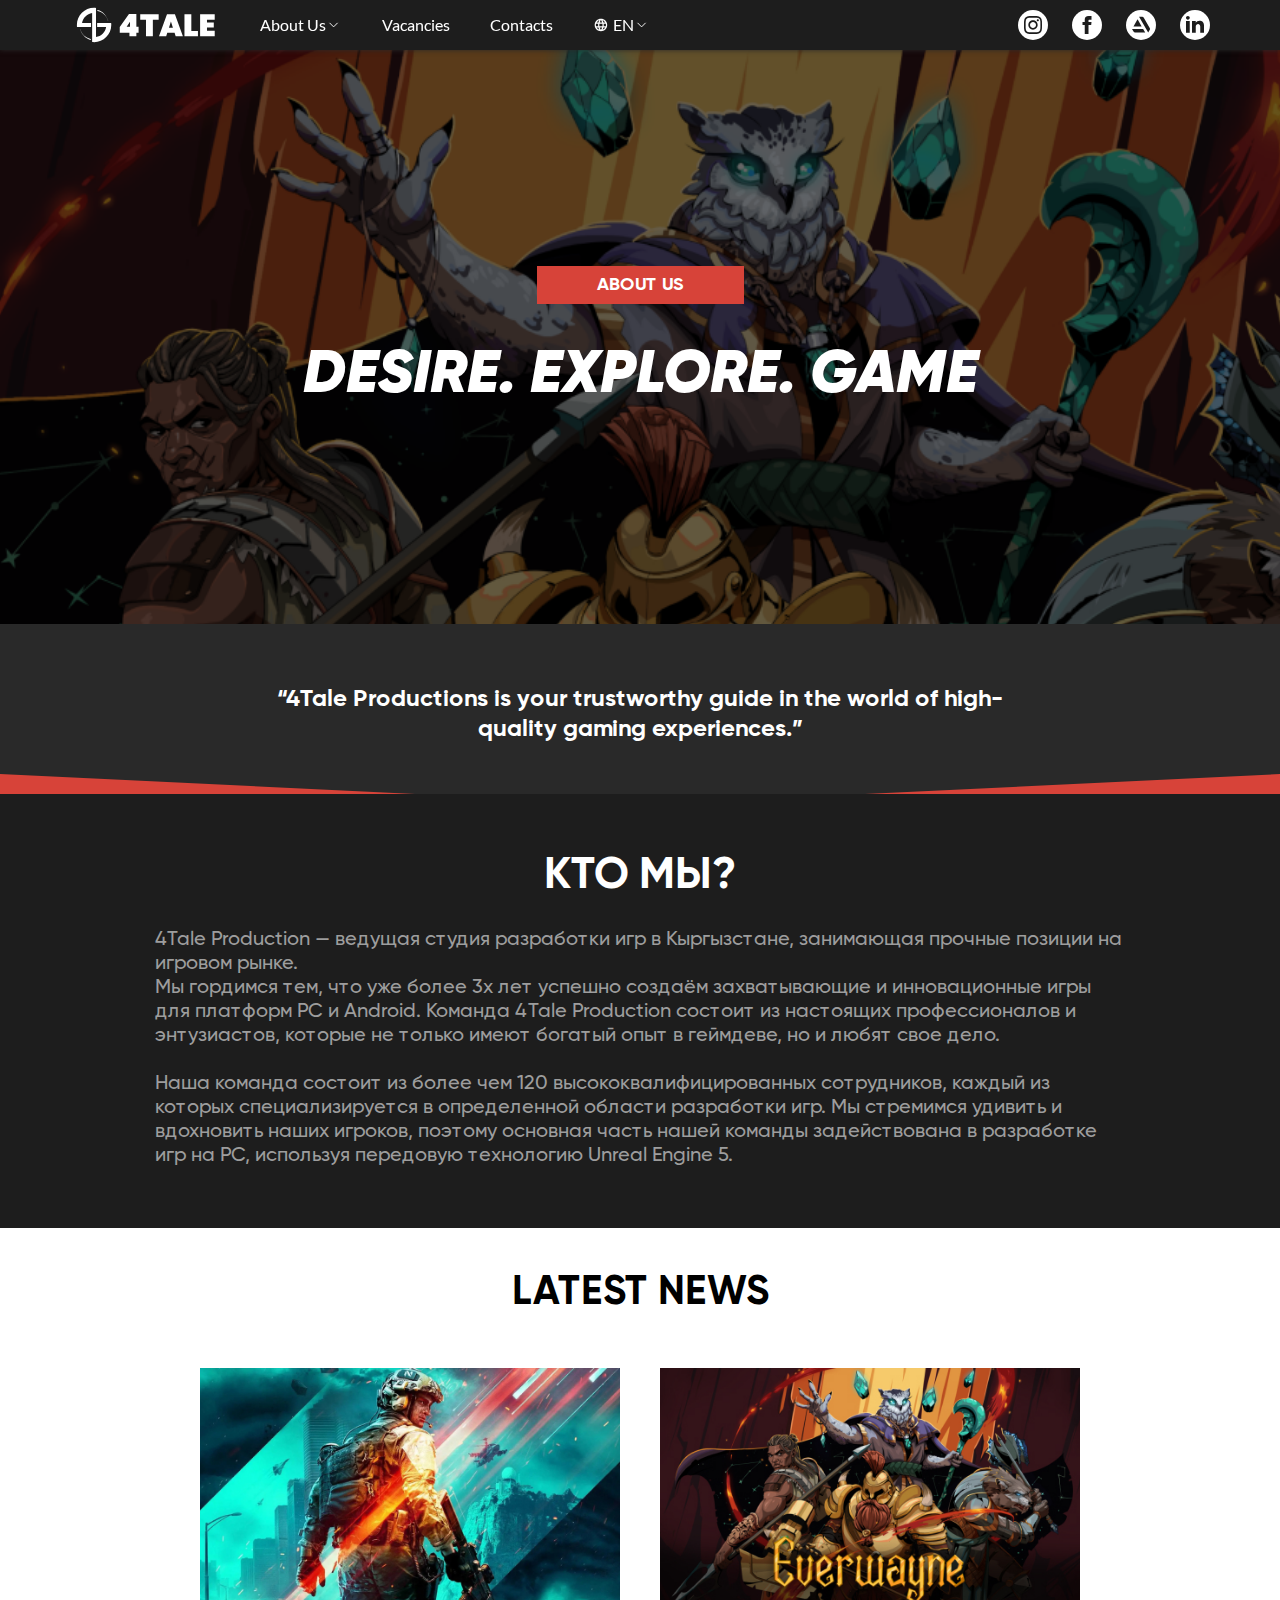
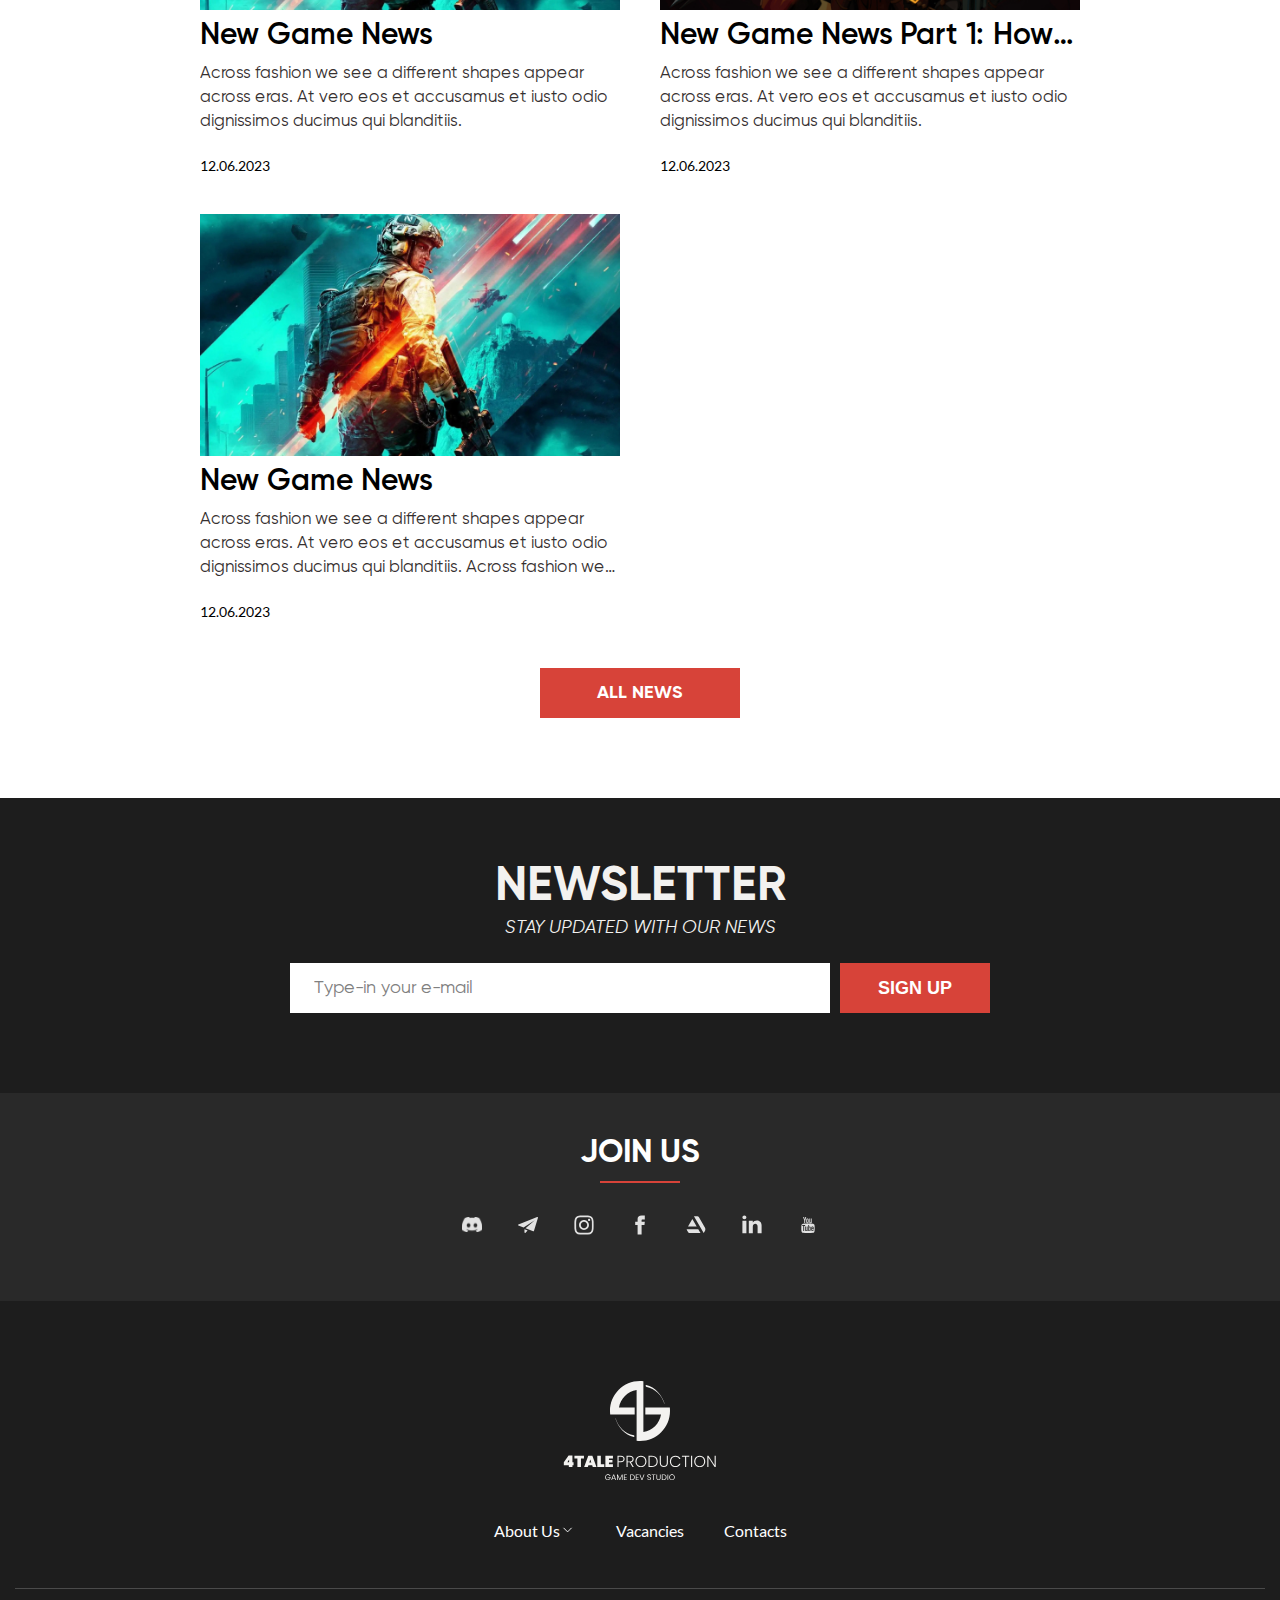
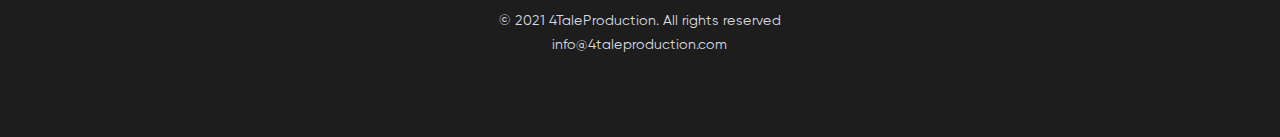
==== about.html @ f0dc91db "pages 3" ====
<!doctype html>
<html lang="en">
<head>
  <meta charset="UTF-8">
  <meta name="viewport"
        content="width=device-width, user-scalable=no, initial-scale=1.0, maximum-scale=1.0, minimum-scale=1.0">
  <meta http-equiv="X-UA-Compatible" content="ie=edge">
  <title>4Tale Production</title>
  <link rel="stylesheet" href="css/style.css">
  <link rel="stylesheet" href="css/media.css">
  <link rel="stylesheet" href="https://cdn.jsdelivr.net/npm/swiper@9/swiper-bundle.min.css"/>
</head>
<body>
<header class="header">
  <div class="header-container container">
    <div class="header-left">
      <a href="#" class="header-logo">
        <img src="media/brand/logo.svg" alt="Logo">
      </a>
      <nav class="header-menu header-menu--desktop">
        <div class="header-menu__item menu-item--dropdown">
          <p class="menu-item--toggle">
            About Us
            <svg width="17" height="16" viewBox="0 0 17 16" stroke="white" xmlns="http://www.w3.org/2000/svg">
              <path d="M4.05273 6L8.05273 10L12.0527 6" stroke-linecap="round" stroke-linejoin="round" fill="none"/>
            </svg>
          </p>
          <div class="menu-item--panel">
            <a href="#" class="menu-item--panel-item">About Us</a>
            <a href="#" class="menu-item--panel-item">Our Culture</a>
            <a href="#" class="menu-item--panel-item">Social Impact</a>
          </div>
        </div>
        <a href="#" class="header-menu__item">Vacancies</a>
        <a href="#" class="header-menu__item">Contacts</a>
        <div class="header-menu__item menu-item--dropdown menu-item--dropdown-lang">
          <p class="menu-item--toggle">
            <svg width="17" height="16" viewBox="0 0 17 16" fill="white" xmlns="http://www.w3.org/2000/svg">
              <path d="M8.42057 14.6663C7.50946 14.6663 6.64835 14.4912 5.83724 14.141C5.02613 13.7908 4.31768 13.313 3.71191 12.7077C3.10657 12.1023 2.6288 11.3941 2.27857 10.583C1.92835 9.7719 1.75346 8.91079 1.75391 7.99967C1.75391 7.07745 1.92902 6.21345 2.27924 5.40767C2.62946 4.6019 3.10724 3.89656 3.71257 3.29167C4.31791 2.6859 5.02591 2.20812 5.83657 1.85834C6.64724 1.50856 7.50857 1.33345 8.42057 1.33301C9.3428 1.33301 10.2068 1.50812 11.0126 1.85834C11.8184 2.20856 12.5237 2.68634 13.1286 3.29167C13.7344 3.89701 14.2121 4.60256 14.5619 5.40834C14.9117 6.21412 15.0868 7.0779 15.0872 7.99967C15.0872 8.91079 14.9121 9.7719 14.5619 10.583C14.2117 11.3941 13.7339 12.1026 13.1286 12.7083C12.5232 13.3137 11.8177 13.7915 11.0119 14.1417C10.2061 14.4919 9.34235 14.6668 8.42057 14.6663ZM8.42057 13.2997C8.70946 12.8997 8.95946 12.483 9.17057 12.0497C9.38168 11.6163 9.55391 11.1552 9.68724 10.6663H7.15391C7.28724 11.1552 7.45946 11.6163 7.67057 12.0497C7.88168 12.483 8.13168 12.8997 8.42057 13.2997ZM6.68724 13.033C6.48724 12.6663 6.31213 12.2857 6.16191 11.891C6.01169 11.4963 5.8868 11.0881 5.78724 10.6663H3.82057C4.1428 11.2219 4.54569 11.7052 5.02924 12.1163C5.5128 12.5275 6.06546 12.833 6.68724 13.033ZM10.1539 13.033C10.7761 12.833 11.329 12.5275 11.8126 12.1163C12.2961 11.7052 12.6988 11.2219 13.0206 10.6663H11.0539C10.9539 11.0886 10.829 11.497 10.6792 11.8917C10.5295 12.2863 10.3544 12.6668 10.1539 13.033ZM3.25391 9.33301H5.52057C5.48724 9.11079 5.46213 8.89123 5.44524 8.67434C5.42835 8.45745 5.42013 8.23256 5.42057 7.99967C5.42057 7.76634 5.42902 7.54145 5.44591 7.32501C5.4628 7.10856 5.48769 6.88901 5.52057 6.66634H3.25391C3.19835 6.88856 3.15657 7.10812 3.12857 7.32501C3.10057 7.5419 3.0868 7.76679 3.08724 7.99967C3.08724 8.23301 3.10124 8.4579 3.12924 8.67434C3.15724 8.89079 3.1988 9.11034 3.25391 9.33301ZM6.85391 9.33301H9.98724C10.0206 9.11079 10.0457 8.89123 10.0626 8.67434C10.0795 8.45745 10.0877 8.23256 10.0872 7.99967C10.0872 7.76634 10.0788 7.54145 10.0619 7.32501C10.045 7.10856 10.0201 6.88901 9.98724 6.66634H6.85391C6.82057 6.88856 6.79546 7.10812 6.77857 7.32501C6.76168 7.5419 6.75346 7.76679 6.75391 7.99967C6.75391 8.23301 6.76235 8.4579 6.77924 8.67434C6.79613 8.89079 6.82102 9.11034 6.85391 9.33301ZM11.3206 9.33301H13.5872C13.6428 9.11079 13.6846 8.89123 13.7126 8.67434C13.7406 8.45745 13.7544 8.23256 13.7539 7.99967C13.7539 7.76634 13.7399 7.54145 13.7119 7.32501C13.6839 7.10856 13.6424 6.88901 13.5872 6.66634H11.3206C11.3539 6.88856 11.379 7.10812 11.3959 7.32501C11.4128 7.5419 11.421 7.76679 11.4206 7.99967C11.4206 8.23301 11.4121 8.4579 11.3952 8.67434C11.3784 8.89079 11.3535 9.11034 11.3206 9.33301ZM11.0539 5.33301H13.0206C12.6984 4.77745 12.2957 4.29412 11.8126 3.88301C11.3295 3.4719 10.7766 3.16634 10.1539 2.96634C10.3539 3.33301 10.529 3.71367 10.6792 4.10834C10.8295 4.50301 10.9544 4.91123 11.0539 5.33301ZM7.15391 5.33301H9.68724C9.55391 4.84412 9.38168 4.38301 9.17057 3.94967C8.95946 3.51634 8.70946 3.09967 8.42057 2.69967C8.13168 3.09967 7.88168 3.51634 7.67057 3.94967C7.45946 4.38301 7.28724 4.84412 7.15391 5.33301ZM3.82057 5.33301H5.78724C5.88724 4.91079 6.01235 4.50234 6.16257 4.10767C6.3128 3.71301 6.48768 3.33256 6.68724 2.96634C6.06502 3.16634 5.51213 3.4719 5.02857 3.88301C4.54502 4.29412 4.14235 4.77745 3.82057 5.33301Z" stroke="none"/>
            </svg>
            EN
            <svg width="17" height="16" viewBox="0 0 17 16" stroke="white" xmlns="http://www.w3.org/2000/svg">
              <path d="M4.05273 6L8.05273 10L12.0527 6" stroke-linecap="round" stroke-linejoin="round" fill="none"/>
            </svg>
          </p>
          <div class="menu-item--panel">
            <a href="#" class="menu-item--panel-item">RU</a>
          </div>
        </div>
      </nav>
    </div>
    <div class="header-socials header-socials--desktop">
      <a href="#" target="_blank" class="header-socials__item">
        <img src="media/icons/icon-instagram.svg" alt="Instagram">
      </a>
      <a href="#" target="_blank" class="header-socials__item">
        <img src="media/icons/icon-facebook.svg" alt="Facebook">
      </a>
      <a href="#" target="_blank" class="header-socials__item">
        <img src="media/icons/icon-artstation.svg" alt="ArtStation">
      </a>
      <a href="#" target="_blank" class="header-socials__item">
        <img src="media/icons/icon-linkedin.svg" alt="Linkedin">
      </a>
    </div>
    <div class="header__burger"><span></span></div>
    <div class="header__wrapper-burger">
      <nav class="header-menu">
        <a href="#" class="header-menu__item header-burger__link">
          Home
          <svg width="13" height="24" viewBox="0 0 13 24" fill="none" xmlns="http://www.w3.org/2000/svg">
            <path d="M1 1L12 12L1 23" stroke="white"></path>
          </svg>
        </a>
        <a href="#" class="header-menu__item header-burger__link">
          About Us
          <svg width="13" height="24" viewBox="0 0 13 24" fill="none" xmlns="http://www.w3.org/2000/svg">
            <path d="M1 1L12 12L1 23" stroke="white"></path>
          </svg>
        </a>
        <a href="#" class="header-menu__item header-burger__link">
          Our Culture
          <svg width="13" height="24" viewBox="0 0 13 24" fill="none" xmlns="http://www.w3.org/2000/svg">
            <path d="M1 1L12 12L1 23" stroke="white"></path>
          </svg>
        </a>
        <a href="#" class="header-menu__item header-burger__link">
          Social Impact
          <svg width="13" height="24" viewBox="0 0 13 24" fill="none" xmlns="http://www.w3.org/2000/svg">
            <path d="M1 1L12 12L1 23" stroke="white"></path>
          </svg>
        </a>
        <!--                <div class="header-menu__item menu-item&#45;&#45;dropdown">-->
        <!--                    <p class="menu-item&#45;&#45;toggle">-->
        <!--                        About Us-->
        <!--                        <svg width="17" height="16" viewBox="0 0 17 16" stroke="white" xmlns="http://www.w3.org/2000/svg">-->
        <!--                            <path d="M4.05273 6L8.05273 10L12.0527 6" stroke-linecap="round" stroke-linejoin="round" fill="none"/>-->
        <!--                        </svg>-->
        <!--                    </p>-->
        <!--                    <div class="menu-item&#45;&#45;panel">-->
        <!--                        <a href="#" class="menu-item&#45;&#45;panel-item">About Us</a>-->
        <!--                        <a href="#" class="menu-item&#45;&#45;panel-item">Our Culture</a>-->
        <!--                        <a href="#" class="menu-item&#45;&#45;panel-item">Social Impact</a>-->
        <!--                    </div>-->
        <!--                </div>-->
        <a href="#" class="header-menu__item header-burger__link">
          Vacancies
          <svg width="13" height="24" viewBox="0 0 13 24" fill="none" xmlns="http://www.w3.org/2000/svg">
            <path d="M1 1L12 12L1 23" stroke="white"></path>
          </svg>
        </a>
        <a href="#" class="header-menu__item header-burger__link">
          Contacts
          <svg width="13" height="24" viewBox="0 0 13 24" fill="none" xmlns="http://www.w3.org/2000/svg">
            <path d="M1 1L12 12L1 23" stroke="white"></path>
          </svg>
        </a>
      </nav>
      <div class="header__wrapper-burger__footer">
        <div class="header__wrapper-burger__language">
          <p>Language</p>
          <!--                    <div class="header__language header__language-mobile">-->
          <!--                        RU-->
          <!--                        <div class="header__language-choose">-->
          <!--                            <a href="#" data-request="onSwitchLocale" data-request-data="locale: 'en'">EN</a>-->
          <!--                        </div>-->
          <!--                        <svg width="24" height="13" viewBox="0 0 24 13" fill="none" xmlns="http://www.w3.org/2000/svg">-->
          <!--                            <path d="M23 1L12 12L1 1" stroke="white"></path>-->
          <!--                        </svg>-->
          <!--                    </div>-->
        </div>
        <img src="media/brand/logo.svg" alt="logo-image">
        <div class="header-socials">
          <a href="#" target="_blank" class="header-socials__item">
            <img src="media/icons/icon-instagram.svg" alt="Instagram">
          </a>
          <a href="#" target="_blank" class="header-socials__item">
            <img src="media/icons/icon-facebook.svg" alt="Facebook">
          </a>
          <a href="#" target="_blank" class="header-socials__item">
            <img src="media/icons/icon-artstation.svg" alt="ArtStation">
          </a>
          <a href="#" target="_blank" class="header-socials__item">
            <img src="media/icons/icon-linkedin.svg" alt="Linkedin">
          </a>
        </div>
        <a class="header__wrapper-burger__footer-mail" href="mailto:info@4taleproduction.com">info@4taleproduction.com</a>
        <p class="header__wrapper-burger__footer-rights">© 2021 4TaleProduction. Все права защищены</p>
      </div>
    </div>
  </div>
</header>

<section class="page-hero" style="background-image: url('media/test/page-hero1.png')">
  <div class="page-hero-container container">
    <h1 class="page-hero__banner">About us</h1>
    <h2 class="page-hero__title">Desire. Explore. Game</h2>
  </div>
</section>
<section class="page-quote">
  <div class="page-quote-container container">
    <p class="page-quote__text">“4Tale Productions is your trustworthy guide in the world of high-quality gaming experiences.”</p>
  </div>
  <img src="media/icons/page-quote-bg.svg" alt="Bg" class="page-quote__bg">
  <img src="media/icons/page-quote-bg.svg" alt="Bg" class="page-quote__bg page-quote__bg--two">
</section>
<section class="page-info">
  <div class="page-info-container container">
    <h3 class="page-info__title">Кто мы?</h3>
    <p class="page-info__text">
      4Tale Production — ведущая студия разработки игр в Кыргызстане, занимающая прочные позиции на игровом рынке.
      <br>
      Мы гордимся тем, что уже более 3х лет успешно создаём захватывающие и инновационные игры для платформ PC и Android. Команда 4Tale Production состоит из настоящих профессионалов и энтузиастов, которые не только имеют богатый опыт в геймдеве, но и любят свое дело.
      <br><br>
      Наша команда состоит из более чем 120 высококвалифицированных сотрудников, каждый из которых специализируется в определенной области разработки игр. Мы стремимся удивить и вдохновить наших игроков, поэтому основная часть нашей команды задействована в разработке игр на PC, используя передовую технологию Unreal Engine 5.
    </p>
  </div>
</section>

<section class="news section">
  <div class="news-container container">
    <h2 class="section-title news-title">Latest news</h2>
    <div class="news-grid">
      <a href="#" class="news-card">
        <div class="news-card__image">
          <img src="media/test/warcos-preview.jpg" alt="Preview">
        </div>
        <h6 class="news-card__title">New Game News</h6>
        <p class="news-card__text">Across fashion we see a different shapes appear across eras. At vero eos et accusamus et iusto odio dignissimos ducimus qui blanditiis.</p>
        <p class="news-card__date">12.06.2023</p>
      </a>
      <a href="#" class="news-card">
        <div class="news-card__image">
          <img src="media/test/everwayne-preview.jpg" alt="Preview">
        </div>
        <h6 class="news-card__title">New Game News Part 1: How to build a game? How to find good candidates?</h6>
        <p class="news-card__text">Across fashion we see a different shapes appear across eras. At vero eos et accusamus et iusto odio dignissimos ducimus qui blanditiis.</p>
        <p class="news-card__date">12.06.2023</p>
      </a>
      <a href="#" class="news-card">
        <div class="news-card__image">
          <img src="media/test/warcos-preview.jpg" alt="Preview">
        </div>
        <h6 class="news-card__title">New Game News</h6>
        <p class="news-card__text">Across fashion we see a different shapes appear across eras. At vero eos et accusamus et iusto odio dignissimos ducimus qui blanditiis. Across fashion we see a different shapes appear across eras. At vero eos et accusamus et iusto odio dignissimos ducimus qui blanditiis.</p>
        <p class="news-card__date">12.06.2023</p>
      </a>
    </div>
    <a href="#" class="news__btn-view btn">All News</a>
  </div>
</section>
<section class="newsletter">
  <div class="newsletter-container container">
    <div class="newsletter-top">
      <h2 class="newsletter-title">Newsletter</h2>
      <h4 class="newsletter-subtitle">Stay updated with our news</h4>
    </div>
    <form action="#" class="newsletter-form">
      <input type="email" placeholder="Type-in your e-mail" required class="newsletter-form__input">
      <button type="submit" class="btn newsletter-form__btn">Sign Up</button>
    </form>
  </div>
</section>
<section class="socials">
  <div class="socials-container container">
    <h2 class="socials-title">Join Us</h2>
    <div class="socials-grid">
      <a href="#" target="_blank" class="socials-item">
        <img src="media/icons/icon-socials-discord.svg" alt="Discord">
      </a>
      <a href="#" target="_blank" class="socials-item">
        <img src="media/icons/icon-socials-tg.svg" alt="Telegram">
      </a>
      <a href="#" target="_blank" class="socials-item">
        <img src="media/icons/icon-socials-insta.svg" alt="Instagram">
      </a>
      <a href="#" target="_blank" class="socials-item">
        <img src="media/icons/icon-socials-fb.svg" alt="Facebook">
      </a>
      <a href="#" target="_blank" class="socials-item">
        <img src="media/icons/icon-socials-art.svg" alt="ArtStation">
      </a>
      <a href="#" target="_blank" class="socials-item">
        <img src="media/icons/icon-socials-linkedin.svg" alt="Linkedin">
      </a>
      <a href="#" target="_blank" class="socials-item">
        <img src="media/icons/icon-socials-yt.svg" alt="Youtube">
      </a>
    </div>
  </div>
</section>
<footer class="footer">
  <div class="footer-container container">
    <a href="#" class="footer-logo">
      <img src="media/brand/logo-footer.svg" alt="4Tale Production">
    </a>
    <div class="footer-menu">
      <div class="footer-menu__item footer-menu__item--dropdown menu-item--dropdown">
        <p class="menu-item--toggle">
          About Us
          <svg width="17" height="16" viewBox="0 0 17 16" stroke="white" xmlns="http://www.w3.org/2000/svg">
            <path d="M4.05273 6L8.05273 10L12.0527 6" stroke-linecap="round" stroke-linejoin="round" fill="none"/>
          </svg>
        </p>
        <div class="menu-item--panel">
          <a href="#" class="menu-item--panel-item">About Us</a>
          <a href="#" class="menu-item--panel-item">Our Culture</a>
          <a href="#" class="menu-item--panel-item">Social Impact</a>
        </div>
      </div>
      <a href="#" class="footer-menu__item">Vacancies</a>
      <a href="#" class="footer-menu__item">Contacts</a>
    </div>
    <div class="footer-bottom">
      <p class="footer-bottom__text">© 2021 4TaleProduction. All rights reserved</p>
      <a href="mailto:info@4taleproduction.com" class="footer-bottom__text">info@4taleproduction.com</a>
    </div>
  </div>
</footer>

<script src="https://cdn.jsdelivr.net/npm/swiper@9/swiper-bundle.min.js"></script>
<script src="https://cdnjs.cloudflare.com/ajax/libs/jquery/2.1.3/jquery.min.js"></script>
<script src="js/script.js"></script>
</body>
</html>
---- css/style.css ----
@font-face {
    font-family: 'Lato';
    src: url('../fonts/lato/Lato-Regular.woff2') format('woff2'),
    url('../fonts/lato/Lato-Regular.woff') format('woff'),
    url('../fonts/lato/Lato-Regular.ttf') format('truetype');
    font-weight: normal;
    font-style: normal;
    font-display: swap;
}
@font-face {
    font-family: 'Gilroy';
    src: url('../fonts/gilroy/Gilroy-Light.woff2') format('woff2'),
    url('../fonts/gilroy/Gilroy-Light.woff') format('woff'),
    url('../fonts/gilroy/Gilroy-Light.ttf') format('truetype');
    font-weight: 300;
    font-style: normal;
    font-display: swap;
}
@font-face {
    font-family: 'Gilroy';
    src: url('../fonts/gilroy/Gilroy-Regular.woff2') format('woff2'),
    url('../fonts/gilroy/Gilroy-Regular.woff') format('woff'),
    url('../fonts/gilroy/Gilroy-Regular.ttf') format('truetype');
    font-weight: 400;
    font-style: normal;
    font-display: swap;
}
@font-face {
    font-family: 'Gilroy';
    src: url('../fonts/gilroy/Gilroy-RegularItalic.woff2') format('woff2'),
    url('../fonts/gilroy/Gilroy-RegularItalic.woff') format('woff'),
    url('../fonts/gilroy/Gilroy-RegularItalic.ttf') format('truetype');
    font-weight: 400;
    font-style: italic;
    font-display: swap;
}
@font-face {
    font-family: 'Gilroy';
    src: url('../fonts/gilroy/Gilroy-Medium.woff2') format('woff2'),
    url('../fonts/gilroy/Gilroy-Medium.woff') format('woff'),
    url('../fonts/gilroy/Gilroy-Medium.ttf') format('truetype');
    font-weight: 500;
    font-style: normal;
    font-display: swap;
}
@font-face {
    font-family: 'Gilroy';
    src: url('../fonts/gilroy/Gilroy-Semibold.woff2') format('woff2'),
    url('../fonts/gilroy/Gilroy-Semibold.woff') format('woff'),
    url('../fonts/gilroy/Gilroy-Semibold.ttf') format('truetype');
    font-weight: 600;
    font-style: normal;
    font-display: swap;
}
@font-face {
    font-family: 'Gilroy';
    src: url('../fonts/gilroy/Gilroy-Bold.woff2') format('woff2'),
    url('../fonts/gilroy/Gilroy-Bold.woff') format('woff'),
    url('../fonts/gilroy/Gilroy-Bold.ttf') format('truetype');
    font-weight: 700;
    font-style: normal;
    font-display: swap;
}
@font-face {
    font-family: 'Gilroy';
    src: url('../fonts/gilroy/Gilroy-ExtraBold.woff2') format('woff2'),
    url('../fonts/gilroy/Gilroy-ExtraBold.woff') format('woff'),
    url('../fonts/gilroy/Gilroy-ExtraBold.ttf') format('truetype');
    font-weight: 800;
    font-style: normal;
    font-display: swap;
}
@font-face {
    font-family: 'Gilroy';
    src: url('../fonts/gilroy/Gilroy-Black.woff2') format('woff2'),
    url('../fonts/gilroy/Gilroy-Black.woff') format('woff'),
    url('../fonts/gilroy/Gilroy-Black.ttf') format('truetype');
    font-weight: 900;
    font-style: normal;
    font-display: swap;
}
@font-face {
    font-family: 'Gilroy';
    src: url('../fonts/gilroy/Gilroy-BlackItalic.woff2') format('woff2'),
    url('../fonts/gilroy/Gilroy-BlackItalic.woff') format('woff'),
    url('../fonts/gilroy/Gilroy-BlackItalic.ttf') format('truetype');
    font-weight: 900;
    font-style: italic;
    font-display: swap;
}

* {
    margin: 0;
    padding: 0;
    box-sizing: border-box;
}
body {
    font-family: "Gilroy", sans-serif;
    background: #1D1D1D;
}
html {
    --second-font: "Lato", sans-serif;
    --color-gold: #FFA800;
    --color-red: #D74339;
    --color-red-darker: #AA2B22;
    --color-dark-grey: #363030;
}

::-webkit-scrollbar {
    width: 10px;
}
::-webkit-scrollbar-thumb {
    background: var(--color-gold);
    border-radius: 15px;
}
input {
    font-family: inherit;
}
input::-webkit-outer-spin-button,
input::-webkit-inner-spin-button {
    -webkit-appearance: none;
    margin: 0;
}
input[type=number] {
    -moz-appearance: textfield;
}

a {
    text-decoration: none;
    transition: color .3s;
}
a:hover {
    color: var(--color-gold) !important;
    text-decoration: none;
}
pre {
    color: inherit;
    font-family: inherit;
    white-space: normal;
    font-size: inherit;
}

.container {
    margin: 0 auto;
    padding: 0 15px;
}
@media (min-width: 576px) {
    .container, .container-sm {
        max-width: 100%;
    }
}
@media (min-width: 768px) {
    .container, .container-md, .container-sm {
        max-width: 750px;
    }
}
@media (min-width: 992px) {
    .container, .container-lg, .container-md, .container-sm {
        max-width: 990px;
    }
}
@media (min-width: 1200px) {
    .container, .container-lg, .container-md, .container-sm, .container-xl {
        max-width: 1170px;
    }
}
@media (min-width: 1400px) {
    .container, .container-lg, .container-md, .container-sm, .container-xl {
        max-width: 1806px;
    }
}
.swiper-slide {
    height: auto !important;
}
.section {
    padding: 40px 0 80px;
}
.section-title {
    color: #FFF;
    text-align: center;
    font-size: 48px;
    font-weight: 700;
    line-height: normal;
    text-transform: uppercase;
    margin-bottom: 64px;
}

.btn {
    color: #FFF;
    font-size: 20px;
    font-weight: 700;
    line-height: 28px;
    text-transform: uppercase;
    background: var(--color-red);
    transition: background .3s;
    display: flex;
    align-items: center;
    justify-content: center;
    width: 240px;
    height: 64px;
    margin: 48px auto 0;
    border: none;
    cursor: pointer;
}
.btn:hover {
    background: var(--color-red-darker);
    color: #FFF!important;
}

.menu-item--dropdown {
    position: relative;
}
.menu-item--dropdown svg {
    width: 16px;
    height: 16px;
}
.menu-item--dropdown-lang {

}
.menu-item--dropdown-lang svg:first-of-type {
    margin-right: 4px;
}
.menu-item--dropdown-lang .menu-item--panel {
    padding: 12px 20px 12px;
    left: 0;
}
.menu-item--toggle {
    -webkit-user-select: none;
    -webkit-touch-callout: none;
    -moz-user-select: none;
    -ms-user-select: none;
    user-select: none;
    cursor: pointer;
    transition: color .3s;
    display: flex;
    align-items: center;
}
.menu-item--toggle:hover {
    color: var(--color-gold);
}
.menu-item--toggle svg {
    transition: stroke .3s, fill .3s;
}
.menu-item--toggle:hover svg {
    stroke: var(--color-gold);
    fill: var(--color-gold);
}
.menu-item--panel {
    position: absolute;
    display: none;
    flex-direction: column;
    align-items: flex-start;
    padding: 12px 55px 12px 12px;
    background: #1D1D1D;
    z-index: 5;
    border-radius: 4px;
    top: 54px;
    left: -12px;
    box-shadow:  0 0 5px #282828;
}
.menu-item--panel-item {
    color: #FFF;
    font-family:var(--second-font);
    line-height: normal;
    white-space: nowrap;
}
.menu-item--panel-item:not(:last-child) {
    margin-bottom: 8px;
}
.menu-item--dropdown--active .menu-item--toggle svg {
    transform: rotate(180deg);
}
.menu-item--dropdown--active .menu-item--panel {
    display: flex;
}


.header {
    position: fixed;
    top: 0;
    left: 0;
    width: 100%;
    z-index: 10;
    background: #1D1D1D;
    box-shadow:  0 0 5px #282828;
}
.header-container {
    display: flex;
    align-items: center;
    justify-content: space-between;
    flex-wrap: wrap;
    min-height: 72px;
}
.header-left {
    display: flex;
    align-items: center;
}
.header-logo {
    margin-right: 37px;
    display: flex;
    align-items: center;
}
.header-logo img {
    max-width: 178px;
}
.header-menu {
    display: flex;
    align-items: center;
}
.header-menu__item {
    color: #FFF;
    font-family: var(--second-font);
}
.header-menu__item--active {
    color: var(--color-gold);
}
.header-menu__item:not(:last-child) {
    margin-right: 92px;
}
.header-socials {
    display: flex;
    align-items: center;
}
.header-socials__item {
    width: 32px;
    height: 32px;
    transition: opacity .3s;
}
.header-socials__item img {
    width: 100%;
    height: 100%;
}
.header-socials__item:not(:last-of-type) {
    margin-right: 24px;
}
.header-socials__item:hover {
    opacity: .8;
}
.header__wrapper-burger {
    display: none;
}
.header__burger {
    display: none;
}


.hero {
    padding-top: 72px;
    min-height: calc(100vh - 72px);
}
.hero-container {
    max-width: 100%;
    padding: 0;
}
.hero-slider__slide {
    position: relative;
    max-height: calc(100vh - 72px);
    min-height: calc(100vh - 72px);
}
.hero-slider__slide-img {
    width: 100%;
    height: 100%;
    object-fit: cover;
    object-position: top;
}
.hero-slider__slide-content {
    position: absolute;
    bottom: -1px;
    left: 0;
    width: 100%;
    z-index: 1;
    display: flex;
    flex-direction: column;
    justify-content: flex-end;
}
.hero-slider__slide-info {
    margin-top: auto;
    display: flex;
    flex-direction: column;
    align-items: center;
    width: 100%;
    background: linear-gradient(0deg, #050505 0%, rgba(3, 3, 3, 0.76) 44.33%, rgba(0, 0, 0, 0.00) 100%);
    padding: 62px 20px 30px;
}
.hero-slider__slide-title {

    max-width: 674px;
    width: 100%;
    display: flex;
    align-items: center;
    justify-content: space-between;
}
.hero-slider__slide-title__link {
    font-size: 48px;
    font-style: italic;
    font-weight: 900;
    line-height: 107%;
    padding: 0 15px;
    text-transform: uppercase;
    text-align: center;
    background-image: linear-gradient(90deg, var(--color-gold) 50%, white 50%);
    background-position:100%;
    background-size:200% 100%;
    background-clip:text;
    -webkit-background-clip:text;
    color: transparent!important;
    transition: background-position .3s ease-out, transform .4s ease-out;
}
.hero-slider__slide-title__link:hover {
    background-position:0;
    color: transparent!important;
    transform: scale(1.1);
}
.hero-slider__slide-more {
    color: #FFF;
    font-size: 16px;
    font-weight: 700;
    line-height: 28px;
    text-transform: lowercase;
    display: flex;
    align-items: center;
    margin: 22px 0 6px;
}
.hero-slider__slide-more__arrow {
    width: 15px;
    height: 20px;
}
.hero-slider__slide-more__arrow--right {
    transform: scale(-1, 1);
}
.hero-slider__slide-more__text {
    margin: 0 14px;
}
.hero-slider__slide-desc {
    color: #FFF;
    text-align: center;
    font-size: 20px;
    font-weight: 400;
    line-height: 144%;
    max-width: 494px;
    -webkit-line-clamp: 2;
    -webkit-box-orient: vertical;
    display: inline-block;
    display: -webkit-box;
    overflow: hidden;
    text-overflow: ellipsis;
}
.hero-swiper-button {
    background: none;
    border: none;
    cursor: pointer;
    width: 40px;
    height: 40px;
    z-index: 1;
    position: relative;
}
.hero-swiper-button svg {
    transition: stroke .3s, fill .3s;
}
.hero-swiper-button:hover svg {
    stroke: var(--color-gold);
    fill: var(--color-gold);
}
.hero-swiper-button-next {
    transform: scale(-1, 1);
}
.hero-swiper-button--mobile {
    display: none;
}


.games-grid {
    display: grid;
    grid-template-columns: repeat(auto-fit, minmax(484px, max-content));
    justify-content: center;
    grid-gap: 56px;
}
.games-card {
    max-width: 484px;
    color: #FFF;
}
.games-card__image {
    width: 100%;
    height: 280px;
}
.games-card__image img {
    width: 100%;
    height: 100%;
    object-fit: cover;
}
.games-card__title {
    font-size: 30px;
    font-weight: 600;
    line-height: 120%;
    margin-top: 16px;
    -webkit-line-clamp: 2;
    -webkit-box-orient: vertical;
    display: inline-block;
    display: -webkit-box;
    overflow: hidden;
    text-overflow: ellipsis;
}


.news {
    background: #ffffff;
}
.news-title {
    color: #000000;
}
.news-grid {
    max-width: 1920px;
    margin: 0 auto;
    display: grid;
    grid-template-columns: repeat(auto-fit, minmax(420px, max-content));
    justify-content: center;
    grid-gap: 90px;
}
.news-card {
    max-width: 420px;
    color: #000000;
}
.news-card__image {
    width: 100%;
    height: 242px;
}
.news-card__image img {
    width: 100%;
    height: 100%;
    object-fit: cover;
}
.news-card__title {
    font-size: 30px;
    font-weight: 600;
    line-height: 120%;
    margin: 8px 0;
    -webkit-line-clamp: 1;
    -webkit-box-orient: vertical;
    display: inline-block;
    display: -webkit-box;
    overflow: hidden;
    text-overflow: ellipsis;
}
.news-card__text {
    color: var(--color-dark-grey);
    font-size: 17px;
    line-height: 24px;
    -webkit-line-clamp: 3;
    -webkit-box-orient: vertical;
    display: inline-block;
    display: -webkit-box;
    overflow: hidden;
    text-overflow: ellipsis;
}
.news-card__date {
    color: #000000;
    font-size: 14px;
    font-family: var(--second-font);
    line-height: 114%;
    margin-top: 24px;
}


.newsletter {
    padding: 80px 0 127px;
}
.newsletter-top {
    display: flex;
    flex-direction: column;
}
.newsletter-title {
    color: #F3F2F0;
    text-align: center;
    font-size: 64px;
    font-weight: 700;
    line-height: normal;
    text-transform: uppercase;
}
.newsletter-subtitle {
    color: #F3F2F0;
    text-align: center;
    font-size: 24px;
    font-style: italic;
    font-weight: 400;
    line-height: normal;
    text-transform: uppercase;
}
.newsletter-form {
    max-width: 1050px;
    display: flex;
    align-items: center;
    gap: 10px;
    margin: 24px auto 0;
}
.newsletter-form__input {
    width: 100%;
    height: 64px;
    padding: 18px 24px;
    color: #808080;
    font-size: 24px;
    font-weight: 400;
    line-height: normal;
    border: none;
    background: white;
    outline: none;
    flex: 1;
}
.newsletter-form__input::placeholder {
    color: #808080;
}
.newsletter-form__btn {
    margin: 0;
}


.socials {
    background: #292929;
    padding: 40px 0;
}
.socials-title {
    color: #FFF;
    text-align: center;
    font-size: 32px;
    font-weight: 700;
    line-height: normal;
    text-transform: uppercase;
    position: relative;
}
.socials-title:after {
    content: '';
    width: 80px;
    height: 2px;
    background: var(--color-red);
    position: absolute;
    bottom: -10px;
    left: 0;
    right: 0;
    margin: auto;
}
.socials-grid {
    display: grid;
    grid-template-columns: repeat(auto-fit, minmax(32px, max-content));
    justify-content: center;
    grid-gap: 24px;
    padding: 20px 0;
    margin-top: 16px;
}
.socials-item {
    width: 32px;
    height: 32px;
    transition: opacity .3s;
}
.socials-item:hover {
    opacity: .7;
}


.footer {
    padding: 80px 0;
}
.footer-container {
    max-width: 1620px;
    display: flex;
    flex-direction: column;
    align-items: center;
}
.footer-menu {
    display: flex;
    margin: 32px 0 48px;
}
.footer-menu__item {
    color: #FFF;
    font-family: var(--second-font);
    line-height: normal;
}
.footer-menu__item:not(:last-child) {
    margin-right: 92px;
}
.footer-menu__item--dropdown .menu-item--panel {
    top: 30px;
}
.footer-bottom {
    text-align: center;
    padding-top: 20px;
    border-top: 1px solid rgba(255, 255, 255, 0.2);
    width: 100%;
}
.footer-bottom__text {
    color: #D9DBE1;
    font-size: 14px;
    line-height: 24px;
}


.page-hero {
    padding-top: 72px;
    min-height: 624px;
    display: flex;
    align-items: center;
    background-attachment: fixed;
    background-position: center;
    background-repeat: no-repeat;
    background-size: cover;
}
.page-hero-container {
    position: relative;
    z-index: 1;
    display: flex;
    flex-direction: column;
    align-items: center;
    text-align: center;
}
.page-hero__banner {
    color:  #FFF;
    font-size: 24px;
    font-weight: 700;
    line-height: 28px;
    text-transform: uppercase;
    padding: 8px 120px;
    background: var(--color-red);
    margin-bottom: 73px;
}
.page-hero__title {
    color: #FFF;
    font-size: 96px;
    font-style: italic;
    font-weight: 900;
    line-height: 107%;
    text-transform: uppercase;
}


.page-quote {
    padding: 90px 0 50px;
    background: #292929;
    position: relative;
}
.page-quote__text {
    color: #FFF;
    text-align: center;
    font-size: 32px;
    font-weight: 700;
    line-height: normal;
    max-width: 1090px;
    margin: 0 auto;
}
.page-quote__bg {
    position: absolute;
    bottom: 0;
    left: 0;
}
.page-quote__bg--two {
    left: auto;
    right: 0;
    transform: scale(-1, 1);
}


.page-info {
    padding: 80px 0;
}
.page-info-container {
    max-width: 1200px;
}
.page-info__title {
    color: #FFF;
    font-size: 64px;
    font-weight: 700;
    line-height: 64px;
    text-transform: uppercase;
    text-align: center;
    margin-bottom: 40px;
}
.page-info__subtitle {
    color: #C2C2C2;
    font-size: 40px;
    font-style: italic;
    font-weight: 600;
    line-height: normal;
}
.page-info__text {
    color: #9D9D9D;
    font-size: 24px;
    font-weight: 500;
}
.page-info__text span {
    color: #ffffff;
    font-weight: 700;
}
---- css/media.css ----
@media (max-width: 1700px) {
    .btn {
        width: 200px;
        height: 50px;
        font-size: 18px;
    }

    .section-title {
        font-size: 40px;
        margin-bottom: 50px;
    }

    .menu-item--panel {
        top: 42px;
    }

    .header-container {
        min-height: 50px;
    }
    .header-logo img {
        max-height: 48px;
    }
    .header-menu__item:not(:last-child) {
        margin-right: 40px;
    }
    .header-socials__item {
        width: 30px;
        height: 30px;
    }

    .hero {
        padding-top: 50px;
        min-height: calc(100vh - 50px);
    }
    .hero-slider__slide {
        max-height: calc(100vh - 50px);
        min-height: calc(100vh - 50px);
    }

    .games-grid {
        grid-template-columns: repeat(auto-fit, minmax(420px, max-content));
        grid-gap: 40px;
    }
    .games-card {
        max-width: 420px;
    }

    .news-grid {
        grid-template-columns: repeat(auto-fit, minmax(420px, max-content));
        grid-gap: 40px;
    }
    .news-card {
        max-width: 420px;
    }

    .newsletter {
        padding: 60px 0 80px;
    }
    .newsletter-title {
        font-size: 48px;
    }
    .newsletter-subtitle {
        font-size: 18px;
    }
    .newsletter-form {
        max-width: 700px;
    }
    .newsletter-form__input {
        height: 50px;
        font-size: 18px;
    }
    .newsletter-form__btn {
        width: 150px!important;
    }

    .footer-menu__item:not(:last-child) {
        margin-right: 40px;
    }

    .page-hero {
        padding-top: 50px;
    }
    .page-hero__banner {
        padding: 5px 60px;
        margin-bottom: 40px;
        font-size: 18px;
    }
    .page-hero__title {
        font-size: 60px;
    }

    .page-quote {
        padding: 60px 0 50px;
    }
    .page-quote__text {
        font-size: 24px;
        max-width: 800px;
    }

    .page-info {
        padding: 60px 0;
    }
    .page-info-container {
        max-width: 1000px;
    }
    .page-info__title {
        font-size: 44px;
        line-height: 44px;
        margin-bottom: 30px;
    }
    .page-info__text {
        font-size: 20px;
    }
}

@media (max-width: 992px) {
    .header-menu--desktop {
        display: none;
    }
    .header-socials--desktop {
        display: none;
    }
    .header__wrapper-burger {
        display: flex;
        flex-direction: column;
        justify-content: space-between;
        position: fixed;
        top: 0;
        right: -100%;
        width: 100%;
        background: #1D1D1D;
        z-index: 5;
        padding: 80px 40px 40px;
        transition: all 0.5s;
        overflow: auto;
        min-height: 100vh;
        max-height: 100vh;
    }
    .header__wrapper-burger .header-menu {
        display: flex;
        flex-direction: column;
        align-items: flex-start;
    }
    .header__wrapper-burger .header-menu__item {
        padding: 0 30px;
        font-size: 36px;
        display: flex;
        justify-content: space-between;
        align-items: center;
        width: 100%;
        margin: 0 0 40px;
        line-height: 1;
    }
    .header__wrapper-burger .header-socials {
        margin: 18px 0 32px;
        justify-content: center;
    }
    .header__wrapper-burger .header-socials__item {
        width: 35px;
        height: 35px;
    }
    .header__wrapper-burger .header__wrapper-burger__footer {
        text-align: center;
    }
    .header__wrapper-burger .header__wrapper-burger__footer-rights {
        margin-top: 8px;
    }
    .header__wrapper-burger .header__wrapper-burger__footer-mail, .header__wrapper-burger .header__wrapper-burger__footer-rights {
        font-size: 14px;
        line-height: 17px;
        color: #FFFFFF;
        opacity: 0.8;
    }
    .header__wrapper-burger .header__wrapper-burger__footer .header__wrapper-burger__language {
        display: flex;
        justify-content: space-between;
        padding: 0 30px;
        margin-bottom: 70px;
    }
    .header__wrapper-burger .header__wrapper-burger__footer .header__wrapper-burger__language p {
        color: #ffffff;
        font-weight: 600;
        font-size: 36px;
        line-height: 1;
    }
    .header__wrapper-burger .header__wrapper-burger__footer .header__wrapper-burger__language .header__language {
        margin: 0;
        font-size: 36px;
        line-height: 1;
    }
    .header__wrapper-burger .header__wrapper-burger__footer .header__wrapper-burger__language .header__language .header__language-choose {
        width: 85px;
        height: auto;
        top: 50px;
        text-align: left;
    }
    .header__wrapper-burger .header__wrapper-burger__footer .header__wrapper-burger__language .header__language svg {
        margin-left: 8px;
    }
    .header__burger {
        display: block;
        width: 30px;
        height: 22px;
        z-index: 6;
        position: relative;
    }
    .header__burger span {
        position: absolute;
        background-color: #ffffff;
        border-radius: 1px;
        left: 0;
        width: 100%;
        height: 2px;
        top: 10px;
        transition: all 0.7s;
    }
    .header__burger:after, .header .header__burger:before {
        content: "";
        background-color: #ffffff;
        border-radius: 1px;
        position: absolute;
        width: 100%;
        height: 2px;
        left: 0;
        transition: all 0.3s;
    }
    .header__burger:before {
        top: 0;
    }
    .header__burger:after {
        bottom: 0;
    }
    body.burger .header__wrapper-burger {
        right: 0;
    }
    body.burger .header__burger:before {
        transform: rotate(45deg);
        top: 8px;
        background-color: white;
    }
    body.burger .header__burger:after {
        transform: rotate(-45deg);
        bottom: 12px;
        background-color: white;
    }
    body.burger .header__burger span {
        transform: scale(0);
    }

    .hero {
        min-height: 70vh;
    }
    .hero-slider__slide {
        max-height: 70vh;
        min-height: 70vh;
    }

    .games-grid {
        grid-template-columns: repeat(auto-fit, minmax(330px, max-content));
    }
    .games-card {
        max-width: 330px;
    }
    .games-card__title {
        font-size: 26px;
    }

    .news-grid {
        grid-template-columns: repeat(auto-fit, minmax(330px, max-content));
        grid-gap: 40px;
    }
    .news-card {
        max-width: 330px;
    }
    .news-card__title {
        font-size: 26px;
    }

    .newsletter {
        padding: 40px 0 60px;
    }

    .footer {
        padding: 50px 0;
    }
    .footer-menu {
        flex-wrap: wrap;
        justify-content: center;
        margin: 26px 0 40px;
        gap: 20px 40px;
    }
    .footer-menu__item {
        margin: 0!important;
    }

    .page-quote__bg {
        max-width: 30vw;
    }
}

@media (max-width: 767px) {
    .btn {
        font-size: 16px;
        width: 180px;
        height: 40px;
    }

    .section-title {
        font-size: 30px;
        margin-bottom: 40px;
    }

    .hero {
        min-height: 500px;
        position: relative;
    }
    .hero-slider__slide {
        max-height: 500px;
        min-height: 500px;
    }
    .hero-slider__slide-title__link {
        font-size: 38px;
        max-width: 500px;
    }
    .hero-slider__slide-more {
        margin: 16px 0 6px;
    }
    .hero-slider__slide-desc {
        font-size: 18px;
    }
    .hero-slider__slide-title {
        justify-content: center;
    }
    .hero-slider .hero-swiper-button {
        display: none;
    }
    .hero-swiper-button--mobile {
        display: block;
        position: absolute;
        left: 5px;
        top: 0;
        bottom: 0;
        margin: auto;
    }
    .hero-swiper-button-next {
        left: auto;
        right: 5px;
    }

    .games-grid {
        grid-template-columns: auto;
    }
    .games-card {
        max-width: 100%;
    }
    .games-card__title {
        font-size: 22px;
    }

    .news-grid {
        grid-template-columns: auto;
    }
    .news-card {
        max-width: 100%;
    }
    .news-card__title {
        font-size: 22px;
    }
    .news-card__text {
        font-size: 16px;
    }
    .news-card__date {
        margin-top: 16px;
    }

    .newsletter-form__input {
        height: 40px;
        font-size: 16px;
        padding: 10px;
    }
    .newsletter-title {
        font-size: 44px;
    }
    .newsletter-subtitle {
        font-size: 16px;
    }

    .page-hero {
        min-height: 500px;
    }
    .page-hero__banner {
        padding: 5px 40px;
        margin-bottom: 30px;
        font-size: 16px;
    }
    .page-hero__title {
        font-size: 38px;
    }
    .page-quote {
        padding: 40px 0;
    }
    .page-quote__text {
        font-size: 20px;
        font-weight: 500;
        padding: 0 10px;
    }
    .page-info {
        padding: 50px 0;
    }
    .page-info__title {
        font-size: 38px;
        line-height: 38px;
    }
    .page-info__text {
        font-size: 18px;
    }
}

@media (max-width: 500px) {
    .section {
        padding: 40px 0 60px;
    }

    .header__wrapper-burger {
        padding: 80px 0 40px;
    }
    .header__wrapper-burger .header-menu__item {
        font-size: 26px;
        margin-bottom: 26px;
    }
    .header__wrapper-burger .header__wrapper-burger__footer .header__wrapper-burger__language p {
        font-size: 26px;
    }

    .newsletter-form {
        flex-direction: column;
    }
    .newsletter-form__input {
        max-width: 300px;
    }
    .socials-grid {
        grid-gap: 20px;
    }


}
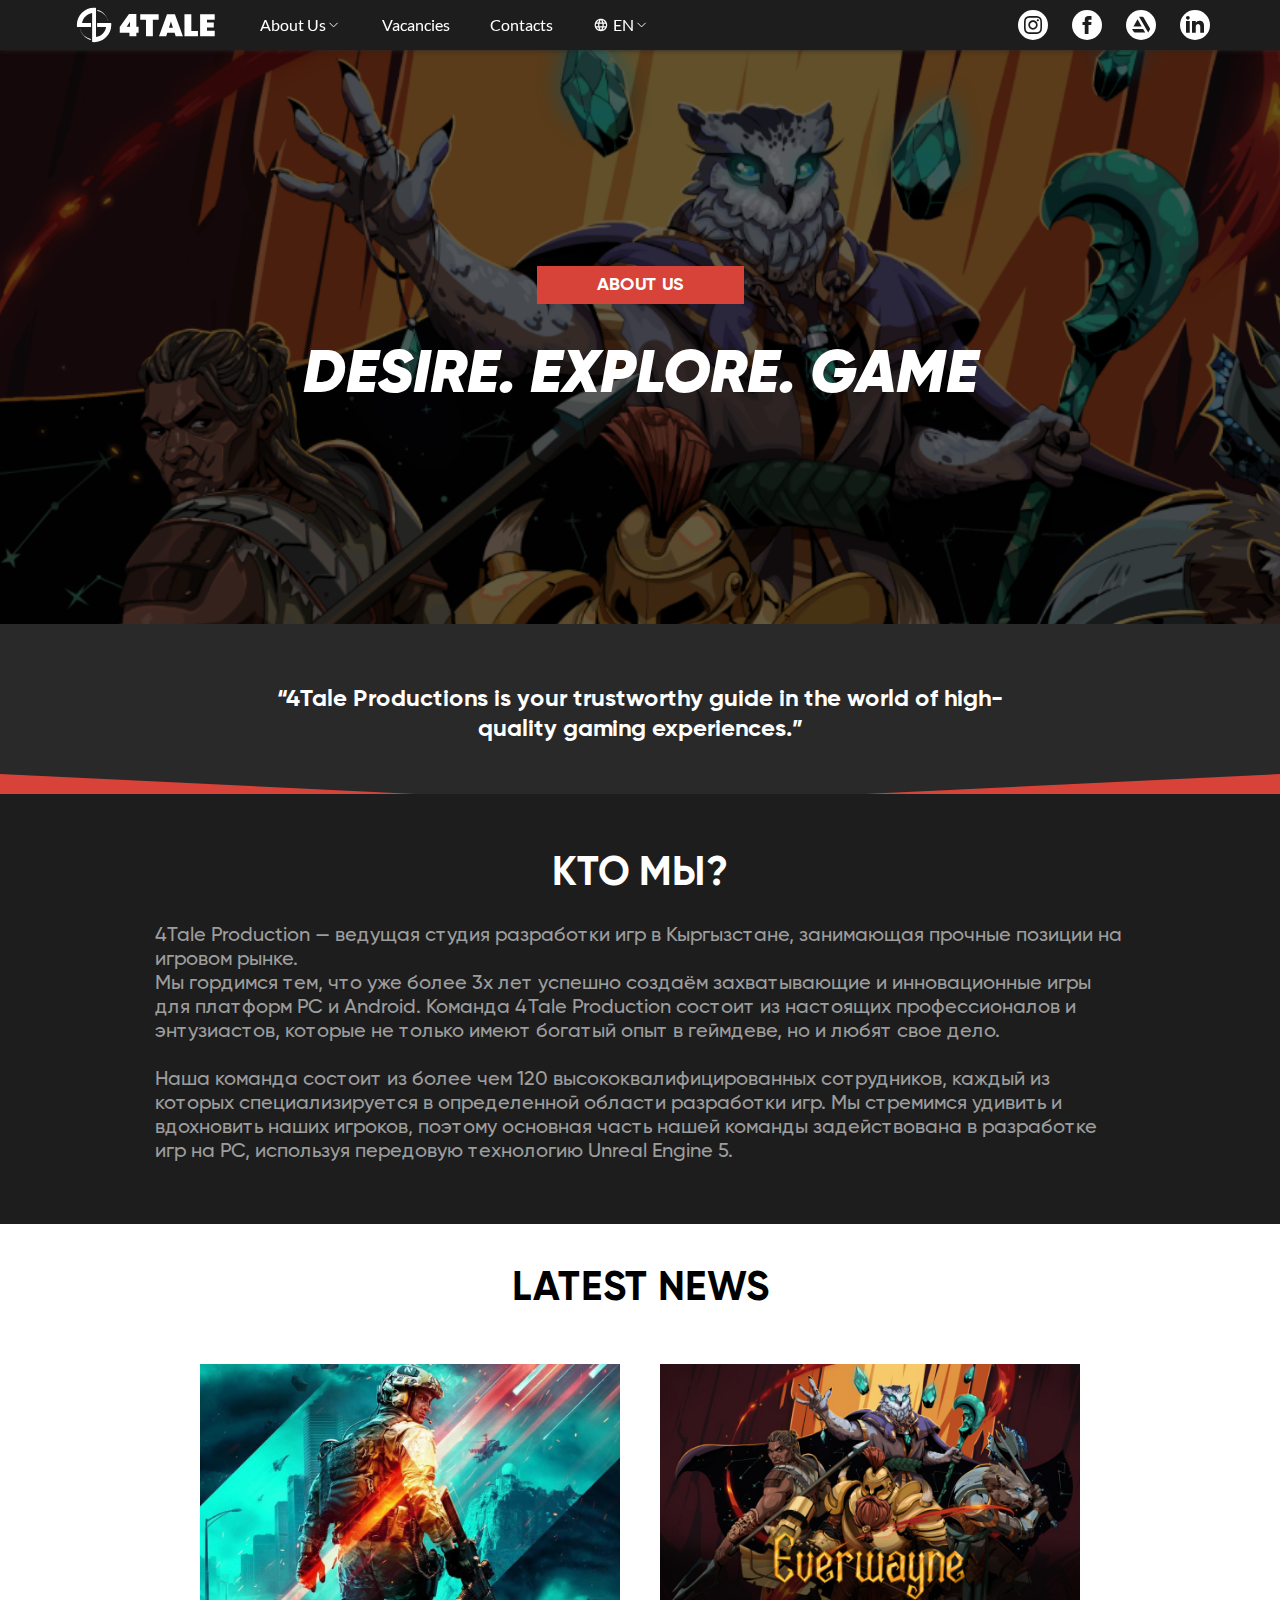
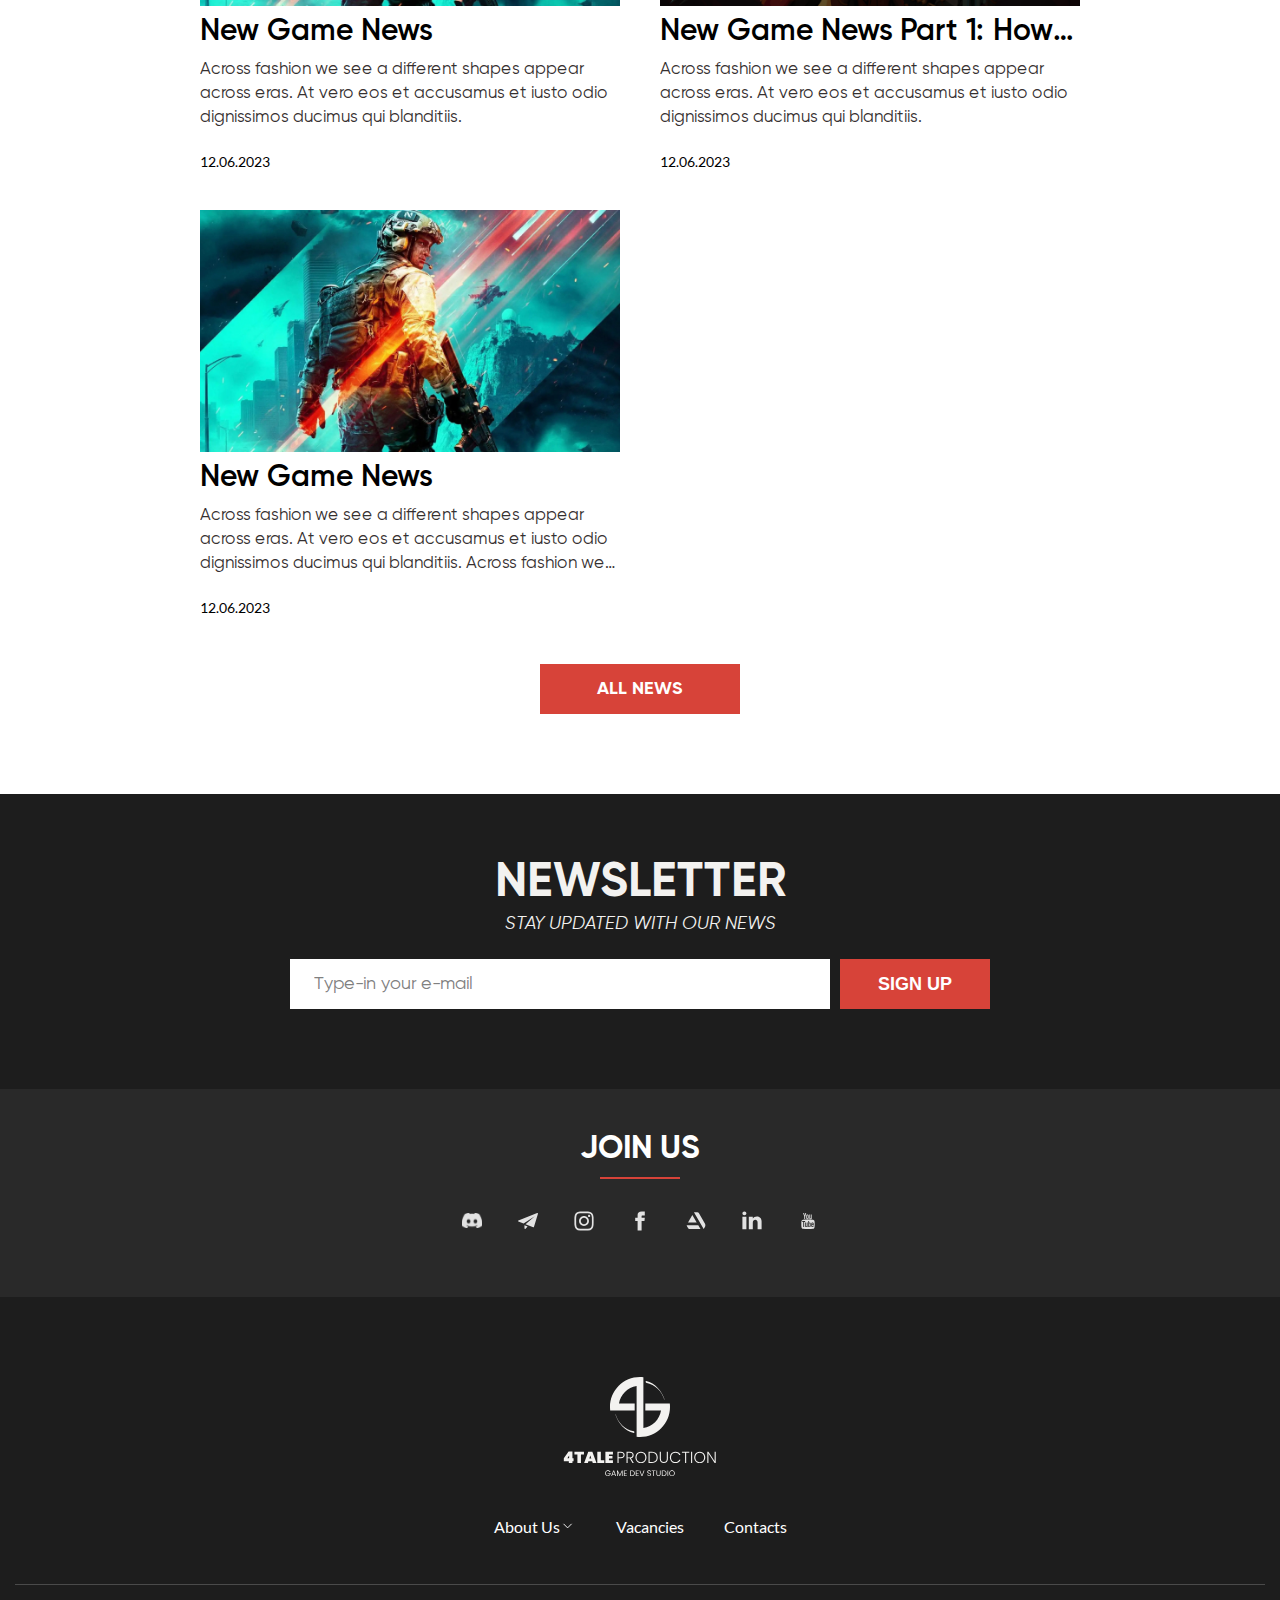
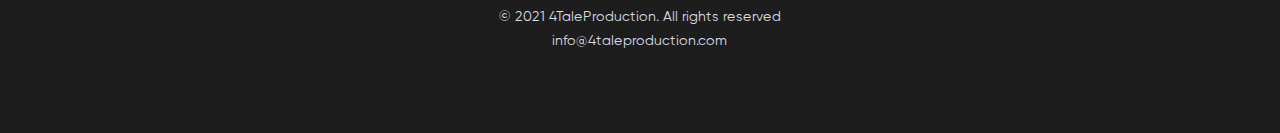
==== commit c722caee: "vacancies page" ====
--- a/about.html
+++ b/about.html
@@ -166,7 +166,9 @@
 </section>
 <section class="page-info">
   <div class="page-info-container container">
-    <h3 class="page-info__title">Кто мы?</h3>
+    <div class="page-info__top">
+      <h3 class="page-info__title">Кто мы?</h3>
+    </div>
     <p class="page-info__text">
       4Tale Production — ведущая студия разработки игр в Кыргызстане, занимающая прочные позиции на игровом рынке.
       <br>
--- a/css/style.css
+++ b/css/style.css
@@ -54,6 +54,15 @@
 }
 @font-face {
     font-family: 'Gilroy';
+    src: url('../fonts/gilroy/Gilroy-SemiBoldItalic.woff2') format('woff2'),
+    url('../fonts/gilroy/Gilroy-SemiBoldItalic.woff') format('woff'),
+    url('../fonts/gilroy/Gilroy-SemiBoldItalic.ttf') format('truetype');
+    font-weight: 600;
+    font-style: italic;
+    font-display: swap;
+}
+@font-face {
+    font-family: 'Gilroy';
     src: url('../fonts/gilroy/Gilroy-Bold.woff2') format('woff2'),
     url('../fonts/gilroy/Gilroy-Bold.woff') format('woff'),
     url('../fonts/gilroy/Gilroy-Bold.ttf') format('truetype');
@@ -94,16 +103,18 @@
     padding: 0;
     box-sizing: border-box;
 }
-body {
-    font-family: "Gilroy", sans-serif;
-    background: #1D1D1D;
-}
 html {
+    --first-font: "Gilroy", sans-serif;
     --second-font: "Lato", sans-serif;
     --color-gold: #FFA800;
     --color-red: #D74339;
     --color-red-darker: #AA2B22;
-    --color-dark-grey: #363030;
+    --color-dark: #1D1D1D;
+    --color-dark-grey: #292929;
+}
+body {
+    font-family: var(--first-font);
+    background: var(--color-dark);
 }
 
 ::-webkit-scrollbar {
@@ -251,7 +262,7 @@
     flex-direction: column;
     align-items: flex-start;
     padding: 12px 55px 12px 12px;
-    background: #1D1D1D;
+    background: var(--color-dark);
     z-index: 5;
     border-radius: 4px;
     top: 54px;
@@ -281,7 +292,7 @@
     left: 0;
     width: 100%;
     z-index: 10;
-    background: #1D1D1D;
+    background: var(--color-dark);
     box-shadow:  0 0 5px #282828;
 }
 .header-container {
@@ -542,7 +553,7 @@
     text-overflow: ellipsis;
 }
 .news-card__text {
-    color: var(--color-dark-grey);
+    color: #363030;
     font-size: 17px;
     line-height: 24px;
     -webkit-line-clamp: 3;
@@ -614,7 +625,7 @@
 
 
 .socials {
-    background: #292929;
+    background: var(--color-dark-grey);
     padding: 40px 0;
 }
 .socials-title {
@@ -702,6 +713,19 @@
     background-repeat: no-repeat;
     background-size: cover;
 }
+.page-hero--vacancies__bg {
+    position: absolute;
+    bottom: 0;
+    left: 0;
+}
+.page-hero--vacancies__bg-right {
+    left: auto;
+    right: 0;
+    transform: scale(-1, 1);
+}
+.page-hero--vacancies {
+    position: relative;
+}
 .page-hero-container {
     position: relative;
     z-index: 1;
@@ -732,7 +756,7 @@
 
 .page-quote {
     padding: 90px 0 50px;
-    background: #292929;
+    background: var(--color-dark-grey);
     position: relative;
 }
 .page-quote__text {
@@ -762,6 +786,9 @@
 .page-info-container {
     max-width: 1200px;
 }
+.page-info__top {
+    margin-bottom: 40px;
+}
 .page-info__title {
     color: #FFF;
     font-size: 64px;
@@ -769,7 +796,6 @@
     line-height: 64px;
     text-transform: uppercase;
     text-align: center;
-    margin-bottom: 40px;
 }
 .page-info__subtitle {
     color: #C2C2C2;
@@ -777,6 +803,11 @@
     font-style: italic;
     font-weight: 600;
     line-height: normal;
+    text-align: center;
+    margin-top: 16px;
+}
+.page-info__subtitle span {
+    color: var(--color-red);
 }
 .page-info__text {
     color: #9D9D9D;
@@ -786,4 +817,88 @@
 .page-info__text span {
     color: #ffffff;
     font-weight: 700;
-}+}
+
+
+.vacancies-top {
+    padding: 40px 0;
+}
+.vacancies-title {
+    color: #F3F2F0;
+    text-align: center;
+    font-size: 64px;
+    font-weight: 700;
+    text-transform: uppercase;
+}
+.vacancies-subtitle {
+    color: #F3F2F0;
+    text-align: center;
+    font-size: 24px;
+    font-weight: 600;
+    text-transform: uppercase;
+}
+.vacancies-subtitle span {
+    margin-left: 10px;
+}
+.vacancies-bg {
+    background: var(--color-dark-grey);
+}
+.vacancies-list {
+    max-width: 1440px;
+    margin: 0 auto;
+    padding: 8px 0 48px;
+    display: flex;
+    flex-direction: column;
+    gap: 8px;
+}
+.vacancies-item {
+    display: flex;
+    align-items: center;
+    gap: 49px;
+    padding: 29px 40px;
+    background: var(--color-dark);
+    min-height: 100px;
+}
+.vacancies-item--header {
+    background: none;
+    min-height: initial;
+    gap: 49px;
+    padding: 20px 40px;
+}
+.vacancies-item--header__text {
+    color: rgba(255, 255, 255, 0.60);
+    font-size: 20px;
+    font-weight: 500;
+    text-transform: uppercase;
+}
+.vacancies-item--link {
+    transition: background .3s;
+}
+.vacancies-item--link:hover {
+    background: #111111;
+}
+.vacancies-item > *:nth-child(1) {
+    max-width: 320px;
+    width: 100%;
+}
+.vacancies-item > *:nth-child(2), .vacancies-item > *:nth-child(3) {
+    max-width: 200px;
+    width: 100%;
+}
+.vacancies-item > *:nth-child(4) {
+    max-width: 100%;
+    width: 100%;
+}
+.vacancies-item__text {
+    color: #FFF;
+    font-size: 20px;
+    font-weight: 700;
+}
+.vacancies-item__text span {
+    display: none;
+}
+.vacancies-item__desc {
+    color: #FFF;
+    font-size: 18px;
+    font-weight: 500;
+}
--- a/css/media.css
+++ b/css/media.css
@@ -103,13 +103,56 @@
     .page-info-container {
         max-width: 1000px;
     }
+    .page-info__top {
+        margin-bottom: 30px;
+    }
     .page-info__title {
-        font-size: 44px;
-        line-height: 44px;
-        margin-bottom: 30px;
+        font-size: 40px;
+        line-height: 40px;
+    }
+    .page-info__subtitle {
+        font-size: 24px;
     }
     .page-info__text {
         font-size: 20px;
+    }
+
+    .vacancies-title {
+        font-size: 44px;
+    }
+    .vacancies-subtitle {
+        font-size: 18px;
+    }
+    .vacancies-subtitle span {
+        margin-left: 5px;
+    }
+    .vacancies-list {
+        max-width: 1200px;
+    }
+    .vacancies-item {
+        gap: 30px;
+        padding: 20px 30px;
+    }
+    .vacancies-item--header {
+        gap: 30px;
+        padding: 15px 30px;
+    }
+    .vacancies-item--header__text {
+        font-size: 18px;
+    }
+    .vacancies-item > *:nth-child(1) {
+        max-width: 280px;
+    }
+    .vacancies-item > *:nth-child(2), .vacancies-item > *:nth-child(3) {
+        max-width: 180px;
+    }
+    .vacancies-item__text {
+        font-size: 18px;
+        font-weight: 500;
+    }
+    .vacancies-item__desc {
+        font-size: 16px;
+        font-weight: 400;
     }
 }
 
@@ -296,6 +339,34 @@
     .page-quote__bg {
         max-width: 30vw;
     }
+    .page-hero--vacancies__bg {
+        max-width: 30vw;
+    }
+
+    .vacancies-item {
+        gap: 20px;
+        padding: 20px;
+    }
+    .vacancies-item--header {
+        gap: 20px;
+        padding: 15px 20px;
+    }
+    .vacancies-item--header__text {
+        font-size: 16px;
+    }
+    .vacancies-item > *:nth-child(1) {
+        max-width: 180px;
+    }
+    .vacancies-item > *:nth-child(2), .vacancies-item > *:nth-child(3) {
+        max-width: 120px;
+    }
+    .vacancies-item__text {
+        font-size: 16px;
+        font-weight: 400;
+    }
+    .vacancies-item__desc {
+        font-size: 16px;
+    }
 }
 
 @media (max-width: 767px) {
@@ -411,8 +482,61 @@
         font-size: 38px;
         line-height: 38px;
     }
+    .page-info__subtitle {
+        font-size: 22px;
+        margin-top: 10px;
+    }
     .page-info__text {
         font-size: 18px;
+    }
+
+    .vacancies-title {
+        font-size: 42px;
+    }
+    .vacancies-subtitle {
+        font-size: 18px;
+    }
+
+    .vacancies-list {
+        gap: 20px;
+        padding: 20px 0 40px;
+    }
+    .vacancies-item {
+        gap: 0;
+        padding: 25px;
+        flex-direction: column;
+        align-items: flex-start;
+    }
+    .vacancies-item--header {
+        display: none;
+    }
+    .vacancies-item > *:nth-child(1) {
+        max-width: 100%;
+        font-weight: 600;
+        font-size: 18px;
+    }
+    .vacancies-item > *:nth-child(2) {
+        max-width: 100%;
+        margin: 10px 0 5px;
+    }
+    .vacancies-item > *:nth-child(3) {
+        max-width: 100%;
+    }
+    .vacancies-item > *:nth-child(4) {
+        margin-top: 20px;
+        border-top: 2px solid #C4C4C4;
+        padding-top: 15px;
+    }
+    .vacancies-item__text {
+        font-size: 16px;
+        font-weight: 400;
+    }
+    .vacancies-item__text span {
+        display: inline-block;
+        font-weight: 500;
+    }
+    .vacancies-item__desc {
+        font-size: 16px;
     }
 }
 
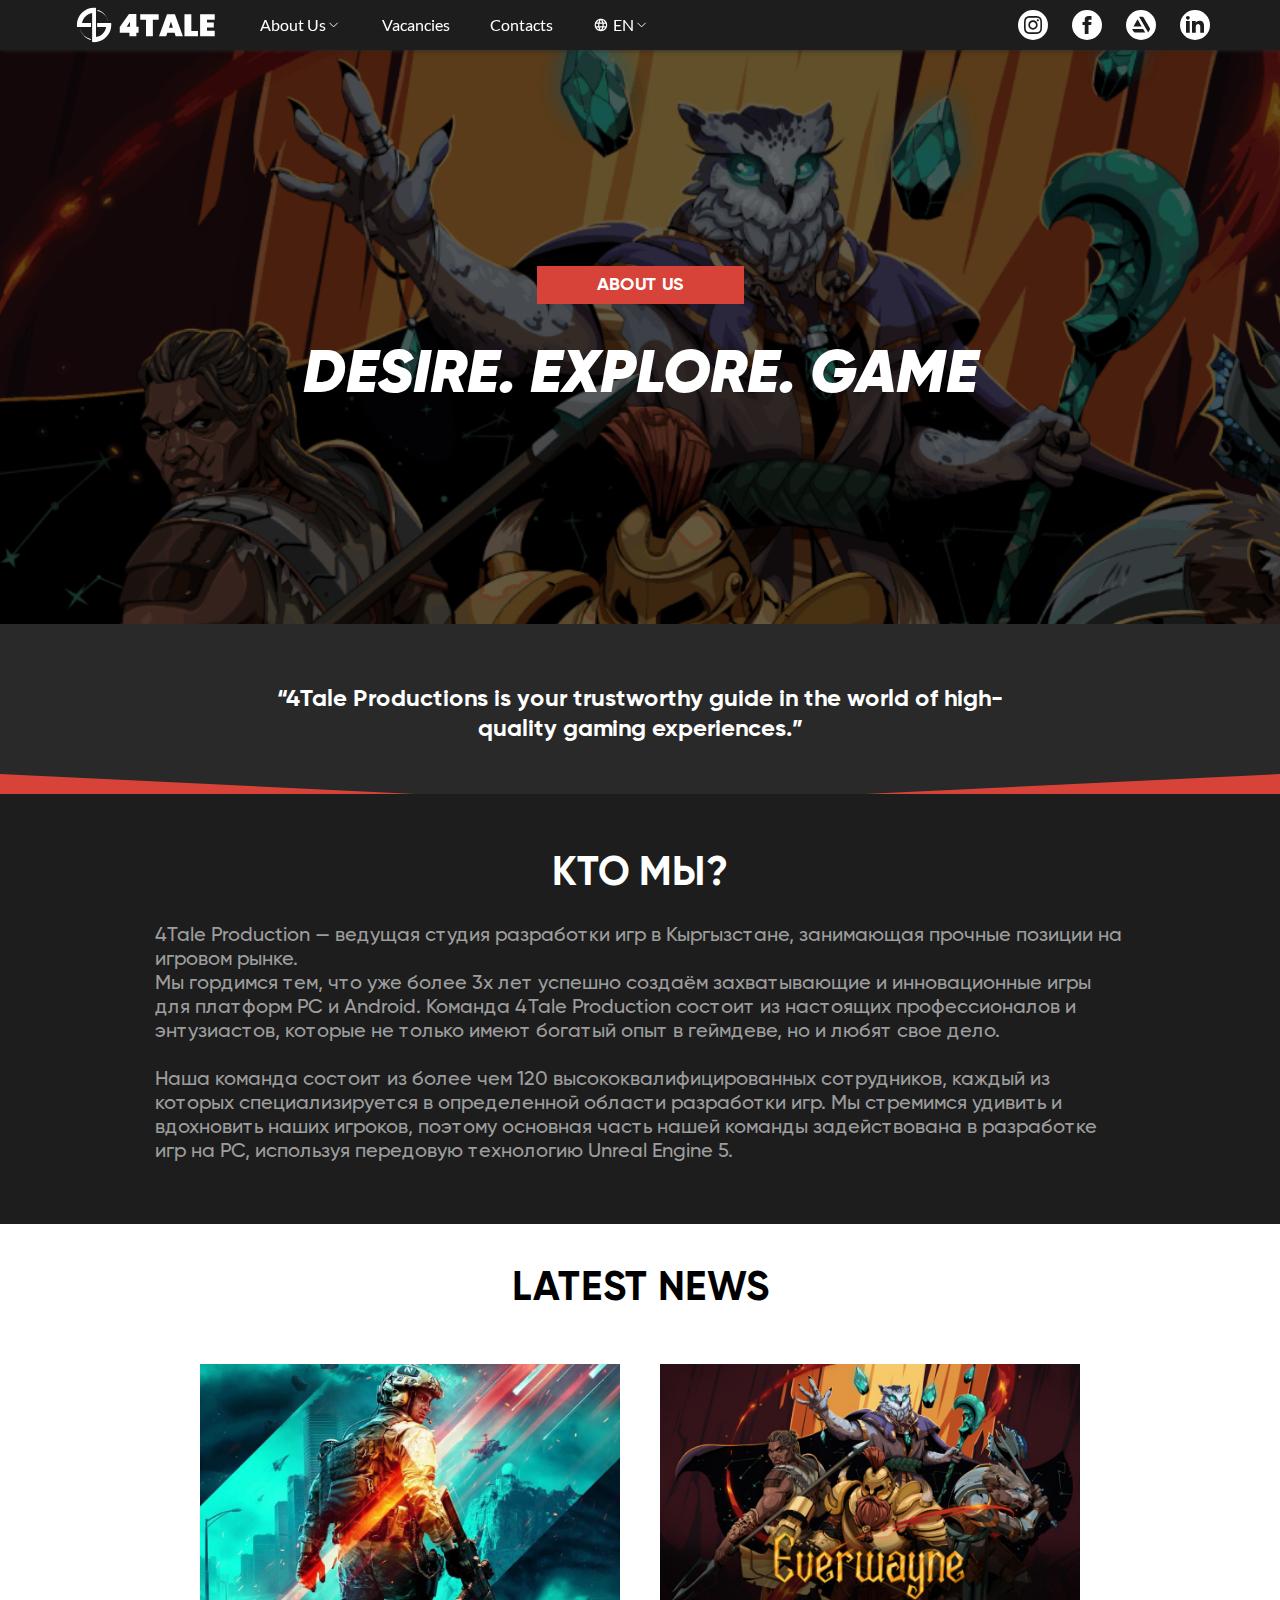
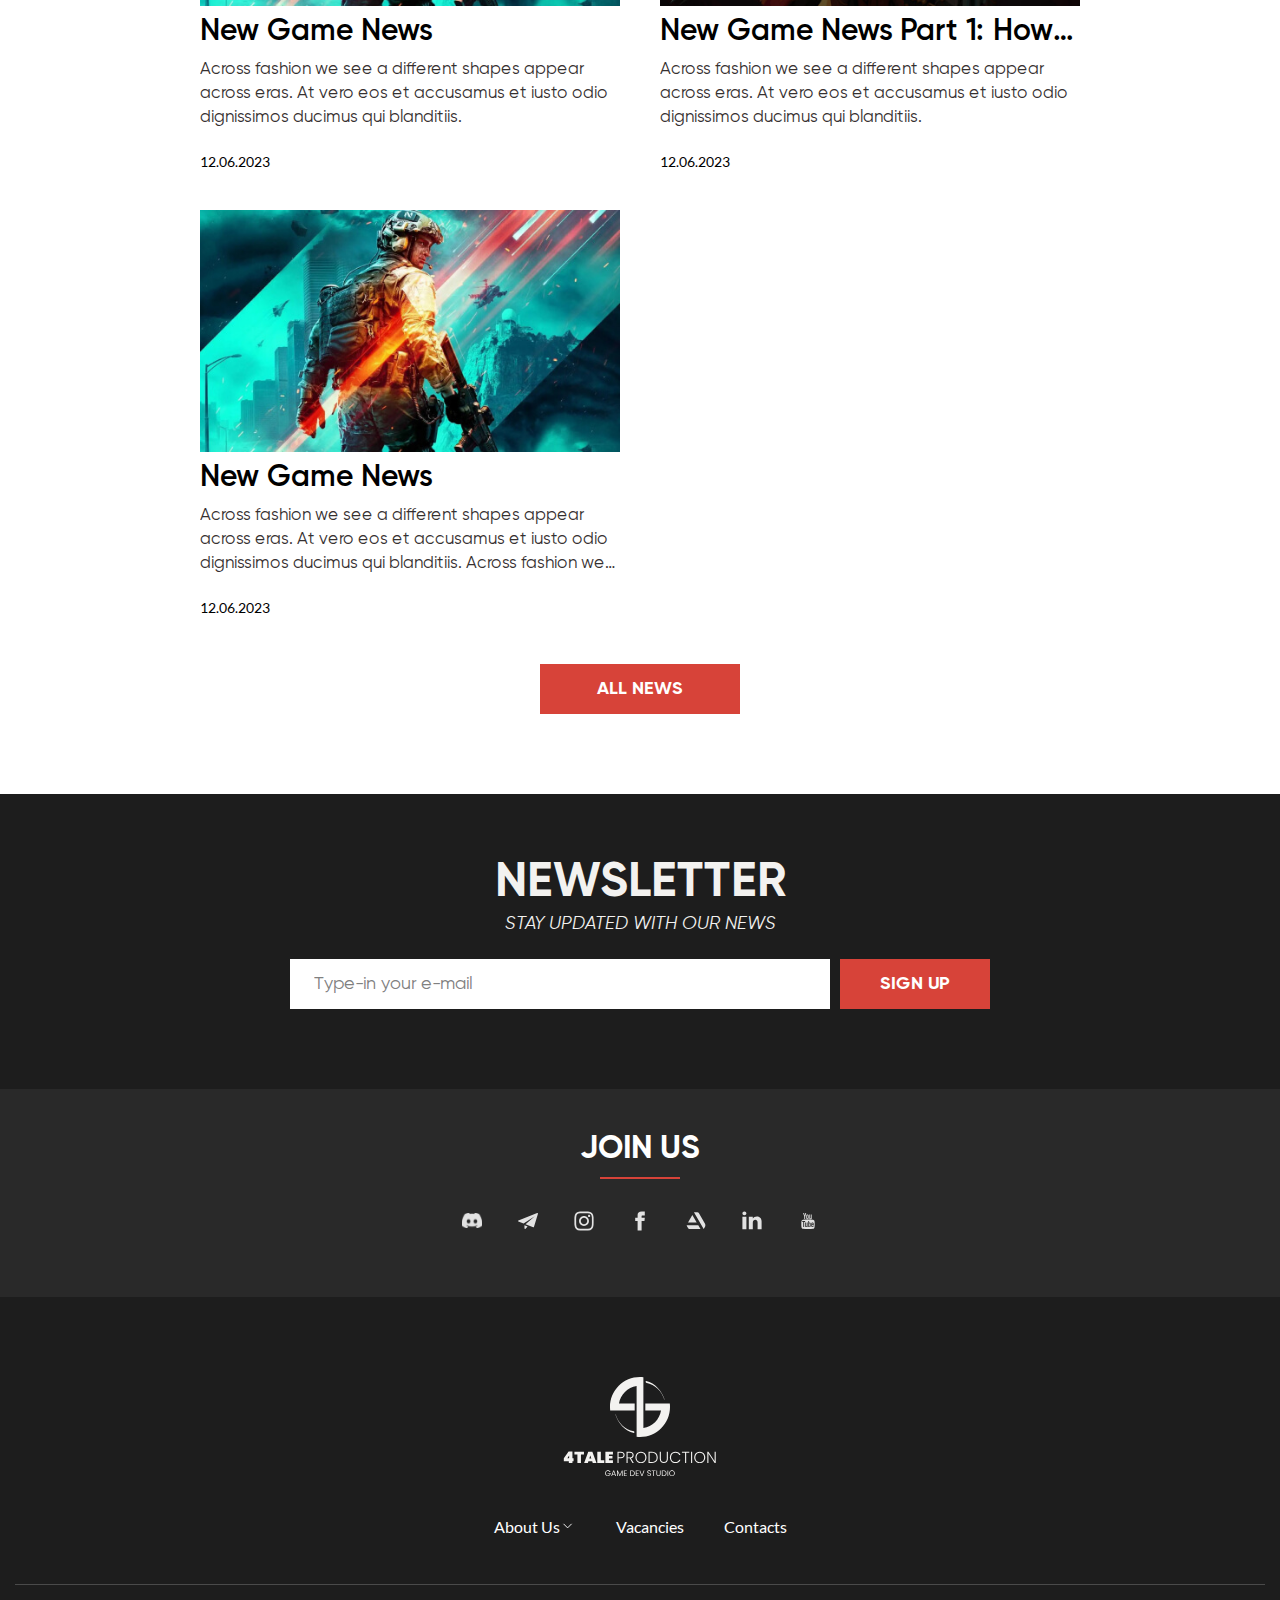
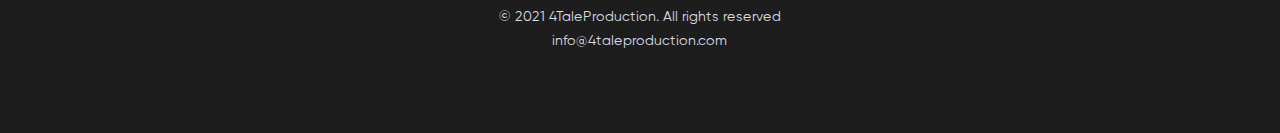
==== commit a395a3fc: "fix slider buttons, fix dropdown hover" ====
--- a/about.html
+++ b/about.html
@@ -26,9 +26,11 @@
             </svg>
           </p>
           <div class="menu-item--panel">
-            <a href="#" class="menu-item--panel-item">About Us</a>
-            <a href="#" class="menu-item--panel-item">Our Culture</a>
-            <a href="#" class="menu-item--panel-item">Social Impact</a>
+            <div class="menu-item--panel__content">
+              <a href="#" class="menu-item--panel-item">About Us</a>
+              <a href="#" class="menu-item--panel-item">Our Culture</a>
+              <a href="#" class="menu-item--panel-item">Social Impact</a>
+            </div>
           </div>
         </div>
         <a href="#" class="header-menu__item">Vacancies</a>
@@ -44,7 +46,9 @@
             </svg>
           </p>
           <div class="menu-item--panel">
-            <a href="#" class="menu-item--panel-item">RU</a>
+            <div class="menu-item--panel__content">
+              <a href="#" class="menu-item--panel-item">RU</a>
+            </div>
           </div>
         </div>
       </nav>
@@ -90,19 +94,6 @@
             <path d="M1 1L12 12L1 23" stroke="white"></path>
           </svg>
         </a>
-        <!--                <div class="header-menu__item menu-item&#45;&#45;dropdown">-->
-        <!--                    <p class="menu-item&#45;&#45;toggle">-->
-        <!--                        About Us-->
-        <!--                        <svg width="17" height="16" viewBox="0 0 17 16" stroke="white" xmlns="http://www.w3.org/2000/svg">-->
-        <!--                            <path d="M4.05273 6L8.05273 10L12.0527 6" stroke-linecap="round" stroke-linejoin="round" fill="none"/>-->
-        <!--                        </svg>-->
-        <!--                    </p>-->
-        <!--                    <div class="menu-item&#45;&#45;panel">-->
-        <!--                        <a href="#" class="menu-item&#45;&#45;panel-item">About Us</a>-->
-        <!--                        <a href="#" class="menu-item&#45;&#45;panel-item">Our Culture</a>-->
-        <!--                        <a href="#" class="menu-item&#45;&#45;panel-item">Social Impact</a>-->
-        <!--                    </div>-->
-        <!--                </div>-->
         <a href="#" class="header-menu__item header-burger__link">
           Vacancies
           <svg width="13" height="24" viewBox="0 0 13 24" fill="none" xmlns="http://www.w3.org/2000/svg">
@@ -119,15 +110,6 @@
       <div class="header__wrapper-burger__footer">
         <div class="header__wrapper-burger__language">
           <p>Language</p>
-          <!--                    <div class="header__language header__language-mobile">-->
-          <!--                        RU-->
-          <!--                        <div class="header__language-choose">-->
-          <!--                            <a href="#" data-request="onSwitchLocale" data-request-data="locale: 'en'">EN</a>-->
-          <!--                        </div>-->
-          <!--                        <svg width="24" height="13" viewBox="0 0 24 13" fill="none" xmlns="http://www.w3.org/2000/svg">-->
-          <!--                            <path d="M23 1L12 12L1 1" stroke="white"></path>-->
-          <!--                        </svg>-->
-          <!--                    </div>-->
         </div>
         <img src="media/brand/logo.svg" alt="logo-image">
         <div class="header-socials">
@@ -265,9 +247,11 @@
           </svg>
         </p>
         <div class="menu-item--panel">
-          <a href="#" class="menu-item--panel-item">About Us</a>
-          <a href="#" class="menu-item--panel-item">Our Culture</a>
-          <a href="#" class="menu-item--panel-item">Social Impact</a>
+          <div class="menu-item--panel__content">
+            <a href="#" class="menu-item--panel-item">About Us</a>
+            <a href="#" class="menu-item--panel-item">Our Culture</a>
+            <a href="#" class="menu-item--panel-item">Social Impact</a>
+          </div>
         </div>
       </div>
       <a href="#" class="footer-menu__item">Vacancies</a>
--- a/css/style.css
+++ b/css/style.css
@@ -124,7 +124,7 @@
     background: var(--color-gold);
     border-radius: 15px;
 }
-input {
+input, textarea, button {
     font-family: inherit;
 }
 input::-webkit-outer-spin-button,
@@ -149,6 +149,19 @@
     font-family: inherit;
     white-space: normal;
     font-size: inherit;
+}
+
+.hidden-h1 {
+    font-size: 0;
+    width: 1px;
+    height: 1px;
+    display: inline-block;
+    overflow: hidden;
+    position: absolute!important;
+    border: 0!important;
+    padding: 0!important;
+    margin: 0!important;
+    clip: rect(1px,1px,1px,1px);
 }
 
 .container {
@@ -225,15 +238,14 @@
     width: 16px;
     height: 16px;
 }
-.menu-item--dropdown-lang {
-
-}
 .menu-item--dropdown-lang svg:first-of-type {
     margin-right: 4px;
 }
 .menu-item--dropdown-lang .menu-item--panel {
+    left: 0;
+}
+.menu-item--dropdown-lang .menu-item--panel__content {
     padding: 12px 20px 12px;
-    left: 0;
 }
 .menu-item--toggle {
     -webkit-user-select: none;
@@ -245,6 +257,8 @@
     transition: color .3s;
     display: flex;
     align-items: center;
+    position: relative;
+    z-index: 1;
 }
 .menu-item--toggle:hover {
     color: var(--color-gold);
@@ -258,16 +272,23 @@
 }
 .menu-item--panel {
     position: absolute;
-    display: none;
+    top: 0;
+    left: -12px;
+    transition: transform 300ms cubic-bezier(0.4, 0, 0.2, 1) 0s, opacity 300ms cubic-bezier(0.4, 0, 0.2, 1) 0s;
+    transform: translateY(15px);
+    visibility: hidden;
+    opacity: 0;
+}
+.menu-item--panel__content {
+    display: flex;
     flex-direction: column;
     align-items: flex-start;
     padding: 12px 55px 12px 12px;
     background: var(--color-dark);
     z-index: 5;
     border-radius: 4px;
-    top: 54px;
-    left: -12px;
     box-shadow:  0 0 5px #282828;
+    margin-top: 54px;
 }
 .menu-item--panel-item {
     color: #FFF;
@@ -278,11 +299,15 @@
 .menu-item--panel-item:not(:last-child) {
     margin-bottom: 8px;
 }
-.menu-item--dropdown--active .menu-item--toggle svg {
+.menu-item--dropdown--animated .menu-item--toggle svg {
     transform: rotate(180deg);
 }
+.menu-item--dropdown--animated .menu-item--panel {
+    opacity: 1;
+    transform: translateY(0);
+}
 .menu-item--dropdown--active .menu-item--panel {
-    display: flex;
+    visibility: visible;
 }
 
 
@@ -321,6 +346,7 @@
 .header-menu__item {
     color: #FFF;
     font-family: var(--second-font);
+    position: relative;
 }
 .header-menu__item--active {
     color: var(--color-gold);
@@ -356,7 +382,7 @@
 
 
 .hero {
-    padding-top: 72px;
+    margin-top: 72px;
     min-height: calc(100vh - 72px);
 }
 .hero-container {
@@ -394,11 +420,10 @@
     padding: 62px 20px 30px;
 }
 .hero-slider__slide-title {
-
     max-width: 674px;
     width: 100%;
     display: flex;
-    align-items: center;
+    align-items: flex-end;
     justify-content: space-between;
 }
 .hero-slider__slide-title__link {
@@ -464,6 +489,7 @@
     height: 40px;
     z-index: 1;
     position: relative;
+    margin-bottom: 6px;
 }
 .hero-swiper-button svg {
     transition: stroke .3s, fill .3s;
@@ -477,6 +503,21 @@
 }
 .hero-swiper-button--mobile {
     display: none;
+}
+
+.hero--game {
+    position: relative;
+}
+.hero--game__text {
+    color: #FFF;
+    font-size: 32px;
+    font-weight: 600;
+    line-height: 150%;
+    max-width: 494px;
+    position: absolute;
+    top: 50%;
+    left: 6%;
+    transform: translate(0, -50%);
 }
 
 
@@ -687,8 +728,8 @@
 .footer-menu__item:not(:last-child) {
     margin-right: 92px;
 }
-.footer-menu__item--dropdown .menu-item--panel {
-    top: 30px;
+.footer-menu__item--dropdown .menu-item--panel__content {
+    margin-top: 30px;
 }
 .footer-bottom {
     text-align: center;
@@ -751,6 +792,24 @@
     font-weight: 900;
     line-height: 107%;
     text-transform: uppercase;
+}
+.page-hero--vacancy {
+    min-height: 450px;
+    background: var(--color-dark-grey);
+}
+.page-hero--vacancy .page-hero__title {
+    font-size: 64px;
+    font-weight: 700;
+    font-style: initial;
+    text-transform: initial;
+    padding: 0 10px;
+}
+.page-hero--vacancy .page-hero__subtitle {
+    color: #C2C2C2;
+    font-size: 32px;
+    font-style: italic;
+    font-weight: 600;
+    margin-top: 16px;
 }
 
 
@@ -902,3 +961,241 @@
     font-size: 18px;
     font-weight: 500;
 }
+
+
+.vacancy {
+    padding: 80px 0;
+}
+.vacancy-content {
+    max-width: 1200px;
+    margin: 0 auto;
+}
+.vacancy-title {
+    color: #FFF;
+    font-size: 40px;
+    font-weight: 600;
+    text-align: center;
+    margin-bottom: 24px;
+}
+.vacancy-title--uppercase {
+    font-weight: 700;
+    line-height: 64px;
+    text-transform: uppercase;
+}
+.vacancy-text {
+    color: #9D9D9D;
+    font-size: 24px;
+    font-weight: 500;
+    line-height: 150%;
+    margin-bottom: 40px;
+}
+.vacancy-text b {
+    color: #FFF;
+    font-weight: 700;
+}
+ul.vacancy-text  {
+    padding-left: 24px;
+}
+.vacancy-btn-apply {
+    margin-top: 64px;
+    transition: opacity .3s ease-in-out, background .3s;
+}
+.vacancy-btn-apply--animated {
+    opacity: 0;
+}
+.vacancy-btn-apply--hidden {
+    visibility: hidden;
+}
+
+
+.apply {
+    max-height: 0;
+    overflow: hidden;
+    display: none;
+    transition: max-height .7s ease-in-out, margin-top .3s ease-in-out;
+}
+.apply--active {
+    display: block;
+}
+.apply--animated {
+    max-height: 2000px;
+    margin-top: -100px;
+}
+.apply-content {
+    max-width: 960px;
+    margin: 0 auto;
+    padding-bottom: 80px;
+}
+.apply-title {
+    color: #F3F2F0;
+    text-align: center;
+    font-size: 64px;
+    font-weight: 700;
+    text-transform: uppercase;
+    margin-bottom: 69px;
+}
+.apply-row {
+    display: grid;
+    grid-template-columns: repeat(2, 1fr);
+    gap: 64px;
+}
+.apply-item {
+    display: flex;
+    flex-direction: column;
+    padding: 16px 0;
+}
+.apply-item label {
+    color: #FFF;
+    font-size: 20px;
+    font-weight: 700;
+    margin-bottom: 8px;
+}
+.apply-item input {
+    border-radius: 16px;
+    background: #FFF;
+    border: none;
+    height: 48px;
+    outline: none;
+    padding: 20px;
+    font-size: 18px;
+}
+.apply-item textarea {
+    border-radius: 16px;
+    background: #FFF;
+    border: none;
+    outline: none;
+    padding: 20px;
+    font-size: 18px;
+    resize: vertical;
+}
+.apply-text {
+    color: #F3F2F0;
+    text-align: center;
+    font-size: 20px;
+    font-weight: 500;
+    text-transform: uppercase;
+    margin-top: 40px;
+}
+.apply-btn {
+    margin-top: 39px;
+}
+.apply-file {
+
+}
+.apply-file-toggle {
+    margin-bottom: 24px;
+    padding: 16px 0;
+    border-radius: 16px;
+    border: 2px dashed #606060;
+    cursor: pointer;
+}
+.apply-file-toggle__text {
+    color: #E2E2E2;
+    font-size: 14px;
+    font-weight: 500;
+    text-align: center;
+    padding: 0 15px;
+}
+.apply-file__list {
+    display: flex;
+    flex-direction: column;
+    gap: 8px;
+}
+.apply-file__item {
+    display: flex;
+    justify-content: center;
+    align-items: center;
+    padding: 12px 0;
+    border-radius: 16px;
+    border: 2px solid #606060;
+}
+.apply-file__item-title {
+    color: #E2E2E2;
+    font-size: 14px;
+    font-weight: 700;
+    margin: 0 16px 0 4px;
+    max-width: 300px;
+    -webkit-line-clamp: 1;
+    -webkit-box-orient: vertical;
+    display: inline-block;
+    display: -webkit-box;
+    overflow: hidden;
+    text-overflow: ellipsis;
+    word-break: break-all;
+}
+.apply-file__item-btn {
+    background: none;
+    border: none;
+    outline: none;
+    cursor: pointer;
+    display: flex;
+    align-items: center;
+    justify-content: center;
+}
+.apply-file__item-btn svg {
+    transition: fill .3s;
+}
+.apply-file__item-btn:hover svg {
+    fill: var(--color-gold);
+}
+
+
+.game {
+    padding: 80px 0;
+}
+.game-top {
+    text-align: center;
+    max-width: 1200px;
+    margin: 0 auto 160px;
+}
+.game-title {
+    color: #FFF;
+    font-size: 64px;
+    font-weight: 500;
+    margin-bottom: 10px;
+}
+.game-desc {
+    color: #FFF;
+    font-size: 24px;
+    font-weight: 500;
+}
+.game-row {
+    display: flex;
+    align-items: center;
+    max-width: 1440px;
+    margin-left: auto;
+    margin-right: auto;
+}
+.game-row:not(:last-of-type) {
+    margin-bottom: 160px;
+}
+.game-item {
+    width: 50%;
+}
+.game-item--text {
+    padding-right: 80px;
+}
+.game-item__title {
+    color: #FFF;
+    font-size: 64px;
+    font-weight: 700;
+    margin-bottom: 10px;
+}
+.game-item__text {
+    color: #FFF;
+    font-size: 24px;
+    font-weight: 500;
+    max-width: 500px;
+}
+.game-item__img {
+    width: 100%;
+    height: 400px;
+    object-fit: cover;
+}
+.game-row:nth-of-type(2n + 1) {
+    flex-direction: row-reverse;
+}
+.game-row:nth-of-type(2n + 1) .game-item--text {
+    padding-right: 0;
+    padding-left: 80px;
+}--- a/css/media.css
+++ b/css/media.css
@@ -10,8 +10,8 @@
         margin-bottom: 50px;
     }
 
-    .menu-item--panel {
-        top: 42px;
+    .menu-item--panel__content {
+        margin-top: 42px;
     }
 
     .header-container {
@@ -29,13 +29,17 @@
     }
 
     .hero {
-        padding-top: 50px;
+        margin-top: 50px;
         min-height: calc(100vh - 50px);
     }
     .hero-slider__slide {
         max-height: calc(100vh - 50px);
         min-height: calc(100vh - 50px);
     }
+    .hero--game__text {
+        font-size: 24px;
+        max-width: 400px;
+    }
 
     .games-grid {
         grid-template-columns: repeat(auto-fit, minmax(420px, max-content));
@@ -88,6 +92,16 @@
     .page-hero__title {
         font-size: 60px;
     }
+    .page-hero--vacancy {
+        min-height: 350px;
+    }
+    .page-hero--vacancy .page-hero__title {
+        font-size: 48px;
+    }
+    .page-hero--vacancy .page-hero__subtitle {
+        font-size: 24px;
+        margin-top: 10px;
+    }
 
     .page-quote {
         padding: 60px 0 50px;
@@ -154,9 +168,82 @@
         font-size: 16px;
         font-weight: 400;
     }
+
+    .vacancy {
+        padding: 60px 0;
+    }
+    .vacancy-title {
+        font-size: 28px;
+    }
+    .vacancy-title--uppercase {
+        line-height: 40px;
+    }
+    .vacancy-text {
+        font-size: 20px;
+        line-height: 150%;
+        margin-bottom: 30px;
+    }
+    ul.vacancy-text  {
+        padding-left: 20px;
+    }
+    .vacancy-btn-apply {
+        margin-top: 50px;
+    }
+
+    .apply-content {
+        max-width: 800px;
+        padding-bottom: 60px;
+    }
+    .apply-title {
+        font-size: 44px;
+        margin-bottom: 40px;
+    }
+    .apply-item {
+        padding: 12px 0;
+    }
+    .apply-item label {
+        font-size: 18px;
+    }
+    .apply-item input {
+        height: 44px;
+    }
+    .apply-text {
+        margin-top: 20px;
+        font-size: 18px;
+    }
+
+    .game-top {
+        max-width: 800px;
+        margin: 0 auto 80px;
+    }
+    .game-title {
+        font-size: 48px;
+    }
+    .game-desc {
+        font-size: 20px;
+    }
+    .game-row {
+        max-width: 1200px;
+    }
+    .game-row:not(:last-of-type) {
+        margin-bottom: 80px;
+    }
+    .game-item__title {
+        font-size: 48px;
+    }
+    .game-item__text {
+        font-size: 20px;
+    }
+    .game-item__img {
+        height: 350px;
+    }
 }
 
 @media (max-width: 992px) {
+    .section {
+        padding: 40px 0 60px;
+    }
+
     .header-menu--desktop {
         display: none;
     }
@@ -297,6 +384,9 @@
         max-height: 70vh;
         min-height: 70vh;
     }
+    .hero--game__text {
+        font-size: 20px;
+    }
 
     .games-grid {
         grid-template-columns: repeat(auto-fit, minmax(330px, max-content));
@@ -367,6 +457,52 @@
     .vacancies-item__desc {
         font-size: 16px;
     }
+
+    .vacancy {
+        padding: 40px 0;
+    }
+    .vacancy-title {
+        font-size: 24px;
+        margin-bottom: 18px;
+    }
+    .vacancy-text {
+        font-size: 18px;
+        margin-bottom: 20px;
+    }
+
+    .apply--animated {
+        margin-top: -60px;
+    }
+    .apply-row {
+        gap: 40px;
+    }
+    .apply-text {
+        font-size: 16px;
+    }
+
+    .game {
+        padding: 60px 0;
+    }
+    .game-title {
+        font-size: 46px;
+    }
+    .game-desc {
+        font-size: 20px;
+    }
+    .game-item__title {
+        font-size: 32px;
+    }
+    .game-item__text {
+        font-size: 18px;
+        font-weight: 400;
+    }
+    .game-item--text {
+        padding-right: 40px;
+    }
+    .game-row:nth-of-type(2n + 1) .game-item--text {
+        padding-right: 0;
+        padding-left: 40px;
+    }
 }
 
 @media (max-width: 767px) {
@@ -375,7 +511,6 @@
         width: 180px;
         height: 40px;
     }
-
     .section-title {
         font-size: 30px;
         margin-bottom: 40px;
@@ -417,6 +552,10 @@
         left: auto;
         right: 5px;
     }
+    .hero--game__text {
+        font-size: 16px;
+        max-width: 250px;
+    }
 
     .games-grid {
         grid-template-columns: auto;
@@ -538,13 +677,89 @@
     .vacancies-item__desc {
         font-size: 16px;
     }
+
+    .page-hero--vacancy .page-hero__title {
+        font-size: 40px;
+    }
+    .page-hero--vacancy .page-hero__subtitle {
+        font-size: 20px;
+    }
+    .page-hero--vacancy {
+        min-height: 350px;
+    }
+
+    .apply-row {
+        grid-template-columns: 1fr;
+        gap: 0;
+    }
+    .apply-content {
+        max-width: 540px;
+    }
+    .apply-title {
+        font-size: 38px;
+        margin-bottom: 25px;
+    }
+    .apply-item {
+        padding: 10px 0;
+    }
+    .apply-item input {
+        font-size: 16px;
+        padding: 12px;
+        height: 40px;
+    }
+    .apply-item textarea {
+        font-size: 16px;
+        padding: 12px;
+    }
+    .apply-item label {
+        font-weight: 500;
+    }
+    .apply-text {
+        font-size: 12px;
+        margin-top: 5px;
+    }
+    .apply-btn {
+        margin-top: 25px;
+    }
+
+    .game {
+        padding: 40px 0 60px;
+    }
+    .game-top {
+        margin: 0 auto 60px;
+    }
+    .game-title {
+        font-size: 36px;
+    }
+    .game-desc {
+        font-size: 18px;
+    }
+    .game-row {
+        flex-direction: column!important;
+    }
+    .game-row:not(:last-of-type) {
+        margin-bottom: 40px;
+    }
+    .game-item {
+        width: 100%;
+    }
+    .game-item--text {
+        padding: 0!important;
+        margin-bottom: 20px;
+    }
+    .game-item__title {
+        font-size: 28px;
+    }
+    .game-item__text {
+        font-size: 16px;
+        font-weight: 400;
+    }
+    .game-item__img {
+        height: 250px;
+    }
 }
 
 @media (max-width: 500px) {
-    .section {
-        padding: 40px 0 60px;
-    }
-
     .header__wrapper-burger {
         padding: 80px 0 40px;
     }
@@ -566,5 +781,15 @@
         grid-gap: 20px;
     }
 
-
+    .page-hero--vacancy .page-hero__title {
+        padding: 0;
+        font-size: 36px;
+    }
+    .page-hero--vacancy .page-hero__subtitle {
+        font-size: 18px;
+    }
+
+    .apply-file__item-title {
+        max-width: 200px;
+    }
 }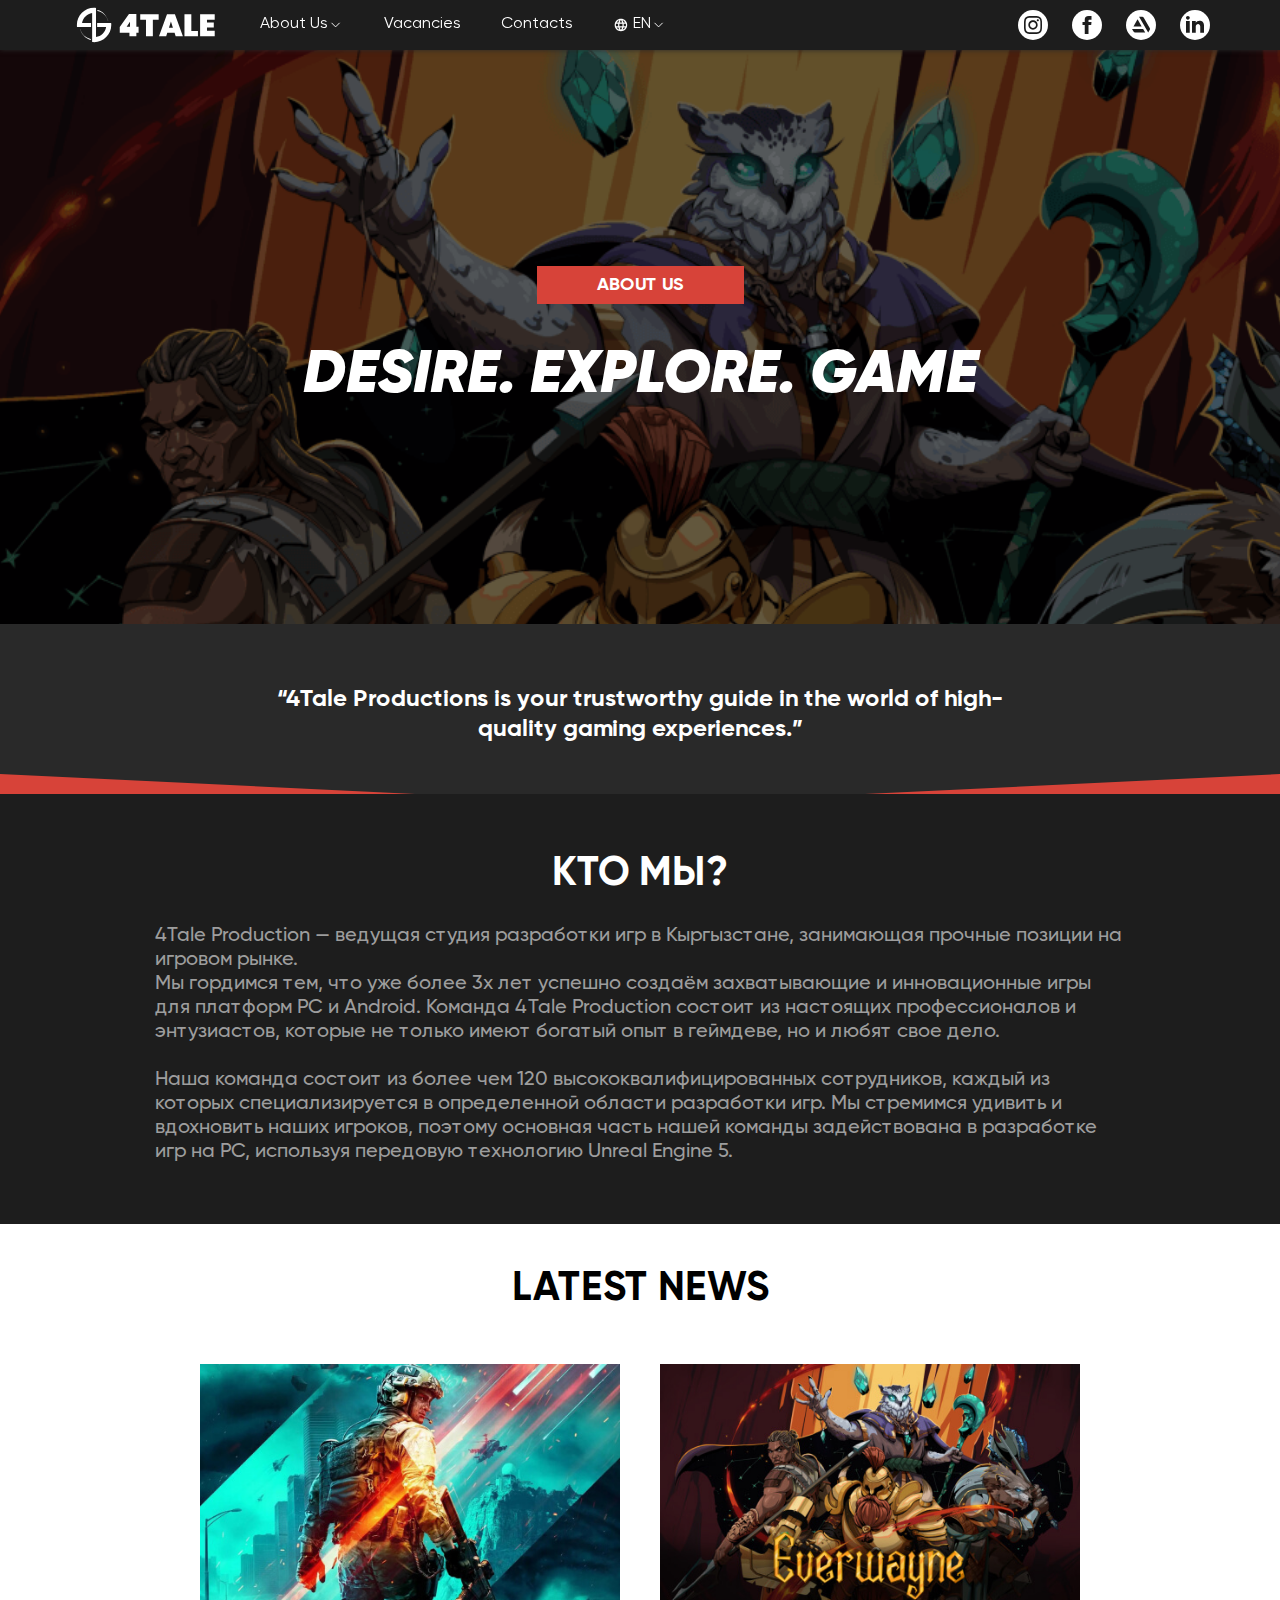
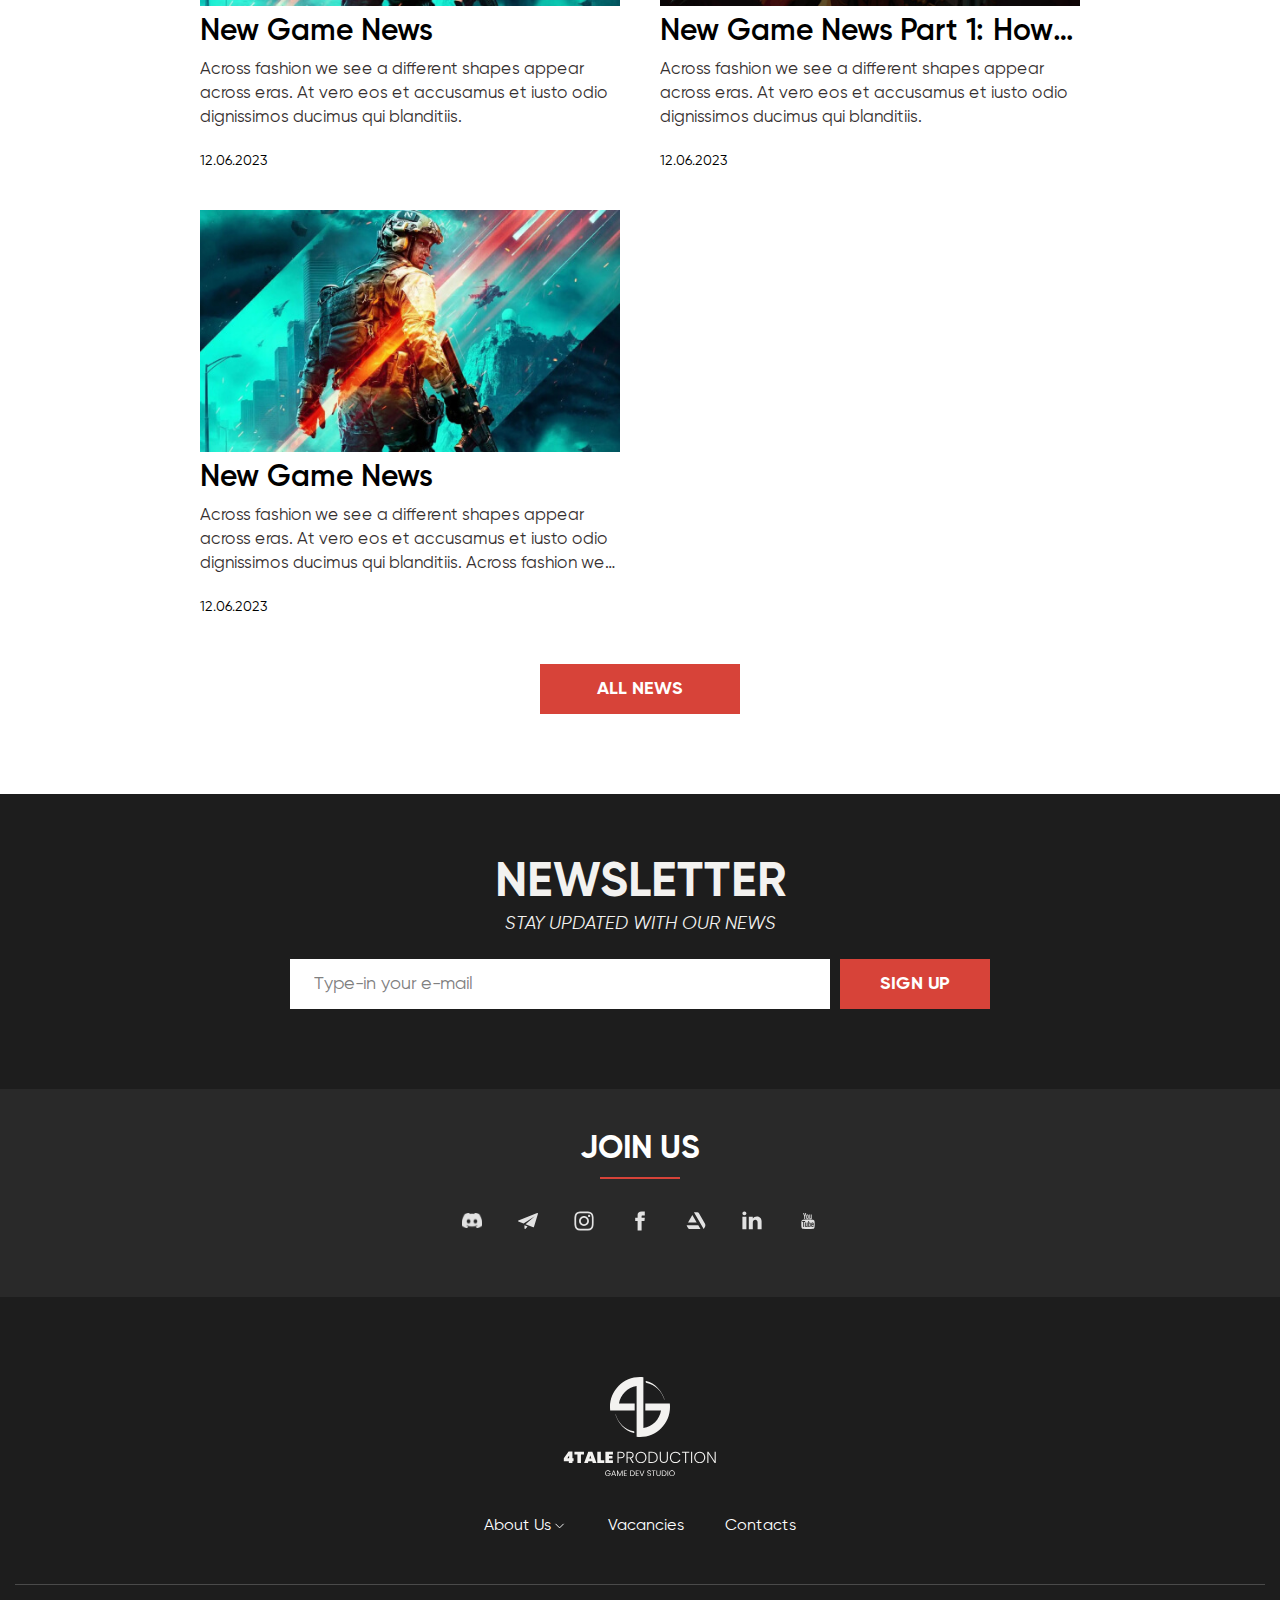
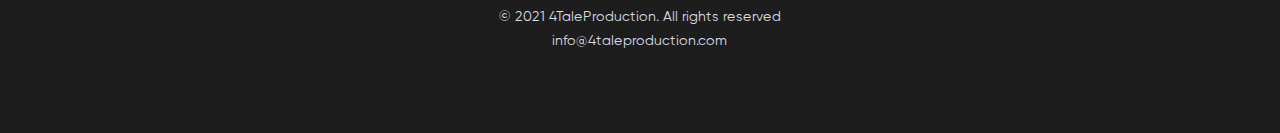
==== commit 893b0470: "4 pages" ====
--- a/about.html
+++ b/about.html
@@ -5,17 +5,57 @@
   <meta name="viewport"
         content="width=device-width, user-scalable=no, initial-scale=1.0, maximum-scale=1.0, minimum-scale=1.0">
   <meta http-equiv="X-UA-Compatible" content="ie=edge">
+  <meta name="keywords" content="4tale production, 4tale, game development, gamedev, kickstarter, 3D modeling, 3D, 2D ART, VR, AR, Animation, company, 3D visualisation, rendering, warcos, shooter, rpg, game, video game">
   <title>4Tale Production</title>
-  <link rel="stylesheet" href="css/style.css">
-  <link rel="stylesheet" href="css/media.css">
+
+  <!--Favicon Start-->
+  <link rel="apple-touch-icon" sizes="180x180" href="/assets/favicon/apple-touch-icon.png">
+  <link rel="icon" type="image/png" sizes="32x32" href="/assets/favicon/favicon-32x32.png">
+  <link rel="icon" type="image/png" sizes="16x16" href="/assets/favicon/favicon-16x16.png">
+  <link rel="manifest" href="/assets/favicon/site.webmanifest">
+  <link rel="mask-icon" href="/assets/favicon/safari-pinned-tab.svg" color="#d74339">
+  <meta name="msapplication-TileColor" content="#d74339">
+  <meta name="theme-color" content="#ffffff">
+  <!--Favicon End-->
+
+  <!--Twitter Preview-->
+  <meta property="og:url" content="https://4taleproduction.com/">
+  <meta property="og:type" content="website">
+  <meta property="og:title" content="Play-to-Earn Roboverse!">
+  <meta property="og:description"
+        content="Post-apocalyptic NFT P2E/PvP Game! Craft, stake, create NFTs, earn tokens, and customize your robots and lands!">
+  <meta property="og:image" content="https://revivalofrobots.com/media/img/site-logo.jpg">
+  <meta property="og:image:alt" content="Art">
+  <meta property="og:locale" content="en_US">
+  <meta property="og:site_name" content="4Tale Production">
+
+  <meta name="twitter:card" content="summary_large_image">
+  <meta name="twitter:site" content="@4TaleProduction">
+  <meta name="twitter:creator" content="@4TaleProduction">
+  <meta name="twitter:url" content="https://4taleproduction.com/">
+  <meta name="twitter:title" content="Play-to-Earn Roboverse!">
+  <meta name="twitter:description"
+        content="Post-apocalyptic NFT P2E/PvP Game! Craft, stake, create NFTs, earn tokens, and customize your robots and lands!">
+  <meta name="twitter:image" content="https://revivalofrobots.com/media/img/site-logo.jpg">
+  <meta name="twitter:image:alt" content="Art">
+  <!--Twitter Preview-->
+
+  <link rel="stylesheet" href="assets/css/style.css">
+  <link rel="stylesheet" href="assets/css/media.css">
   <link rel="stylesheet" href="https://cdn.jsdelivr.net/npm/swiper@9/swiper-bundle.min.css"/>
 </head>
 <body>
+<div class="preloader" id="preloader">
+  <div class="preloader__wrap">
+    <div class="circle1"></div>
+    <div class="circle2"></div>
+  </div>
+</div>
 <header class="header">
   <div class="header-container container">
     <div class="header-left">
       <a href="#" class="header-logo">
-        <img src="media/brand/logo.svg" alt="Logo">
+        <img src="assets/media/brand/logo.svg" alt="Logo">
       </a>
       <nav class="header-menu header-menu--desktop">
         <div class="header-menu__item menu-item--dropdown">
@@ -55,16 +95,16 @@
     </div>
     <div class="header-socials header-socials--desktop">
       <a href="#" target="_blank" class="header-socials__item">
-        <img src="media/icons/icon-instagram.svg" alt="Instagram">
+        <img src="assets/media/icons/icon-instagram.svg" alt="Instagram">
       </a>
       <a href="#" target="_blank" class="header-socials__item">
-        <img src="media/icons/icon-facebook.svg" alt="Facebook">
+        <img src="assets/media/icons/icon-facebook.svg" alt="Facebook">
       </a>
       <a href="#" target="_blank" class="header-socials__item">
-        <img src="media/icons/icon-artstation.svg" alt="ArtStation">
+        <img src="assets/media/icons/icon-artstation.svg" alt="ArtStation">
       </a>
       <a href="#" target="_blank" class="header-socials__item">
-        <img src="media/icons/icon-linkedin.svg" alt="Linkedin">
+        <img src="assets/media/icons/icon-linkedin.svg" alt="Linkedin">
       </a>
     </div>
     <div class="header__burger"><span></span></div>
@@ -111,19 +151,19 @@
         <div class="header__wrapper-burger__language">
           <p>Language</p>
         </div>
-        <img src="media/brand/logo.svg" alt="logo-image">
+        <img src="assets/media/brand/logo.svg" alt="logo-image">
         <div class="header-socials">
           <a href="#" target="_blank" class="header-socials__item">
-            <img src="media/icons/icon-instagram.svg" alt="Instagram">
+            <img src="assets/media/icons/icon-instagram.svg" alt="Instagram">
           </a>
           <a href="#" target="_blank" class="header-socials__item">
-            <img src="media/icons/icon-facebook.svg" alt="Facebook">
+            <img src="assets/media/icons/icon-facebook.svg" alt="Facebook">
           </a>
           <a href="#" target="_blank" class="header-socials__item">
-            <img src="media/icons/icon-artstation.svg" alt="ArtStation">
+            <img src="assets/media/icons/icon-artstation.svg" alt="ArtStation">
           </a>
           <a href="#" target="_blank" class="header-socials__item">
-            <img src="media/icons/icon-linkedin.svg" alt="Linkedin">
+            <img src="assets/media/icons/icon-linkedin.svg" alt="Linkedin">
           </a>
         </div>
         <a class="header__wrapper-burger__footer-mail" href="mailto:info@4taleproduction.com">info@4taleproduction.com</a>
@@ -133,7 +173,7 @@
   </div>
 </header>
 
-<section class="page-hero" style="background-image: url('media/test/page-hero1.png')">
+<section class="page-hero" style="background-image: url('assets/media/test/page-hero1.png')">
   <div class="page-hero-container container">
     <h1 class="page-hero__banner">About us</h1>
     <h2 class="page-hero__title">Desire. Explore. Game</h2>
@@ -143,8 +183,8 @@
   <div class="page-quote-container container">
     <p class="page-quote__text">“4Tale Productions is your trustworthy guide in the world of high-quality gaming experiences.”</p>
   </div>
-  <img src="media/icons/page-quote-bg.svg" alt="Bg" class="page-quote__bg">
-  <img src="media/icons/page-quote-bg.svg" alt="Bg" class="page-quote__bg page-quote__bg--two">
+  <img src="assets/media/icons/page-quote-bg.svg" alt="Bg" class="page-quote__bg">
+  <img src="assets/media/icons/page-quote-bg.svg" alt="Bg" class="page-quote__bg page-quote__bg--two">
 </section>
 <section class="page-info">
   <div class="page-info-container container">
@@ -167,7 +207,7 @@
     <div class="news-grid">
       <a href="#" class="news-card">
         <div class="news-card__image">
-          <img src="media/test/warcos-preview.jpg" alt="Preview">
+          <img src="assets/media/test/warcos-preview.jpg" alt="Preview">
         </div>
         <h6 class="news-card__title">New Game News</h6>
         <p class="news-card__text">Across fashion we see a different shapes appear across eras. At vero eos et accusamus et iusto odio dignissimos ducimus qui blanditiis.</p>
@@ -175,7 +215,7 @@
       </a>
       <a href="#" class="news-card">
         <div class="news-card__image">
-          <img src="media/test/everwayne-preview.jpg" alt="Preview">
+          <img src="assets/media/test/everwayne-preview.jpg" alt="Preview">
         </div>
         <h6 class="news-card__title">New Game News Part 1: How to build a game? How to find good candidates?</h6>
         <p class="news-card__text">Across fashion we see a different shapes appear across eras. At vero eos et accusamus et iusto odio dignissimos ducimus qui blanditiis.</p>
@@ -183,7 +223,7 @@
       </a>
       <a href="#" class="news-card">
         <div class="news-card__image">
-          <img src="media/test/warcos-preview.jpg" alt="Preview">
+          <img src="assets/media/test/warcos-preview.jpg" alt="Preview">
         </div>
         <h6 class="news-card__title">New Game News</h6>
         <p class="news-card__text">Across fashion we see a different shapes appear across eras. At vero eos et accusamus et iusto odio dignissimos ducimus qui blanditiis. Across fashion we see a different shapes appear across eras. At vero eos et accusamus et iusto odio dignissimos ducimus qui blanditiis.</p>
@@ -210,25 +250,25 @@
     <h2 class="socials-title">Join Us</h2>
     <div class="socials-grid">
       <a href="#" target="_blank" class="socials-item">
-        <img src="media/icons/icon-socials-discord.svg" alt="Discord">
-      </a>
-      <a href="#" target="_blank" class="socials-item">
-        <img src="media/icons/icon-socials-tg.svg" alt="Telegram">
-      </a>
-      <a href="#" target="_blank" class="socials-item">
-        <img src="media/icons/icon-socials-insta.svg" alt="Instagram">
-      </a>
-      <a href="#" target="_blank" class="socials-item">
-        <img src="media/icons/icon-socials-fb.svg" alt="Facebook">
-      </a>
-      <a href="#" target="_blank" class="socials-item">
-        <img src="media/icons/icon-socials-art.svg" alt="ArtStation">
-      </a>
-      <a href="#" target="_blank" class="socials-item">
-        <img src="media/icons/icon-socials-linkedin.svg" alt="Linkedin">
-      </a>
-      <a href="#" target="_blank" class="socials-item">
-        <img src="media/icons/icon-socials-yt.svg" alt="Youtube">
+        <img src="assets/media/icons/icon-socials-discord.svg" alt="Discord">
+      </a>
+      <a href="#" target="_blank" class="socials-item">
+        <img src="assets/media/icons/icon-socials-tg.svg" alt="Telegram">
+      </a>
+      <a href="#" target="_blank" class="socials-item">
+        <img src="assets/media/icons/icon-socials-insta.svg" alt="Instagram">
+      </a>
+      <a href="#" target="_blank" class="socials-item">
+        <img src="assets/media/icons/icon-socials-fb.svg" alt="Facebook">
+      </a>
+      <a href="#" target="_blank" class="socials-item">
+        <img src="assets/media/icons/icon-socials-art.svg" alt="ArtStation">
+      </a>
+      <a href="#" target="_blank" class="socials-item">
+        <img src="assets/media/icons/icon-socials-linkedin.svg" alt="Linkedin">
+      </a>
+      <a href="#" target="_blank" class="socials-item">
+        <img src="assets/media/icons/icon-socials-yt.svg" alt="Youtube">
       </a>
     </div>
   </div>
@@ -236,7 +276,7 @@
 <footer class="footer">
   <div class="footer-container container">
     <a href="#" class="footer-logo">
-      <img src="media/brand/logo-footer.svg" alt="4Tale Production">
+      <img src="assets/media/brand/logo-footer.svg" alt="4Tale Production">
     </a>
     <div class="footer-menu">
       <div class="footer-menu__item footer-menu__item--dropdown menu-item--dropdown">
@@ -265,7 +305,7 @@
 </footer>
 
 <script src="https://cdn.jsdelivr.net/npm/swiper@9/swiper-bundle.min.js"></script>
-<script src="https://cdnjs.cloudflare.com/ajax/libs/jquery/2.1.3/jquery.min.js"></script>
-<script src="js/script.js"></script>
+<script src="https://code.jquery.com/jquery-3.7.0.min.js" integrity="sha256-2Pmvv0kuTBOenSvLm6bvfBSSHrUJ+3A7x6P5Ebd07/g=" crossorigin="anonymous"></script>
+<script src="assets/js/script.js"></script>
 </body>
 </html>--- a/assets/css/style.css
+++ b/assets/css/style.css
@@ -0,0 +1,1680 @@
+/*
+* Prefixed by https://autoprefixer.github.io
+* PostCSS: v8.4.14,
+* Autoprefixer: v10.4.7
+* Browsers: last 2 version
+*/
+
+@font-face {
+    font-family: 'Gilroy';
+    src: url('../fonts/gilroy/Gilroy-Light.woff2') format('woff2'),
+    url('../fonts/gilroy/Gilroy-Light.woff') format('woff'),
+    url('../fonts/gilroy/Gilroy-Light.ttf') format('truetype');
+    font-weight: 300;
+    font-style: normal;
+    font-display: swap;
+}
+@font-face {
+    font-family: 'Gilroy';
+    src: url('../fonts/gilroy/Gilroy-Regular.woff2') format('woff2'),
+    url('../fonts/gilroy/Gilroy-Regular.woff') format('woff'),
+    url('../fonts/gilroy/Gilroy-Regular.ttf') format('truetype');
+    font-weight: 400;
+    font-style: normal;
+    font-display: swap;
+}
+@font-face {
+    font-family: 'Gilroy';
+    src: url('../fonts/gilroy/Gilroy-RegularItalic.woff2') format('woff2'),
+    url('../fonts/gilroy/Gilroy-RegularItalic.woff') format('woff'),
+    url('../fonts/gilroy/Gilroy-RegularItalic.ttf') format('truetype');
+    font-weight: 400;
+    font-style: italic;
+    font-display: swap;
+}
+@font-face {
+    font-family: 'Gilroy';
+    src: url('../fonts/gilroy/Gilroy-Medium.woff2') format('woff2'),
+    url('../fonts/gilroy/Gilroy-Medium.woff') format('woff'),
+    url('../fonts/gilroy/Gilroy-Medium.ttf') format('truetype');
+    font-weight: 500;
+    font-style: normal;
+    font-display: swap;
+}
+@font-face {
+    font-family: 'Gilroy';
+    src: url('../fonts/gilroy/Gilroy-Semibold.woff2') format('woff2'),
+    url('../fonts/gilroy/Gilroy-Semibold.woff') format('woff'),
+    url('../fonts/gilroy/Gilroy-Semibold.ttf') format('truetype');
+    font-weight: 600;
+    font-style: normal;
+    font-display: swap;
+}
+@font-face {
+    font-family: 'Gilroy';
+    src: url('../fonts/gilroy/Gilroy-SemiBoldItalic.woff2') format('woff2'),
+    url('../fonts/gilroy/Gilroy-SemiBoldItalic.woff') format('woff'),
+    url('../fonts/gilroy/Gilroy-SemiBoldItalic.ttf') format('truetype');
+    font-weight: 600;
+    font-style: italic;
+    font-display: swap;
+}
+@font-face {
+    font-family: 'Gilroy';
+    src: url('../fonts/gilroy/Gilroy-Bold.woff2') format('woff2'),
+    url('../fonts/gilroy/Gilroy-Bold.woff') format('woff'),
+    url('../fonts/gilroy/Gilroy-Bold.ttf') format('truetype');
+    font-weight: 700;
+    font-style: normal;
+    font-display: swap;
+}
+@font-face {
+    font-family: 'Gilroy';
+    src: url('../fonts/gilroy/Gilroy-ExtraBold.woff2') format('woff2'),
+    url('../fonts/gilroy/Gilroy-ExtraBold.woff') format('woff'),
+    url('../fonts/gilroy/Gilroy-ExtraBold.ttf') format('truetype');
+    font-weight: 800;
+    font-style: normal;
+    font-display: swap;
+}
+@font-face {
+    font-family: 'Gilroy';
+    src: url('../fonts/gilroy/Gilroy-Black.woff2') format('woff2'),
+    url('../fonts/gilroy/Gilroy-Black.woff') format('woff'),
+    url('../fonts/gilroy/Gilroy-Black.ttf') format('truetype');
+    font-weight: 900;
+    font-style: normal;
+    font-display: swap;
+}
+@font-face {
+    font-family: 'Gilroy';
+    src: url('../fonts/gilroy/Gilroy-BlackItalic.woff2') format('woff2'),
+    url('../fonts/gilroy/Gilroy-BlackItalic.woff') format('woff'),
+    url('../fonts/gilroy/Gilroy-BlackItalic.ttf') format('truetype');
+    font-weight: 900;
+    font-style: italic;
+    font-display: swap;
+}
+
+* {
+    margin: 0;
+    padding: 0;
+    -webkit-box-sizing: border-box;
+    box-sizing: border-box;
+}
+html {
+    --first-font: "Gilroy", sans-serif;
+    --color-gold: #FFA800;
+    --color-red: #D74339;
+    --color-red-darker: #AA2B22;
+    --color-dark: #1D1D1D;
+    --color-dark-grey: #292929;
+}
+body {
+    font-family: var(--first-font);
+    background: var(--color-dark);
+}
+
+::-webkit-scrollbar {
+    width: 10px;
+}
+::-webkit-scrollbar-thumb {
+    background: var(--color-gold);
+    border-radius: 15px;
+}
+input, textarea, button {
+    font-family: inherit;
+}
+input::-webkit-outer-spin-button,
+input::-webkit-inner-spin-button {
+    -webkit-appearance: none;
+    margin: 0;
+}
+input[type=number] {
+    -moz-appearance: textfield;
+}
+
+a {
+    text-decoration: none;
+    -webkit-transition: color .3s;
+    transition: color .3s;
+}
+a:hover {
+    color: var(--color-gold) !important;
+    text-decoration: none;
+}
+pre {
+    color: inherit;
+    font-family: inherit;
+    white-space: normal;
+    font-size: inherit;
+}
+
+.hidden-h1 {
+    font-size: 0;
+    width: 1px;
+    height: 1px;
+    display: inline-block;
+    overflow: hidden;
+    position: absolute!important;
+    border: 0!important;
+    padding: 0!important;
+    margin: 0!important;
+    clip: rect(1px,1px,1px,1px);
+}
+
+.preloader {
+    position: fixed;
+    background-color: #141414;
+    width: 100%;
+    height: 100vh;
+    z-index: 21;
+    display: -webkit-box;
+    display: -ms-flexbox;
+    display: flex;
+    -webkit-box-pack: center;
+    -ms-flex-pack: center;
+    justify-content: center;
+    -webkit-box-align: center;
+    -ms-flex-align: center;
+    align-items: center;
+    top: 0;
+    left: 0;
+}
+.preloader__wrap {
+    position: relative;
+    width: 300px;
+    height: 300px;
+}
+.preloader__none {
+    display: none;
+}
+.circle1 {
+    width: 150px;
+    height: 150px;
+    top: 75px;
+    left: 75px;
+    border-color: #b2b2b2 transparent;
+    -webkit-animation: spinner 2s cubic-bezier(.075, .82, .165, 1) 0s infinite;
+    animation: spinner 2s cubic-bezier(.075, .82, .165, 1) 0s infinite;
+}
+.circle1, .circle2 {
+    position: absolute;
+    border-radius: 50%;
+    border-style: solid;
+    border-width: 4px;
+}
+.circle2 {
+    width: 170px;
+    height: 170px;
+    top: 65px;
+    left: 65px;
+    border-color: transparent var(--color-gold);
+    -webkit-animation: spinner 3s cubic-bezier(.25, .46, .45, .94) 0s infinite;
+    animation: spinner 3s cubic-bezier(.25, .46, .45, .94) 0s infinite;
+}
+@-webkit-keyframes spinner {
+    0% {
+        -webkit-transform: rotate(0deg);
+        transform: rotate(0deg);
+    }
+    to {
+        -webkit-transform: rotate(1turn);
+        transform: rotate(1turn);
+    }
+}
+@keyframes spinner {
+    0% {
+        -webkit-transform: rotate(0deg);
+        transform: rotate(0deg);
+    }
+    to {
+        -webkit-transform: rotate(1turn);
+        transform: rotate(1turn);
+    }
+}
+
+.container {
+    margin: 0 auto;
+    padding: 0 15px;
+}
+@media (min-width: 576px) {
+    .container, .container-sm {
+        max-width: 100%;
+    }
+}
+@media (min-width: 768px) {
+    .container, .container-md, .container-sm {
+        max-width: 750px;
+    }
+}
+@media (min-width: 992px) {
+    .container, .container-lg, .container-md, .container-sm {
+        max-width: 990px;
+    }
+}
+@media (min-width: 1200px) {
+    .container, .container-lg, .container-md, .container-sm, .container-xl {
+        max-width: 1170px;
+    }
+}
+@media (min-width: 1400px) {
+    .container, .container-lg, .container-md, .container-sm, .container-xl {
+        max-width: 1806px;
+    }
+}
+.swiper-slide {
+    height: auto !important;
+}
+.section {
+    padding: 40px 0 80px;
+}
+.section-title {
+    color: #FFF;
+    text-align: center;
+    font-size: 48px;
+    font-weight: 700;
+    line-height: normal;
+    text-transform: uppercase;
+    margin-bottom: 64px;
+}
+
+.btn {
+    color: #FFF;
+    font-size: 20px;
+    font-weight: 700;
+    line-height: 28px;
+    text-transform: uppercase;
+    background: var(--color-red);
+    -webkit-transition: background .3s;
+    transition: background .3s;
+    display: -webkit-box;
+    display: -ms-flexbox;
+    display: flex;
+    -webkit-box-align: center;
+    -ms-flex-align: center;
+    align-items: center;
+    -webkit-box-pack: center;
+    -ms-flex-pack: center;
+    justify-content: center;
+    width: 240px;
+    height: 64px;
+    margin: 48px auto 0;
+    border: none;
+    cursor: pointer;
+}
+.btn:hover {
+    background: var(--color-red-darker);
+    color: #FFF!important;
+}
+
+.menu-item--dropdown {
+    position: relative;
+}
+.menu-item--dropdown svg {
+    width: 16px;
+    height: 16px;
+}
+.menu-item--dropdown-lang svg:first-of-type {
+    margin-right: 4px;
+}
+.menu-item--dropdown-lang .menu-item--panel {
+    left: 0;
+}
+.menu-item--dropdown-lang .menu-item--panel__content {
+    padding: 12px 20px 12px;
+}
+.menu-item--toggle {
+    -webkit-user-select: none;
+    -webkit-touch-callout: none;
+    -moz-user-select: none;
+    -ms-user-select: none;
+    user-select: none;
+    cursor: pointer;
+    -webkit-transition: color .3s;
+    transition: color .3s;
+    display: -webkit-box;
+    display: -ms-flexbox;
+    display: flex;
+    -webkit-box-align: center;
+    -ms-flex-align: center;
+    align-items: center;
+    position: relative;
+    z-index: 1;
+}
+.menu-item--toggle:hover {
+    color: var(--color-gold);
+}
+.menu-item--toggle svg {
+    -webkit-transition: stroke .3s, fill .3s;
+    transition: stroke .3s, fill .3s;
+}
+.menu-item--toggle:hover svg {
+    stroke: var(--color-gold);
+    fill: var(--color-gold);
+}
+.menu-item--panel {
+    position: absolute;
+    top: 0;
+    left: -12px;
+    -webkit-transition: opacity 300ms cubic-bezier(0.4, 0, 0.2, 1) 0s, -webkit-transform 300ms cubic-bezier(0.4, 0, 0.2, 1) 0s;
+    transition: opacity 300ms cubic-bezier(0.4, 0, 0.2, 1) 0s, -webkit-transform 300ms cubic-bezier(0.4, 0, 0.2, 1) 0s;
+    transition: transform 300ms cubic-bezier(0.4, 0, 0.2, 1) 0s, opacity 300ms cubic-bezier(0.4, 0, 0.2, 1) 0s;
+    transition: transform 300ms cubic-bezier(0.4, 0, 0.2, 1) 0s, opacity 300ms cubic-bezier(0.4, 0, 0.2, 1) 0s, -webkit-transform 300ms cubic-bezier(0.4, 0, 0.2, 1) 0s;
+    -webkit-transform: translateY(15px);
+    transform: translateY(15px);
+    visibility: hidden;
+    opacity: 0;
+}
+.menu-item--panel__content {
+    display: -webkit-box;
+    display: -ms-flexbox;
+    display: flex;
+    -webkit-box-orient: vertical;
+    -webkit-box-direction: normal;
+    -ms-flex-direction: column;
+    flex-direction: column;
+    -webkit-box-align: start;
+    -ms-flex-align: start;
+    align-items: flex-start;
+    padding: 12px 55px 12px 12px;
+    background: var(--color-dark);
+    z-index: 5;
+    border-radius: 4px;
+    -webkit-box-shadow:  0 0 5px #282828;
+    box-shadow:  0 0 5px #282828;
+    margin-top: 54px;
+}
+.menu-item--panel-item {
+    color: #FFF;
+    line-height: normal;
+    white-space: nowrap;
+}
+.menu-item--panel-item:not(:last-child) {
+    margin-bottom: 8px;
+}
+.menu-item--dropdown--animated .menu-item--toggle svg {
+    -webkit-transform: rotate(180deg);
+    transform: rotate(180deg);
+}
+.menu-item--dropdown--animated .menu-item--panel {
+    opacity: 1;
+    -webkit-transform: translateY(0);
+    transform: translateY(0);
+}
+.menu-item--dropdown--active .menu-item--panel {
+    visibility: visible;
+}
+
+.contact-form__content {
+    max-width: 960px;
+    margin: 0 auto;
+}
+.contact-form__title {
+    color: #F3F2F0;
+    text-align: center;
+    font-size: 64px;
+    font-weight: 700;
+    text-transform: uppercase;
+    margin-bottom: 69px;
+}
+.contact-form__row {
+    display: -ms-grid;
+    display: grid;
+    -ms-grid-columns: 1fr 64px 1fr;
+    grid-template-columns: repeat(2, 1fr);
+    gap: 64px;
+}
+.contact-form__item {
+    display: -webkit-box;
+    display: -ms-flexbox;
+    display: flex;
+    -webkit-box-orient: vertical;
+    -webkit-box-direction: normal;
+    -ms-flex-direction: column;
+    flex-direction: column;
+    padding: 16px 0;
+}
+.contact-form__item label {
+    color: #FFF;
+    font-size: 20px;
+    font-weight: 700;
+    margin-bottom: 8px;
+}
+.contact-form__item input {
+    border-radius: 16px;
+    background: #FFF;
+    border: none;
+    height: 48px;
+    outline: none;
+    padding: 20px;
+    font-size: 18px;
+}
+.contact-form__item textarea {
+    border-radius: 16px;
+    background: #FFF;
+    border: none;
+    outline: none;
+    padding: 20px;
+    font-size: 18px;
+    resize: vertical;
+}
+.contact-form__text {
+    color: #F3F2F0;
+    text-align: center;
+    font-size: 20px;
+    font-weight: 500;
+    text-transform: uppercase;
+    margin-top: 40px;
+}
+.contact-form__btn {
+    margin-top: 39px;
+}
+.contact-form__file {
+
+}
+.contact-form__file-toggle {
+    margin-bottom: 24px;
+    padding: 16px 0;
+    border-radius: 16px;
+    border: 2px dashed #606060;
+    cursor: pointer;
+}
+.contact-form__file-toggle__text {
+    color: #E2E2E2;
+    font-size: 14px;
+    font-weight: 500;
+    text-align: center;
+    padding: 0 15px;
+}
+.contact-form__file-list {
+    display: -webkit-box;
+    display: -ms-flexbox;
+    display: flex;
+    -webkit-box-orient: vertical;
+    -webkit-box-direction: normal;
+    -ms-flex-direction: column;
+    flex-direction: column;
+    gap: 8px;
+}
+.contact-form__file-item {
+    display: -webkit-box;
+    display: -ms-flexbox;
+    display: flex;
+    -webkit-box-pack: center;
+    -ms-flex-pack: center;
+    justify-content: center;
+    -webkit-box-align: center;
+    -ms-flex-align: center;
+    align-items: center;
+    padding: 12px 0;
+    border-radius: 16px;
+    border: 2px solid #606060;
+}
+.contact-form__file-item__title {
+    color: #E2E2E2;
+    font-size: 14px;
+    font-weight: 700;
+    margin: 0 16px 0 4px;
+    max-width: 300px;
+    -webkit-line-clamp: 1;
+    -webkit-box-orient: vertical;
+    display: inline-block;
+    display: -webkit-box;
+    overflow: hidden;
+    text-overflow: ellipsis;
+    word-break: break-all;
+}
+.contact-form__file-item__btn {
+    background: none;
+    border: none;
+    outline: none;
+    cursor: pointer;
+    display: -webkit-box;
+    display: -ms-flexbox;
+    display: flex;
+    -webkit-box-align: center;
+    -ms-flex-align: center;
+    align-items: center;
+    -webkit-box-pack: center;
+    -ms-flex-pack: center;
+    justify-content: center;
+}
+.contact-form__file-item__btn svg {
+    -webkit-transition: fill .3s;
+    transition: fill .3s;
+}
+.contact-form__file-item__btn:hover svg {
+    fill: var(--color-gold);
+}
+
+
+.header {
+    position: fixed;
+    top: 0;
+    left: 0;
+    width: 100%;
+    z-index: 10;
+    background: var(--color-dark);
+    -webkit-box-shadow:  0 0 5px #282828;
+    box-shadow:  0 0 5px #282828;
+}
+.header-container {
+    display: -webkit-box;
+    display: -ms-flexbox;
+    display: flex;
+    -webkit-box-align: center;
+    -ms-flex-align: center;
+    align-items: center;
+    -webkit-box-pack: justify;
+    -ms-flex-pack: justify;
+    justify-content: space-between;
+    -ms-flex-wrap: wrap;
+    flex-wrap: wrap;
+    min-height: 72px;
+}
+.header-left {
+    display: -webkit-box;
+    display: -ms-flexbox;
+    display: flex;
+    -webkit-box-align: center;
+    -ms-flex-align: center;
+    align-items: center;
+}
+.header-logo {
+    margin-right: 37px;
+    display: -webkit-box;
+    display: -ms-flexbox;
+    display: flex;
+    -webkit-box-align: center;
+    -ms-flex-align: center;
+    align-items: center;
+}
+.header-logo img {
+    max-width: 178px;
+}
+.header-menu {
+    display: -webkit-box;
+    display: -ms-flexbox;
+    display: flex;
+    -webkit-box-align: center;
+    -ms-flex-align: center;
+    align-items: center;
+}
+.header-menu__item {
+    color: #FFF;
+    position: relative;
+}
+.header-menu__item--active {
+    color: var(--color-gold);
+}
+.header-menu__item:not(:last-child) {
+    margin-right: 92px;
+}
+.header-socials {
+    display: -webkit-box;
+    display: -ms-flexbox;
+    display: flex;
+    -webkit-box-align: center;
+    -ms-flex-align: center;
+    align-items: center;
+}
+.header-socials__item {
+    width: 32px;
+    height: 32px;
+    -webkit-transition: opacity .3s;
+    transition: opacity .3s;
+}
+.header-socials__item img {
+    width: 100%;
+    height: 100%;
+}
+.header-socials__item:not(:last-of-type) {
+    margin-right: 24px;
+}
+.header-socials__item:hover {
+    opacity: .8;
+}
+.header__wrapper-burger {
+    display: none;
+}
+.header__burger {
+    display: none;
+}
+
+
+.hero {
+    margin-top: 72px;
+    min-height: calc(100vh - 72px);
+}
+.hero-container {
+    max-width: 100%;
+    padding: 0;
+}
+.hero-slider__slide {
+    position: relative;
+    max-height: calc(100vh - 72px);
+    min-height: calc(100vh - 72px);
+}
+.hero-slider__slide-img {
+    width: 100%;
+    height: 100%;
+    -o-object-fit: cover;
+    object-fit: cover;
+    -o-object-position: top;
+    object-position: top;
+}
+.hero-slider__slide-content {
+    position: absolute;
+    bottom: -1px;
+    left: 0;
+    width: 100%;
+    z-index: 1;
+    display: -webkit-box;
+    display: -ms-flexbox;
+    display: flex;
+    -webkit-box-orient: vertical;
+    -webkit-box-direction: normal;
+    -ms-flex-direction: column;
+    flex-direction: column;
+    -webkit-box-pack: end;
+    -ms-flex-pack: end;
+    justify-content: flex-end;
+}
+.hero-slider__slide-info {
+    margin-top: auto;
+    display: -webkit-box;
+    display: -ms-flexbox;
+    display: flex;
+    -webkit-box-orient: vertical;
+    -webkit-box-direction: normal;
+    -ms-flex-direction: column;
+    flex-direction: column;
+    -webkit-box-align: center;
+    -ms-flex-align: center;
+    align-items: center;
+    width: 100%;
+    background: -webkit-gradient(linear, left bottom, left top, from(#050505), color-stop(44.33%, rgba(3, 3, 3, 0.76)), to(rgba(0, 0, 0, 0.00)));
+    background: linear-gradient(0deg, #050505 0%, rgba(3, 3, 3, 0.76) 44.33%, rgba(0, 0, 0, 0.00) 100%);
+    padding: 62px 20px 30px;
+}
+.hero-slider__slide-title {
+    max-width: 674px;
+    width: 100%;
+    display: -webkit-box;
+    display: -ms-flexbox;
+    display: flex;
+    -webkit-box-align: end;
+    -ms-flex-align: end;
+    align-items: flex-end;
+    -webkit-box-pack: justify;
+    -ms-flex-pack: justify;
+    justify-content: space-between;
+}
+.hero-slider__slide-title__link {
+    font-size: 48px;
+    font-style: italic;
+    font-weight: 900;
+    line-height: 107%;
+    padding: 0 15px;
+    text-transform: uppercase;
+    text-align: center;
+    background-image: -webkit-gradient(linear, left top, right top, color-stop(50%, var(--color-gold)), color-stop(50%, white));
+    background-image: linear-gradient(90deg, var(--color-gold) 50%, white 50%);
+    background-position:100%;
+    background-size:200% 100%;
+    background-clip:text;
+    -webkit-background-clip:text;
+    color: transparent!important;
+    -webkit-transition: background-position .3s ease-out, -webkit-transform .4s ease-out;
+    transition: background-position .3s ease-out, -webkit-transform .4s ease-out;
+    transition: background-position .3s ease-out, transform .4s ease-out;
+    transition: background-position .3s ease-out, transform .4s ease-out, -webkit-transform .4s ease-out;
+}
+.hero-slider__slide-title__link:hover {
+    background-position:0;
+    color: transparent!important;
+    -webkit-transform: scale(1.1);
+    transform: scale(1.1);
+}
+.hero-slider__slide-more {
+    color: #FFF;
+    font-size: 16px;
+    font-weight: 700;
+    line-height: 28px;
+    text-transform: lowercase;
+    display: -webkit-box;
+    display: -ms-flexbox;
+    display: flex;
+    -webkit-box-align: center;
+    -ms-flex-align: center;
+    align-items: center;
+    margin: 22px 0 6px;
+}
+.hero-slider__slide-more__arrow {
+    width: 15px;
+    height: 20px;
+}
+.hero-slider__slide-more__arrow--right {
+    -webkit-transform: scale(-1, 1);
+    transform: scale(-1, 1);
+}
+.hero-slider__slide-more__text {
+    margin: 0 14px;
+}
+.hero-slider__slide-desc {
+    color: #FFF;
+    text-align: center;
+    font-size: 20px;
+    font-weight: 400;
+    line-height: 144%;
+    max-width: 494px;
+    -webkit-line-clamp: 2;
+    -webkit-box-orient: vertical;
+    display: inline-block;
+    display: -webkit-box;
+    overflow: hidden;
+    text-overflow: ellipsis;
+}
+.hero-swiper-button {
+    background: none;
+    border: none;
+    cursor: pointer;
+    width: 40px;
+    height: 40px;
+    z-index: 1;
+    position: relative;
+    margin-bottom: 6px;
+}
+.hero-swiper-button svg {
+    -webkit-transition: stroke .3s, fill .3s;
+    transition: stroke .3s, fill .3s;
+}
+.hero-swiper-button:hover svg {
+    stroke: var(--color-gold);
+    fill: var(--color-gold);
+}
+.hero-swiper-button-next {
+    -webkit-transform: scale(-1, 1);
+    transform: scale(-1, 1);
+}
+.hero-swiper-button--mobile {
+    display: none;
+}
+
+.hero--game {
+    position: relative;
+}
+.hero--game__text {
+    color: #FFF;
+    font-size: 32px;
+    font-weight: 600;
+    line-height: 150%;
+    max-width: 494px;
+    position: absolute;
+    top: 50%;
+    left: 6%;
+    -webkit-transform: translate(0, -50%);
+    transform: translate(0, -50%);
+}
+
+
+.games-grid {
+    display: -ms-grid;
+    display: grid;
+    grid-template-columns: repeat(auto-fit, minmax(484px, -webkit-max-content));
+    grid-template-columns: repeat(auto-fit, minmax(484px, max-content));
+    -webkit-box-pack: center;
+    -ms-flex-pack: center;
+    justify-content: center;
+    grid-gap: 56px;
+}
+.games-card {
+    max-width: 484px;
+    color: #FFF;
+}
+.games-card__image {
+    width: 100%;
+    height: 280px;
+}
+.games-card__image img {
+    width: 100%;
+    height: 100%;
+    -o-object-fit: cover;
+    object-fit: cover;
+}
+.games-card__title {
+    font-size: 30px;
+    font-weight: 600;
+    line-height: 120%;
+    margin-top: 16px;
+    -webkit-line-clamp: 2;
+    -webkit-box-orient: vertical;
+    display: inline-block;
+    display: -webkit-box;
+    overflow: hidden;
+    text-overflow: ellipsis;
+}
+
+
+.news {
+    background: #ffffff;
+}
+.news--page {
+    background: none;
+    padding: 80px 0;
+}
+.news--page .news-card {
+    color: #FFFFFF;
+}
+.news--page .news-card__text {
+    color: #E2E2E2;
+}
+.news--page .news-card__date {
+    color: #FFFFFF;
+}
+.news-title {
+    color: #000000;
+}
+.news-grid {
+    max-width: 1920px;
+    margin: 0 auto;
+    display: -ms-grid;
+    display: grid;
+    grid-template-columns: repeat(auto-fit, minmax(420px, -webkit-max-content));
+    grid-template-columns: repeat(auto-fit, minmax(420px, max-content));
+    -webkit-box-pack: center;
+    -ms-flex-pack: center;
+    justify-content: center;
+    grid-gap: 90px;
+}
+.news-card {
+    max-width: 420px;
+    color: #000000;
+}
+.news-card__image {
+    width: 100%;
+    height: 242px;
+}
+.news-card__image img {
+    width: 100%;
+    height: 100%;
+    -o-object-fit: cover;
+    object-fit: cover;
+}
+.news-card__title {
+    font-size: 30px;
+    font-weight: 600;
+    line-height: 120%;
+    margin: 8px 0;
+    -webkit-line-clamp: 1;
+    -webkit-box-orient: vertical;
+    display: inline-block;
+    display: -webkit-box;
+    overflow: hidden;
+    text-overflow: ellipsis;
+}
+.news-card__text {
+    color: #363030;
+    font-size: 17px;
+    line-height: 24px;
+    -webkit-line-clamp: 3;
+    -webkit-box-orient: vertical;
+    display: inline-block;
+    display: -webkit-box;
+    overflow: hidden;
+    text-overflow: ellipsis;
+}
+.news-card__date {
+    color: #000000;
+    font-size: 14px;
+    line-height: 114%;
+    margin-top: 24px;
+}
+
+
+.newsletter {
+    padding: 80px 0 127px;
+}
+.newsletter-top {
+    display: -webkit-box;
+    display: -ms-flexbox;
+    display: flex;
+    -webkit-box-orient: vertical;
+    -webkit-box-direction: normal;
+    -ms-flex-direction: column;
+    flex-direction: column;
+}
+.newsletter-title {
+    color: #F3F2F0;
+    text-align: center;
+    font-size: 64px;
+    font-weight: 700;
+    line-height: normal;
+    text-transform: uppercase;
+}
+.newsletter-subtitle {
+    color: #F3F2F0;
+    text-align: center;
+    font-size: 24px;
+    font-style: italic;
+    font-weight: 400;
+    line-height: normal;
+    text-transform: uppercase;
+}
+.newsletter-form {
+    max-width: 1050px;
+    display: -webkit-box;
+    display: -ms-flexbox;
+    display: flex;
+    -webkit-box-align: center;
+    -ms-flex-align: center;
+    align-items: center;
+    gap: 10px;
+    margin: 24px auto 0;
+}
+.newsletter-form__input {
+    width: 100%;
+    height: 64px;
+    padding: 18px 24px;
+    color: #808080;
+    font-size: 24px;
+    font-weight: 400;
+    line-height: normal;
+    border: none;
+    background: white;
+    outline: none;
+    -webkit-box-flex: 1;
+    -ms-flex: 1;
+    flex: 1;
+}
+.newsletter-form__input::-webkit-input-placeholder {
+    color: #808080;
+}
+.newsletter-form__input::-moz-placeholder {
+    color: #808080;
+}
+.newsletter-form__input:-ms-input-placeholder {
+    color: #808080;
+}
+.newsletter-form__input::-ms-input-placeholder {
+    color: #808080;
+}
+.newsletter-form__input::placeholder {
+    color: #808080;
+}
+.newsletter-form__btn {
+    margin: 0;
+}
+
+
+.socials {
+    background: var(--color-dark-grey);
+    padding: 40px 0;
+}
+.socials-title {
+    color: #FFF;
+    text-align: center;
+    font-size: 32px;
+    font-weight: 700;
+    line-height: normal;
+    text-transform: uppercase;
+    position: relative;
+}
+.socials-title:after {
+    content: '';
+    width: 80px;
+    height: 2px;
+    background: var(--color-red);
+    position: absolute;
+    bottom: -10px;
+    left: 0;
+    right: 0;
+    margin: auto;
+}
+.socials-grid {
+    display: -ms-grid;
+    display: grid;
+    grid-template-columns: repeat(auto-fit, minmax(32px, -webkit-max-content));
+    grid-template-columns: repeat(auto-fit, minmax(32px, max-content));
+    -webkit-box-pack: center;
+    -ms-flex-pack: center;
+    justify-content: center;
+    grid-gap: 24px;
+    padding: 20px 0;
+    margin-top: 16px;
+}
+.socials-item {
+    width: 32px;
+    height: 32px;
+    -webkit-transition: opacity .3s;
+    transition: opacity .3s;
+}
+.socials-item:hover {
+    opacity: .7;
+}
+
+
+.footer {
+    padding: 80px 0;
+}
+.footer-container {
+    max-width: 1620px;
+    display: -webkit-box;
+    display: -ms-flexbox;
+    display: flex;
+    -webkit-box-orient: vertical;
+    -webkit-box-direction: normal;
+    -ms-flex-direction: column;
+    flex-direction: column;
+    -webkit-box-align: center;
+    -ms-flex-align: center;
+    align-items: center;
+}
+.footer-menu {
+    display: -webkit-box;
+    display: -ms-flexbox;
+    display: flex;
+    margin: 32px 0 48px;
+}
+.footer-menu__item {
+    color: #FFF;
+    line-height: normal;
+}
+.footer-menu__item:not(:last-child) {
+    margin-right: 92px;
+}
+.footer-menu__item--dropdown .menu-item--panel__content {
+    margin-top: 30px;
+}
+.footer-bottom {
+    text-align: center;
+    padding-top: 20px;
+    border-top: 1px solid rgba(255, 255, 255, 0.2);
+    width: 100%;
+}
+.footer-bottom__text {
+    color: #D9DBE1;
+    font-size: 14px;
+    line-height: 24px;
+}
+
+
+.page-hero {
+    padding-top: 72px;
+    min-height: 624px;
+    display: -webkit-box;
+    display: -ms-flexbox;
+    display: flex;
+    -webkit-box-align: center;
+    -ms-flex-align: center;
+    align-items: center;
+    background-attachment: fixed;
+    background-position: center;
+    background-repeat: no-repeat;
+    background-size: cover;
+}
+.page-hero--vacancies__bg {
+    position: absolute;
+    bottom: 0;
+    left: 0;
+}
+.page-hero--vacancies__bg-right {
+    left: auto;
+    right: 0;
+    -webkit-transform: scale(-1, 1);
+    transform: scale(-1, 1);
+}
+.page-hero--vacancies {
+    position: relative;
+}
+.page-hero-container {
+    position: relative;
+    z-index: 1;
+    display: -webkit-box;
+    display: -ms-flexbox;
+    display: flex;
+    -webkit-box-orient: vertical;
+    -webkit-box-direction: normal;
+    -ms-flex-direction: column;
+    flex-direction: column;
+    -webkit-box-align: center;
+    -ms-flex-align: center;
+    align-items: center;
+    text-align: center;
+}
+.page-hero__banner {
+    color:  #FFF;
+    font-size: 24px;
+    font-weight: 700;
+    line-height: 28px;
+    text-transform: uppercase;
+    padding: 8px 120px;
+    background: var(--color-red);
+    margin-bottom: 73px;
+}
+.page-hero__title {
+    color: #FFF;
+    font-size: 96px;
+    font-style: italic;
+    font-weight: 900;
+    line-height: 107%;
+    text-transform: uppercase;
+}
+.page-hero--small {
+    min-height: 450px;
+    background: var(--color-dark-grey);
+}
+.page-hero--small .page-hero__title {
+    font-size: 64px;
+    font-weight: 700;
+    font-style: initial;
+    text-transform: initial;
+    padding: 0 10px;
+}
+.page-hero--small .page-hero__subtitle {
+    color: #C2C2C2;
+    font-size: 32px;
+    font-style: italic;
+    font-weight: 600;
+    margin-top: 16px;
+}
+.page-hero__subtitle--hidden {
+    visibility: hidden;
+}
+.page-hero__subtitle--date {
+    font-weight: 400!important;
+    font-style: normal!important;
+}
+
+.page-quote {
+    padding: 90px 0 50px;
+    background: var(--color-dark-grey);
+    position: relative;
+}
+.page-quote__text {
+    color: #FFF;
+    text-align: center;
+    font-size: 32px;
+    font-weight: 700;
+    line-height: normal;
+    max-width: 1090px;
+    margin: 0 auto;
+}
+.page-quote__bg {
+    position: absolute;
+    bottom: 0;
+    left: 0;
+}
+.page-quote__bg--two {
+    left: auto;
+    right: 0;
+    -webkit-transform: scale(-1, 1);
+    transform: scale(-1, 1);
+}
+
+
+.page-info {
+    padding: 80px 0;
+}
+.page-info-container {
+    max-width: 1200px;
+}
+.page-info__top {
+    margin-bottom: 40px;
+}
+.page-info__title {
+    color: #FFF;
+    font-size: 64px;
+    font-weight: 700;
+    line-height: 64px;
+    text-transform: uppercase;
+    text-align: center;
+}
+.page-info__subtitle {
+    color: #C2C2C2;
+    font-size: 40px;
+    font-style: italic;
+    font-weight: 600;
+    line-height: normal;
+    text-align: center;
+    margin-top: 16px;
+}
+.page-info__subtitle span {
+    color: var(--color-red);
+}
+.page-info__text {
+    color: #9D9D9D;
+    font-size: 24px;
+    font-weight: 500;
+}
+.page-info__text span {
+    color: #ffffff;
+    font-weight: 700;
+}
+
+
+.vacancies-top {
+    padding: 40px 0;
+}
+.vacancies-title {
+    color: #F3F2F0;
+    text-align: center;
+    font-size: 64px;
+    font-weight: 700;
+    text-transform: uppercase;
+}
+.vacancies-subtitle {
+    color: #F3F2F0;
+    text-align: center;
+    font-size: 24px;
+    font-weight: 600;
+    text-transform: uppercase;
+}
+.vacancies-subtitle span {
+    margin-left: 10px;
+}
+.vacancies-bg {
+    background: var(--color-dark-grey);
+}
+.vacancies-list {
+    max-width: 1440px;
+    margin: 0 auto;
+    padding: 8px 0 48px;
+    display: -webkit-box;
+    display: -ms-flexbox;
+    display: flex;
+    -webkit-box-orient: vertical;
+    -webkit-box-direction: normal;
+    -ms-flex-direction: column;
+    flex-direction: column;
+    gap: 8px;
+}
+.vacancies-item {
+    display: -webkit-box;
+    display: -ms-flexbox;
+    display: flex;
+    -webkit-box-align: center;
+    -ms-flex-align: center;
+    align-items: center;
+    gap: 49px;
+    padding: 29px 40px;
+    background: var(--color-dark);
+    min-height: 100px;
+}
+.vacancies-item--header {
+    background: none;
+    min-height: initial;
+    gap: 49px;
+    padding: 20px 40px;
+}
+.vacancies-item--header__text {
+    color: rgba(255, 255, 255, 0.60);
+    font-size: 20px;
+    font-weight: 500;
+    text-transform: uppercase;
+}
+.vacancies-item--link {
+    -webkit-transition: background .3s;
+    transition: background .3s;
+}
+.vacancies-item--link:hover {
+    background: #111111;
+}
+.vacancies-item > *:nth-child(1) {
+    max-width: 320px;
+    width: 100%;
+}
+.vacancies-item > *:nth-child(2), .vacancies-item > *:nth-child(3) {
+    max-width: 200px;
+    width: 100%;
+}
+.vacancies-item > *:nth-child(4) {
+    max-width: 100%;
+    width: 100%;
+}
+.vacancies-item__text {
+    color: #FFF;
+    font-size: 20px;
+    font-weight: 700;
+}
+.vacancies-item__text span {
+    display: none;
+}
+.vacancies-item__desc {
+    color: #FFF;
+    font-size: 18px;
+    font-weight: 500;
+}
+
+
+.vacancy {
+    padding: 80px 0;
+}
+.vacancy-content {
+    max-width: 1200px;
+    margin: 0 auto;
+}
+.vacancy-title {
+    color: #FFF;
+    font-size: 40px;
+    font-weight: 600;
+    text-align: center;
+    margin-bottom: 24px;
+}
+.vacancy-title--uppercase {
+    font-weight: 700;
+    line-height: 64px;
+    text-transform: uppercase;
+}
+.vacancy-text {
+    color: #9D9D9D;
+    font-size: 24px;
+    font-weight: 500;
+    line-height: 150%;
+    margin-bottom: 40px;
+}
+.vacancy-text b {
+    color: #FFF;
+    font-weight: 700;
+}
+ul.vacancy-text  {
+    padding-left: 24px;
+}
+.vacancy-btn-apply {
+    margin-top: 64px;
+    -webkit-transition: opacity .3s ease-in-out, background .3s;
+    transition: opacity .3s ease-in-out, background .3s;
+}
+.vacancy-btn-apply--animated {
+    opacity: 0;
+}
+.vacancy-btn-apply--hidden {
+    visibility: hidden;
+}
+
+
+.apply {
+    max-height: 0;
+    overflow: hidden;
+    display: none;
+    -webkit-transition: max-height .7s ease-in-out, margin-top .3s ease-in-out;
+    transition: max-height .7s ease-in-out, margin-top .3s ease-in-out;
+}
+.apply--active {
+    display: block;
+}
+.apply--animated {
+    max-height: 2000px;
+    margin-top: -100px;
+}
+.apply-content {
+    padding-bottom: 80px;
+}
+
+
+.game {
+    padding: 80px 0;
+}
+.game-top {
+    text-align: center;
+    max-width: 1200px;
+    margin: 0 auto 160px;
+}
+.game-title {
+    color: #FFF;
+    font-size: 64px;
+    font-weight: 500;
+    margin-bottom: 10px;
+}
+.game-desc {
+    color: #FFF;
+    font-size: 24px;
+    font-weight: 500;
+}
+.game-row {
+    display: -webkit-box;
+    display: -ms-flexbox;
+    display: flex;
+    -webkit-box-align: center;
+    -ms-flex-align: center;
+    align-items: center;
+    max-width: 1440px;
+    margin-left: auto;
+    margin-right: auto;
+}
+.game-row:not(:last-of-type) {
+    margin-bottom: 160px;
+}
+.game-item {
+    width: 50%;
+}
+.game-item--text {
+    padding-right: 80px;
+}
+.game-item__title {
+    color: #FFF;
+    font-size: 64px;
+    font-weight: 700;
+    margin-bottom: 10px;
+}
+.game-item__text {
+    color: #FFF;
+    font-size: 24px;
+    font-weight: 500;
+    max-width: 500px;
+}
+.game-item__img {
+    width: 100%;
+    height: 400px;
+    -o-object-fit: cover;
+    object-fit: cover;
+}
+.game-row:nth-of-type(2n + 1) {
+    -webkit-box-orient: horizontal;
+    -webkit-box-direction: reverse;
+    -ms-flex-direction: row-reverse;
+    flex-direction: row-reverse;
+}
+.game-row:nth-of-type(2n + 1) .game-item--text {
+    padding-right: 0;
+    padding-left: 80px;
+}
+
+
+.more-games {
+    padding: 160px 0 135px;
+}
+.more-games__content {
+    max-width: 1440px;
+    margin: 0 auto;
+}
+.more-games__grid {
+    display: -webkit-box;
+    display: -ms-flexbox;
+    display: flex;
+    -webkit-box-align: center;
+    -ms-flex-align: center;
+    align-items: center;
+    -webkit-box-pack: justify;
+    -ms-flex-pack: justify;
+    justify-content: space-between;
+    -ms-flex-wrap: wrap;
+    flex-wrap: wrap;
+    gap: 30px;
+}
+.more-games__item {
+    color: #FFF;
+}
+.more-games__item-image {
+    width: 660px;
+    height: 350px;
+}
+.more-games__item-image img {
+    width: 100%;
+    height: 100%;
+    -o-object-fit: cover;
+    object-fit: cover;
+}
+.more-game__title {
+    color: inherit!important;
+    font-size: 36px;
+    font-weight: 900;
+    line-height: 107%;
+    margin-top: 16px;
+}
+.more-games__soon {
+    padding: 108px 0 107px;
+    margin-top: 64px;
+    background: var(--color-dark-grey);
+}
+.more-games__soon-title {
+    color: #FFF;
+    text-align: center;
+    font-size: 64px;
+    font-weight: 900;
+    line-height: 107%;
+    max-width: 410px;
+    margin: 0 auto;
+}
+
+
+.one-news {
+    padding: 80px 0;
+}
+.one-news__content {
+    max-width: 1200px;
+    margin: 0 auto;
+}
+.one-news__image img {
+    width: 100%;
+    height: auto;
+    -o-object-fit: cover;
+    object-fit: cover;
+}
+.one-news__image-text {
+    color: #606060;
+    font-size: 20px;
+    font-weight: 500;
+    line-height: 107%;
+    margin-top: 16px;
+}
+.one-news__body {
+    margin-top: 80px;
+}
+.one-news__text {
+    color: #9D9D9D;
+    font-size: 24px;
+    font-weight: 500;
+    line-height: 150%;
+
+}
+.one-news__text:not(:last-child) {
+    margin-bottom: 40px;
+}
+.one-news__text b {
+    color: #FFF;
+    font-weight: 700;
+}
+ul.one-news__text  {
+    padding-left: 24px;
+}
+
+
+.contacts {
+    margin-top: 72px;
+    padding: 88px 0 72px;
+    background: var(--color-dark-grey);
+}
+.contacts-content {
+    display: -webkit-box;
+    display: -ms-flexbox;
+    display: flex;
+    -webkit-box-pack: justify;
+    -ms-flex-pack: justify;
+    justify-content: space-between;
+}
+.contacts-left {
+    display: -webkit-box;
+    display: -ms-flexbox;
+    display: flex;
+    -webkit-box-orient: vertical;
+    -webkit-box-direction: normal;
+    -ms-flex-direction: column;
+    flex-direction: column;
+    -webkit-box-pack: end;
+    -ms-flex-pack: end;
+    justify-content: flex-end;
+}
+.contacts-title {
+    color: #FFF;
+    font-size: 64px;
+    font-weight: 700;
+    margin-bottom: 80px;
+}
+.contacts-item:not(:last-of-type) {
+    margin-bottom: 40px;
+}
+.contacts-item__text {
+    color: #E2E2E2;
+    font-size: 24px;
+    font-weight: 600;
+    line-height: 120%;
+}
+.contacts-item__link {
+    color: #E2E2E2;
+    font-size: 24px;
+    font-weight: 400;
+    margin-top: 13px;
+    display: inline-block;
+}
+.contacts-slider {
+    max-width: 70%;
+    height: 848px;
+    position: relative;
+}
+.contacts-slider .swiper {
+    height: 100%;
+}
+.contacts-slider .swiper-slide {
+    height: 100%;
+}
+.contacts-slider .swiper-slide img {
+    width: 100%;
+    height: 100%;
+    -o-object-fit: cover;
+    object-fit: cover;
+}
+.contacts-slider-button {
+    background: none;
+    border: none;
+    outline: none;
+    position: absolute;
+    bottom: 20px;
+    left: 20px;
+    z-index: 1;
+    cursor: pointer;
+}
+.contacts-slider-button svg {
+    -webkit-transition: stroke .3s, fill .3s;
+    transition: stroke .3s, fill .3s;
+    width: 60px;
+    height: 60px;
+}
+.contacts-slider-button:hover svg {
+    stroke: var(--color-gold);
+    fill: var(--color-gold);
+}
+.contacts-slider-button-next {
+    left: auto;
+    right: 20px;
+}
+.contacts-slider-button-next svg {
+    -webkit-transform: scale(-1, 1);
+    transform: scale(-1, 1);
+}
+
+
+.get-in-touch {
+    padding: 80px 0;
+}--- a/assets/css/media.css
+++ b/assets/css/media.css
@@ -0,0 +1,1040 @@
+/*
+* Prefixed by https://autoprefixer.github.io
+* PostCSS: v8.4.14,
+* Autoprefixer: v10.4.7
+* Browsers: last 2 version
+*/
+
+@media (max-width: 1700px) {
+    .btn {
+        width: 200px;
+        height: 50px;
+        font-size: 18px;
+    }
+
+    .section-title {
+        font-size: 40px;
+        margin-bottom: 50px;
+    }
+
+    .menu-item--panel__content {
+        margin-top: 42px;
+    }
+
+    .contact-form__content {
+        max-width: 800px;
+    }
+    .contact-form__title {
+        font-size: 44px;
+        margin-bottom: 40px;
+    }
+    .contact-form__item {
+        padding: 12px 0;
+    }
+    .contact-form__item label {
+        font-size: 18px;
+    }
+    .contact-form__item input {
+        height: 44px;
+    }
+    .contact-form__text {
+        margin-top: 20px;
+        font-size: 18px;
+    }
+
+    .header-container {
+        min-height: 50px;
+    }
+    .header-logo img {
+        max-height: 48px;
+    }
+    .header-menu__item:not(:last-child) {
+        margin-right: 40px;
+    }
+    .header-socials__item {
+        width: 30px;
+        height: 30px;
+    }
+
+    .hero {
+        margin-top: 50px;
+        min-height: calc(100vh - 50px);
+    }
+    .hero-slider__slide {
+        max-height: calc(100vh - 50px);
+        min-height: calc(100vh - 50px);
+    }
+    .hero--game__text {
+        font-size: 24px;
+        max-width: 400px;
+    }
+
+    .games-grid {
+        grid-template-columns: repeat(auto-fit, minmax(420px, -webkit-max-content));
+        grid-template-columns: repeat(auto-fit, minmax(420px, max-content));
+        grid-gap: 40px;
+    }
+    .games-card {
+        max-width: 420px;
+    }
+
+    .news-grid {
+        grid-template-columns: repeat(auto-fit, minmax(420px, -webkit-max-content));
+        grid-template-columns: repeat(auto-fit, minmax(420px, max-content));
+        grid-gap: 40px;
+    }
+    .news-card {
+        max-width: 420px;
+    }
+
+    .newsletter {
+        padding: 60px 0 80px;
+    }
+    .newsletter-title {
+        font-size: 48px;
+    }
+    .newsletter-subtitle {
+        font-size: 18px;
+    }
+    .newsletter-form {
+        max-width: 700px;
+    }
+    .newsletter-form__input {
+        height: 50px;
+        font-size: 18px;
+    }
+    .newsletter-form__btn {
+        width: 150px!important;
+    }
+
+    .footer-menu__item:not(:last-child) {
+        margin-right: 40px;
+    }
+
+    .page-hero {
+        padding-top: 50px;
+    }
+    .page-hero__banner {
+        padding: 5px 60px;
+        margin-bottom: 40px;
+        font-size: 18px;
+    }
+    .page-hero__title {
+        font-size: 60px;
+    }
+    .page-hero--small {
+        min-height: 350px;
+    }
+    .page-hero--small .page-hero__title {
+        font-size: 48px;
+    }
+    .page-hero--small .page-hero__subtitle {
+        font-size: 24px;
+        margin-top: 10px;
+    }
+
+    .page-quote {
+        padding: 60px 0 50px;
+    }
+    .page-quote__text {
+        font-size: 24px;
+        max-width: 800px;
+    }
+
+    .page-info {
+        padding: 60px 0;
+    }
+    .page-info-container {
+        max-width: 1000px;
+    }
+    .page-info__top {
+        margin-bottom: 30px;
+    }
+    .page-info__title {
+        font-size: 40px;
+        line-height: 40px;
+    }
+    .page-info__subtitle {
+        font-size: 24px;
+    }
+    .page-info__text {
+        font-size: 20px;
+    }
+
+    .vacancies-title {
+        font-size: 44px;
+    }
+    .vacancies-subtitle {
+        font-size: 18px;
+    }
+    .vacancies-subtitle span {
+        margin-left: 5px;
+    }
+    .vacancies-list {
+        max-width: 1200px;
+    }
+    .vacancies-item {
+        gap: 30px;
+        padding: 20px 30px;
+    }
+    .vacancies-item--header {
+        gap: 30px;
+        padding: 15px 30px;
+    }
+    .vacancies-item--header__text {
+        font-size: 18px;
+    }
+    .vacancies-item > *:nth-child(1) {
+        max-width: 280px;
+    }
+    .vacancies-item > *:nth-child(2), .vacancies-item > *:nth-child(3) {
+        max-width: 180px;
+    }
+    .vacancies-item__text {
+        font-size: 18px;
+        font-weight: 500;
+    }
+    .vacancies-item__desc {
+        font-size: 16px;
+        font-weight: 400;
+    }
+
+    .vacancy {
+        padding: 60px 0;
+    }
+    .vacancy-title {
+        font-size: 28px;
+    }
+    .vacancy-title--uppercase {
+        line-height: 40px;
+    }
+    .vacancy-text {
+        font-size: 20px;
+        line-height: 150%;
+        margin-bottom: 30px;
+    }
+    ul.vacancy-text  {
+        padding-left: 20px;
+    }
+    .vacancy-btn-apply {
+        margin-top: 50px;
+    }
+
+    .apply-content {
+        padding-bottom: 60px;
+    }
+
+
+    .game-top {
+        max-width: 800px;
+        margin: 0 auto 80px;
+    }
+    .game-title {
+        font-size: 48px;
+    }
+    .game-desc {
+        font-size: 20px;
+    }
+    .game-row {
+        max-width: 1200px;
+    }
+    .game-row:not(:last-of-type) {
+        margin-bottom: 80px;
+    }
+    .game-item__title {
+        font-size: 48px;
+    }
+    .game-item__text {
+        font-size: 20px;
+    }
+    .game-item__img {
+        height: 350px;
+    }
+
+    .more-games {
+        padding: 100px 0 80px;
+    }
+    .more-games__content {
+        max-width: 1000px;
+    }
+    .more-games__item-image {
+        width: 460px;
+        height: 250px;
+    }
+    .more-game__title {
+        font-size: 24px;
+        font-weight: 600;
+        margin-top: 10px;
+    }
+    .more-games__soon {
+        padding: 60px 0;
+        margin-top: 30px;
+    }
+    .more-games__soon-title {
+        font-size: 38px;
+        max-width: 300px;
+        font-weight: 700;
+    }
+
+    .one-news {
+        padding: 60px 0;
+    }
+    .one-news__image-text {
+        font-size: 16px;
+        margin-top: 5px;
+    }
+    .one-news__body {
+        margin-top: 60px;
+    }
+    .one-news__text {
+        font-size: 20px;
+        line-height: 150%;
+    }
+    .one-news__text:not(:last-child) {
+        margin-bottom: 30px;
+    }
+    ul.one-news__text  {
+        padding-left: 20px;
+    }
+
+    .contacts {
+        margin-top: 50px;
+        padding: 50px 0 60px;
+    }
+    .contacts-title {
+        font-size: 44px;
+        margin-bottom: 60px;
+    }
+    .contacts-item:not(:last-of-type) {
+        margin-bottom: 20px;
+    }
+    .contacts-item__text {
+        font-size: 22px;
+    }
+    .contacts-item__link {
+        font-size: 22px;
+        margin-top: 10px;
+    }
+    .contacts-slider {
+        height: 640px;
+    }
+
+    .get-in-touch {
+        padding: 60px 0;
+    }
+}
+
+@media (max-width: 992px) {
+    .section {
+        padding: 40px 0 60px;
+    }
+
+    .contact-form__row {
+        gap: 40px;
+    }
+    .contact-form__text {
+        font-size: 16px;
+    }
+
+    .header-menu--desktop {
+        display: none;
+    }
+    .header-socials--desktop {
+        display: none;
+    }
+    .header__wrapper-burger {
+        display: -webkit-box;
+        display: -ms-flexbox;
+        display: flex;
+        -webkit-box-orient: vertical;
+        -webkit-box-direction: normal;
+        -ms-flex-direction: column;
+        flex-direction: column;
+        -webkit-box-pack: justify;
+        -ms-flex-pack: justify;
+        justify-content: space-between;
+        position: fixed;
+        top: 0;
+        left: 0;
+        width: 100%;
+        background: #1D1D1D;
+        z-index: 5;
+        padding: 80px 40px 40px;
+        -webkit-transition: all 0.5s;
+        transition: all 0.5s;
+        overflow: auto;
+        min-height: 100vh;
+        max-height: 100vh;
+        -webkit-transform: translate(100%, 0);
+        transform: translate(100%, 0);
+    }
+    .header__wrapper-burger .header-menu {
+        display: -webkit-box;
+        display: -ms-flexbox;
+        display: flex;
+        -webkit-box-orient: vertical;
+        -webkit-box-direction: normal;
+        -ms-flex-direction: column;
+        flex-direction: column;
+        -webkit-box-align: start;
+        -ms-flex-align: start;
+        align-items: flex-start;
+    }
+    .header__wrapper-burger .header-menu__item {
+        padding: 0 30px;
+        font-size: 36px;
+        display: -webkit-box;
+        display: -ms-flexbox;
+        display: flex;
+        -webkit-box-pack: justify;
+        -ms-flex-pack: justify;
+        justify-content: space-between;
+        -webkit-box-align: center;
+        -ms-flex-align: center;
+        align-items: center;
+        width: 100%;
+        margin: 0 0 40px;
+        line-height: 1;
+    }
+    .header__wrapper-burger .header-socials {
+        margin: 18px 0 32px;
+        -webkit-box-pack: center;
+        -ms-flex-pack: center;
+        justify-content: center;
+    }
+    .header__wrapper-burger .header-socials__item {
+        width: 35px;
+        height: 35px;
+    }
+    .header__wrapper-burger .header__wrapper-burger__footer {
+        text-align: center;
+    }
+    .header__wrapper-burger .header__wrapper-burger__footer-rights {
+        margin-top: 8px;
+    }
+    .header__wrapper-burger .header__wrapper-burger__footer-mail, .header__wrapper-burger .header__wrapper-burger__footer-rights {
+        font-size: 14px;
+        line-height: 17px;
+        color: #FFFFFF;
+        opacity: 0.8;
+    }
+    .header__wrapper-burger .header__wrapper-burger__footer .header__wrapper-burger__language {
+        display: -webkit-box;
+        display: -ms-flexbox;
+        display: flex;
+        -webkit-box-pack: justify;
+        -ms-flex-pack: justify;
+        justify-content: space-between;
+        padding: 0 30px;
+        margin-bottom: 70px;
+    }
+    .header__wrapper-burger .header__wrapper-burger__footer .header__wrapper-burger__language p {
+        color: #ffffff;
+        font-weight: 600;
+        font-size: 36px;
+        line-height: 1;
+    }
+    .header__wrapper-burger .header__wrapper-burger__footer .header__wrapper-burger__language .header__language {
+        margin: 0;
+        font-size: 36px;
+        line-height: 1;
+    }
+    .header__wrapper-burger .header__wrapper-burger__footer .header__wrapper-burger__language .header__language .header__language-choose {
+        width: 85px;
+        height: auto;
+        top: 50px;
+        text-align: left;
+    }
+    .header__wrapper-burger .header__wrapper-burger__footer .header__wrapper-burger__language .header__language svg {
+        margin-left: 8px;
+    }
+    .header__burger {
+        display: block;
+        width: 30px;
+        height: 22px;
+        z-index: 6;
+        position: relative;
+    }
+    .header__burger span {
+        position: absolute;
+        background-color: #ffffff;
+        border-radius: 1px;
+        left: 0;
+        width: 100%;
+        height: 2px;
+        top: 10px;
+        -webkit-transition: all 0.7s;
+        transition: all 0.7s;
+    }
+    .header__burger:after, .header .header__burger:before {
+        content: "";
+        background-color: #ffffff;
+        border-radius: 1px;
+        position: absolute;
+        width: 100%;
+        height: 2px;
+        left: 0;
+        -webkit-transition: all 0.3s;
+        transition: all 0.3s;
+    }
+    .header__burger:before {
+        top: 0;
+    }
+    .header__burger:after {
+        bottom: 0;
+    }
+    body.burger .header__wrapper-burger {
+        -webkit-transform: translate(0, 0);
+        transform: translate(0, 0);
+    }
+    body.burger .header__burger:before {
+        -webkit-transform: rotate(45deg);
+        transform: rotate(45deg);
+        top: 8px;
+        background-color: white;
+    }
+    body.burger .header__burger:after {
+        -webkit-transform: rotate(-45deg);
+        transform: rotate(-45deg);
+        bottom: 12px;
+        background-color: white;
+    }
+    body.burger .header__burger span {
+        -webkit-transform: scale(0);
+        transform: scale(0);
+    }
+
+    .hero {
+        min-height: 70vh;
+    }
+    .hero-slider__slide {
+        max-height: 70vh;
+        min-height: 70vh;
+    }
+    .hero--game__text {
+        font-size: 20px;
+    }
+
+    .games-grid {
+        grid-template-columns: repeat(auto-fit, minmax(330px, -webkit-max-content));
+        grid-template-columns: repeat(auto-fit, minmax(330px, max-content));
+    }
+    .games-card {
+        max-width: 330px;
+    }
+    .games-card__title {
+        font-size: 26px;
+    }
+
+    .news-grid {
+        grid-template-columns: repeat(auto-fit, minmax(330px, -webkit-max-content));
+        grid-template-columns: repeat(auto-fit, minmax(330px, max-content));
+        grid-gap: 40px;
+    }
+    .news-card {
+        max-width: 330px;
+    }
+    .news-card__title {
+        font-size: 26px;
+    }
+    .news--page {
+        padding: 60px 0;
+    }
+
+    .newsletter {
+        padding: 40px 0 60px;
+    }
+
+    .footer {
+        padding: 50px 0;
+    }
+    .footer-menu {
+        -ms-flex-wrap: wrap;
+        flex-wrap: wrap;
+        -webkit-box-pack: center;
+        -ms-flex-pack: center;
+        justify-content: center;
+        margin: 26px 0 40px;
+        gap: 20px 40px;
+    }
+    .footer-menu__item {
+        margin: 0!important;
+    }
+
+    .page-quote__bg {
+        max-width: 30vw;
+    }
+    .page-hero--vacancies__bg {
+        max-width: 30vw;
+    }
+
+    .vacancies-item {
+        gap: 20px;
+        padding: 20px;
+    }
+    .vacancies-item--header {
+        gap: 20px;
+        padding: 15px 20px;
+    }
+    .vacancies-item--header__text {
+        font-size: 16px;
+    }
+    .vacancies-item > *:nth-child(1) {
+        max-width: 180px;
+    }
+    .vacancies-item > *:nth-child(2), .vacancies-item > *:nth-child(3) {
+        max-width: 120px;
+    }
+    .vacancies-item__text {
+        font-size: 16px;
+        font-weight: 400;
+    }
+    .vacancies-item__desc {
+        font-size: 16px;
+    }
+
+    .vacancy {
+        padding: 50px 0;
+    }
+    .vacancy-title {
+        font-size: 24px;
+        margin-bottom: 18px;
+    }
+    .vacancy-text {
+        font-size: 18px;
+        margin-bottom: 20px;
+    }
+
+    .apply--animated {
+        margin-top: -60px;
+    }
+
+    .game {
+        padding: 60px 0;
+    }
+    .game-title {
+        font-size: 46px;
+    }
+    .game-desc {
+        font-size: 20px;
+    }
+    .game-item__title {
+        font-size: 32px;
+    }
+    .game-item__text {
+        font-size: 18px;
+        font-weight: 400;
+    }
+    .game-item--text {
+        padding-right: 40px;
+    }
+    .game-row:nth-of-type(2n + 1) .game-item--text {
+        padding-right: 0;
+        padding-left: 40px;
+    }
+
+    .page-hero {
+        background-attachment: initial!important;
+    }
+
+    .more-games {
+        padding: 80px 0 60px;
+    }
+    .more-games__item-image {
+        width: 320px;
+        height: 200px;
+    }
+    .more-game__title {
+        font-size: 22px;
+    }
+    .more-games__soon {
+        padding: 40px 0;
+    }
+    .more-games__soon-title {
+        font-size: 24px;
+    }
+
+    .one-news {
+        padding: 50px 0;
+    }
+    .one-news__body {
+        margin-top: 40px;
+    }
+    .one-news__text {
+        font-size: 18px;
+    }
+    .one-news__text:not(:last-child) {
+        margin-bottom: 20px;
+    }
+    .one-news__image-text {
+        font-size: 14px;
+    }
+
+    .contacts-content {
+        -webkit-box-orient: vertical;
+        -webkit-box-direction: normal;
+        -ms-flex-direction: column;
+        flex-direction: column;
+    }
+    .contacts-left {
+        margin-bottom: 30px;
+    }
+    .contacts-title {
+        text-align: center;
+        margin-bottom: 40px;
+    }
+    .contacts-slider {
+        max-width: 100%;
+        height: 400px;
+    }
+    .contacts-slider-button {
+        left: 10px;
+        bottom: 10px;
+    }
+    .contacts-slider-button-next {
+        left: auto;
+        right: 10px;
+    }
+    .contacts-slider-button svg {
+        width: 40px;
+        height: 40px;
+    }
+
+    .get-in-touch {
+        padding: 50px 0;
+    }
+}
+
+@media (max-width: 767px) {
+    .btn {
+        font-size: 16px;
+        width: 180px;
+        height: 40px;
+    }
+    .section-title {
+        font-size: 30px;
+        margin-bottom: 40px;
+    }
+
+    .contact-form__row {
+        -ms-grid-columns: 1fr;
+        grid-template-columns: 1fr;
+        gap: 0;
+    }
+    .contact-form__content {
+        max-width: 540px;
+    }
+    .contact-form__title {
+        font-size: 38px;
+        margin-bottom: 25px;
+    }
+    .contact-form__item {
+        padding: 10px 0;
+    }
+    .contact-form__item input {
+        font-size: 16px;
+        padding: 12px;
+        height: 40px;
+    }
+    .contact-form__item textarea {
+        font-size: 16px;
+        padding: 12px;
+    }
+    .contact-form__item label {
+        font-weight: 500;
+    }
+    .contact-form__text {
+        font-size: 12px;
+        margin-top: 5px;
+    }
+    .contact-form__btn {
+        margin-top: 25px;
+    }
+
+    .hero {
+        min-height: 500px;
+        position: relative;
+    }
+    .hero--game-everwayne {
+        background-position: 65%!important;
+    }
+    .hero--game-warcos {
+        background-position: bottom left!important;
+    }
+    .hero-slider__slide {
+        max-height: 500px;
+        min-height: 500px;
+    }
+    .hero-slider__slide-title__link {
+        font-size: 38px;
+        max-width: 500px;
+    }
+    .hero-slider__slide-more {
+        margin: 16px 0 6px;
+    }
+    .hero-slider__slide-desc {
+        font-size: 18px;
+    }
+    .hero-slider__slide-title {
+        -webkit-box-pack: center;
+        -ms-flex-pack: center;
+        justify-content: center;
+    }
+    .hero-slider .hero-swiper-button {
+        display: none;
+    }
+    .hero-swiper-button--mobile {
+        display: block;
+        position: absolute;
+        left: 5px;
+        top: 0;
+        bottom: 0;
+        margin: auto;
+    }
+    .hero-swiper-button-next {
+        left: auto;
+        right: 5px;
+    }
+    .hero--game__text {
+        font-size: 16px;
+        max-width: 250px;
+    }
+
+    .games-grid {
+        -ms-grid-columns: auto;
+        grid-template-columns: auto;
+    }
+    .games-card {
+        max-width: 100%;
+    }
+    .games-card__title {
+        font-size: 22px;
+    }
+
+    .news-grid {
+        -ms-grid-columns: auto;
+        grid-template-columns: auto;
+    }
+    .news-card {
+        max-width: 100%;
+    }
+    .news-card__title {
+        font-size: 22px;
+    }
+    .news-card__text {
+        font-size: 16px;
+    }
+    .news-card__date {
+        margin-top: 16px;
+    }
+
+    .newsletter-form__input {
+        height: 40px;
+        font-size: 16px;
+        padding: 10px;
+    }
+    .newsletter-title {
+        font-size: 44px;
+    }
+    .newsletter-subtitle {
+        font-size: 16px;
+    }
+
+    .page-hero {
+        min-height: 500px;
+    }
+    .page-hero__banner {
+        padding: 5px 40px;
+        margin-bottom: 30px;
+        font-size: 16px;
+    }
+    .page-hero__title {
+        font-size: 38px;
+    }
+    .page-quote {
+        padding: 40px 0;
+    }
+    .page-quote__text {
+        font-size: 20px;
+        font-weight: 500;
+        padding: 0 10px;
+    }
+    .page-info {
+        padding: 50px 0;
+    }
+    .page-info__title {
+        font-size: 38px;
+        line-height: 38px;
+    }
+    .page-info__subtitle {
+        font-size: 22px;
+        margin-top: 10px;
+    }
+    .page-info__text {
+        font-size: 18px;
+    }
+
+    .vacancies-title {
+        font-size: 42px;
+    }
+    .vacancies-subtitle {
+        font-size: 18px;
+    }
+
+    .vacancies-list {
+        gap: 20px;
+        padding: 20px 0 40px;
+    }
+    .vacancies-item {
+        gap: 0;
+        padding: 25px;
+        -webkit-box-orient: vertical;
+        -webkit-box-direction: normal;
+        -ms-flex-direction: column;
+        flex-direction: column;
+        -webkit-box-align: start;
+        -ms-flex-align: start;
+        align-items: flex-start;
+    }
+    .vacancies-item--header {
+        display: none;
+    }
+    .vacancies-item > *:nth-child(1) {
+        max-width: 100%;
+        font-weight: 600;
+        font-size: 18px;
+    }
+    .vacancies-item > *:nth-child(2) {
+        max-width: 100%;
+        margin: 10px 0 5px;
+    }
+    .vacancies-item > *:nth-child(3) {
+        max-width: 100%;
+    }
+    .vacancies-item > *:nth-child(4) {
+        margin-top: 20px;
+        border-top: 2px solid #C4C4C4;
+        padding-top: 15px;
+    }
+    .vacancies-item__text {
+        font-size: 16px;
+        font-weight: 400;
+    }
+    .vacancies-item__text span {
+        display: inline-block;
+        font-weight: 500;
+    }
+    .vacancies-item__desc {
+        font-size: 16px;
+    }
+
+    .page-hero--small .page-hero__title {
+        font-size: 40px;
+    }
+    .page-hero--small .page-hero__subtitle {
+        font-size: 20px;
+    }
+    .page-hero--small {
+        min-height: 350px;
+    }
+
+    .game {
+        padding: 40px 0 60px;
+    }
+    .game-top {
+        margin: 0 auto 60px;
+    }
+    .game-title {
+        font-size: 36px;
+    }
+    .game-desc {
+        font-size: 18px;
+    }
+    .game-row {
+        -webkit-box-orient: vertical!important;
+        -webkit-box-direction: normal!important;
+        -ms-flex-direction: column!important;
+        flex-direction: column!important;
+    }
+    .game-row:not(:last-of-type) {
+        margin-bottom: 40px;
+    }
+    .game-item {
+        width: 100%;
+    }
+    .game-item--text {
+        padding: 0!important;
+        margin-bottom: 20px;
+    }
+    .game-item__title {
+        font-size: 28px;
+    }
+    .game-item__text {
+        font-size: 16px;
+        font-weight: 400;
+    }
+    .game-item__img {
+        height: 250px;
+    }
+
+    .more-games {
+        padding: 40px 0 60px;
+    }
+    .more-games__item {
+        width: 100%;
+        max-width: 500px;
+        margin: 0 auto;
+    }
+    .more-games__item-image {
+        width: 100%;
+        height: 280px;
+    }
+    .more-game__title {
+        font-size: 22px;
+    }
+    .more-games__soon-title {
+        font-size: 22px;
+    }
+}
+
+@media (max-width: 500px) {
+    .contact-form__file-item__title {
+        max-width: 200px;
+    }
+
+    .header__wrapper-burger {
+        padding: 80px 0 40px;
+    }
+    .header__wrapper-burger .header-menu__item {
+        font-size: 26px;
+        margin-bottom: 26px;
+    }
+    .header__wrapper-burger .header__wrapper-burger__footer .header__wrapper-burger__language p {
+        font-size: 26px;
+    }
+
+    .newsletter-form {
+        -webkit-box-orient: vertical;
+        -webkit-box-direction: normal;
+        -ms-flex-direction: column;
+        flex-direction: column;
+    }
+    .newsletter-form__input {
+        max-width: 300px;
+    }
+    .socials-grid {
+        grid-gap: 20px;
+    }
+
+    .page-hero--small .page-hero__title {
+        padding: 0;
+        font-size: 36px;
+    }
+    .page-hero--small .page-hero__subtitle {
+        font-size: 18px;
+    }
+
+    .contacts-slider {
+        height: 300px;
+    }
+}